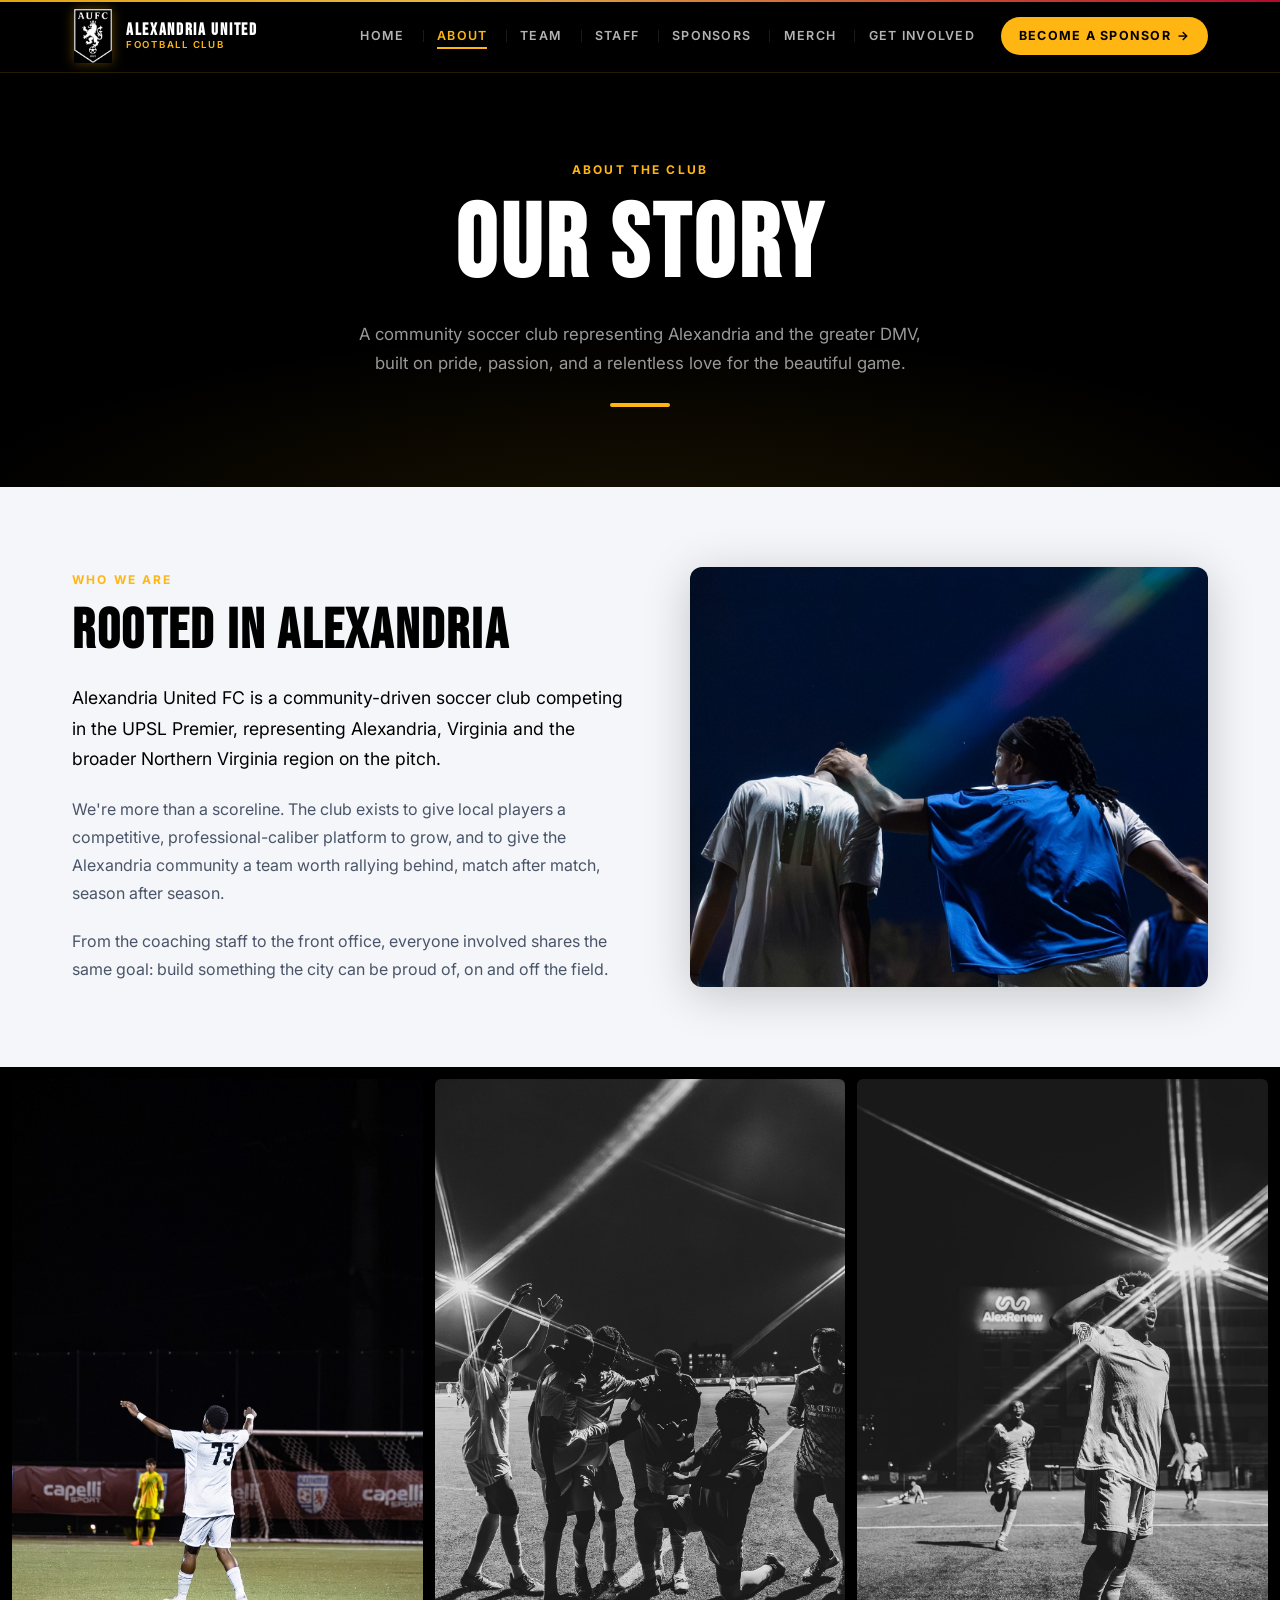
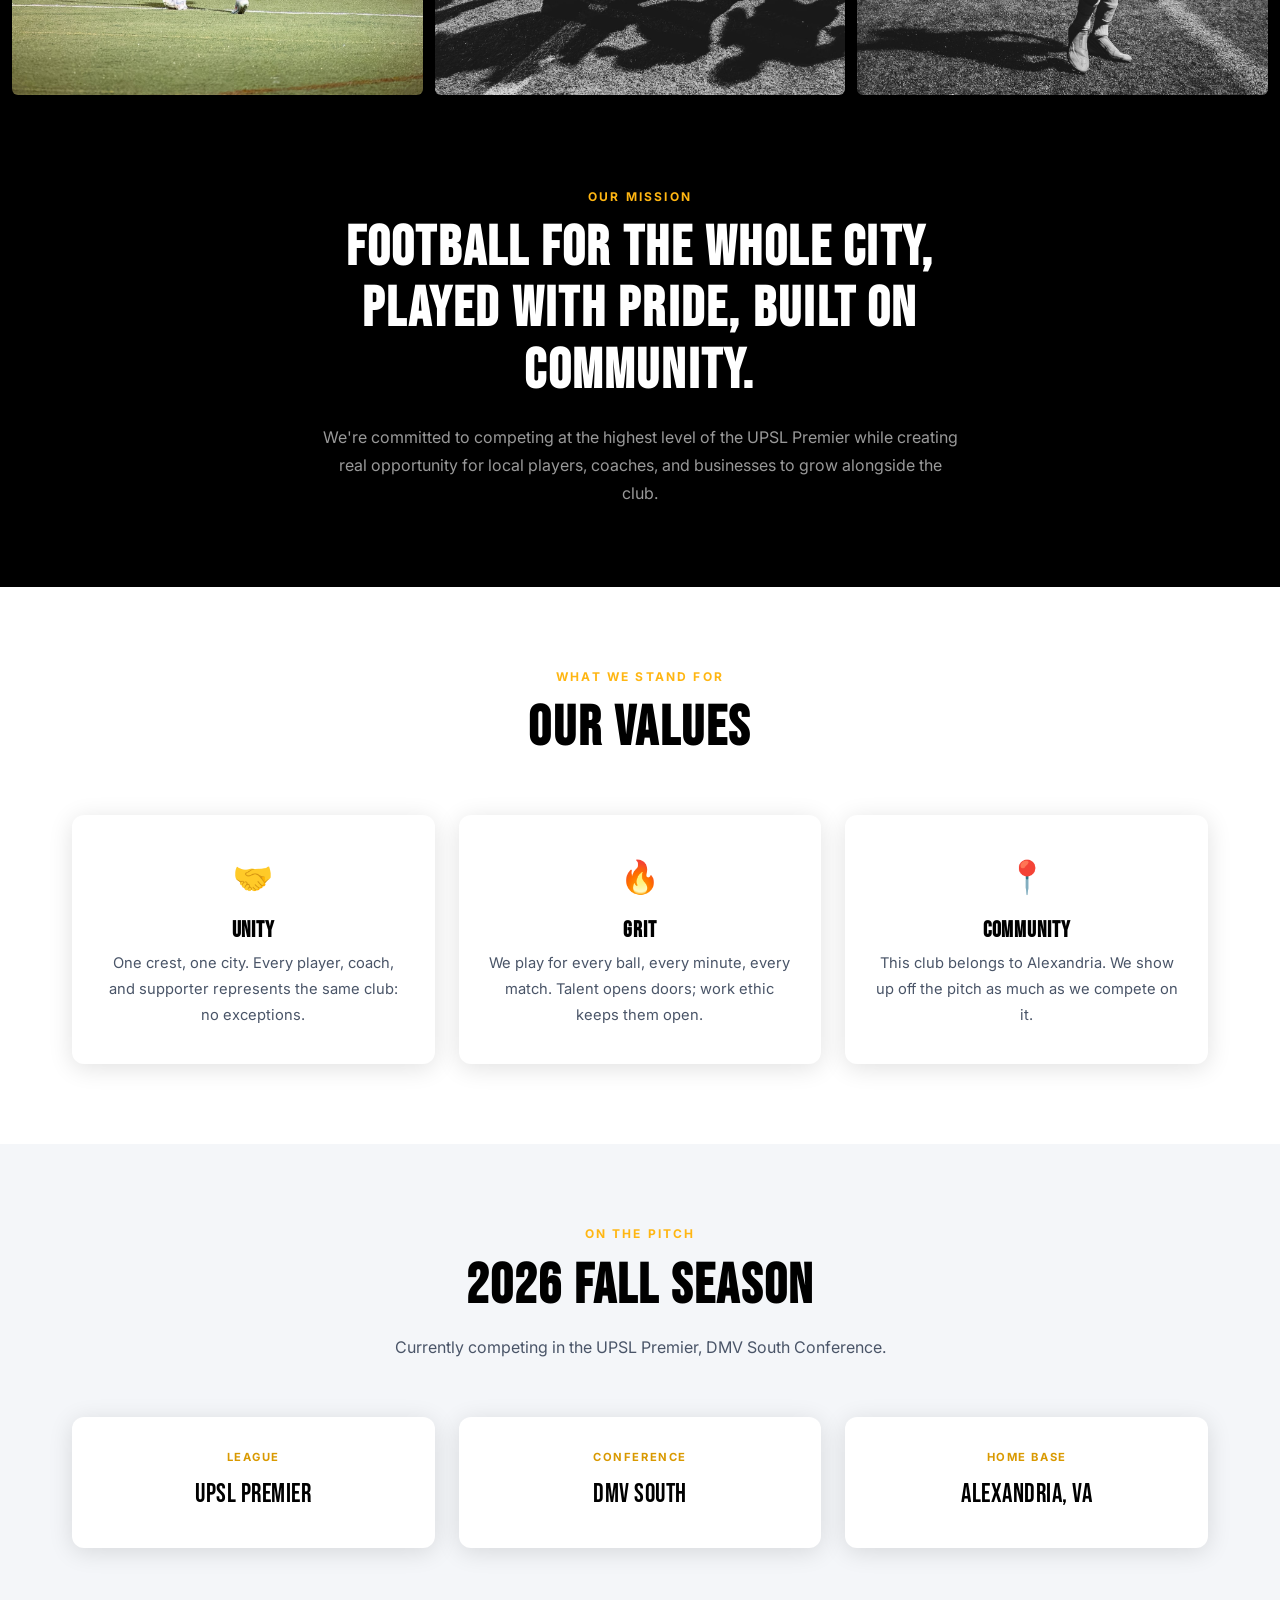
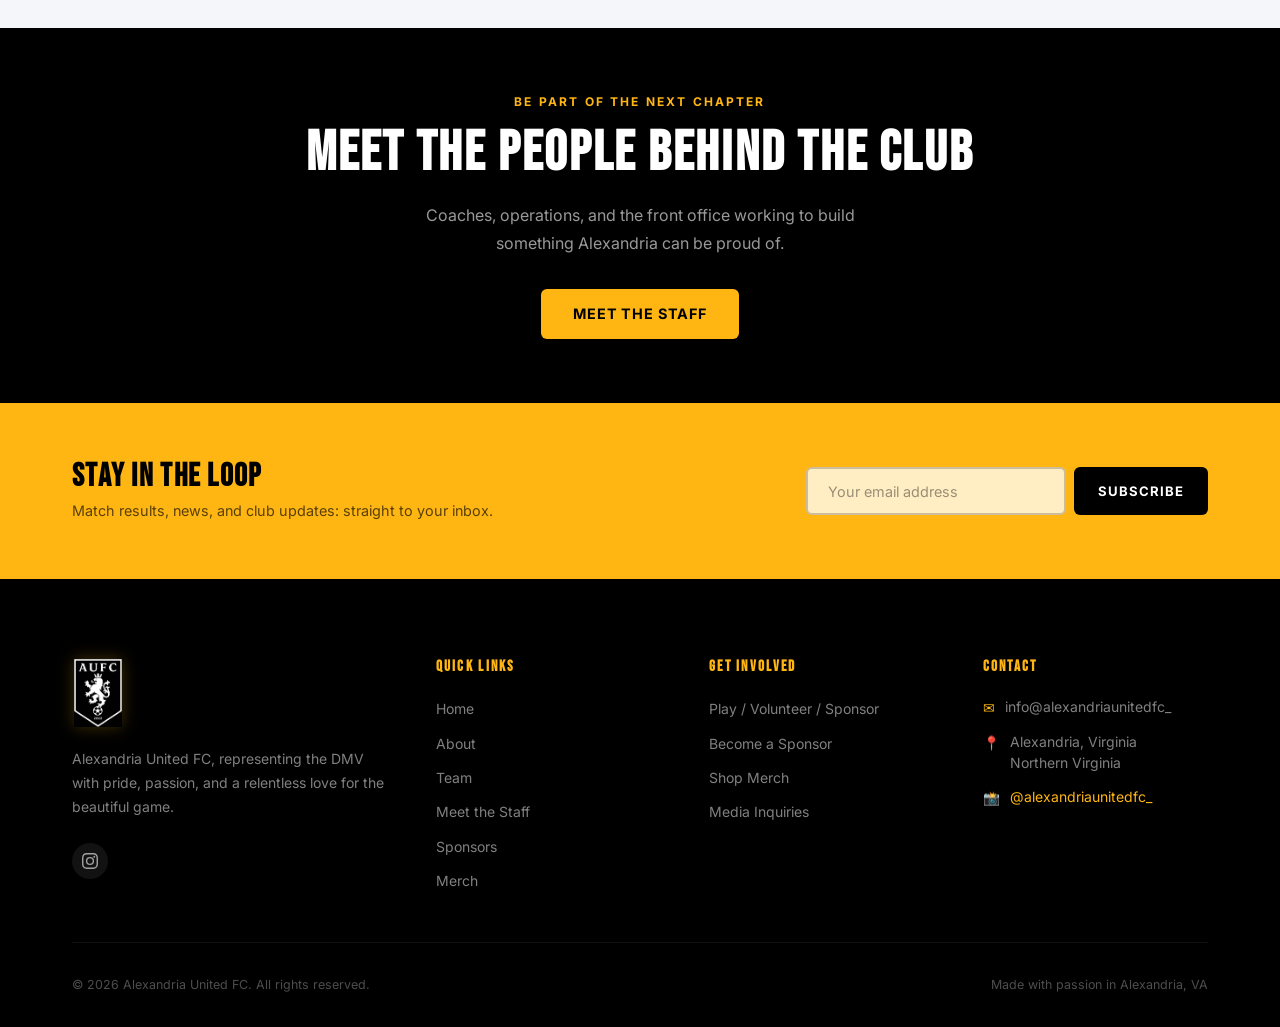
==== about.html @ 3ac9414e "Update Instagram handle, drop unused socials, add Get Involved to nav - Point Instagram links to @al" ====
<!DOCTYPE html>
<html lang="en">
<head>
  <meta charset="UTF-8">
  <meta name="viewport" content="width=device-width, initial-scale=1.0">
  <title>About | Alexandria United FC</title>
  <meta name="description" content="The mission and values behind Alexandria United FC, a community soccer club competing in the UPSL Premier, DMV South Conference.">
  <link rel="icon" type="image/png" href="assets/aufc-crest-color.png">
  <link rel="apple-touch-icon" href="assets/aufc-crest-color.png">
  <link rel="stylesheet" href="styles.css">
  <style>
    /* ── About page sections ── */
    .about-hero-block { background: var(--off-white); padding: 5rem 0; }
    .about-hero-grid { display: grid; grid-template-columns: 1.1fr 1fr; gap: 3rem; align-items: center; }
    .about-hero-grid img { border-radius: var(--radius-lg); box-shadow: var(--shadow-lg); width: 100%; height: 420px; object-fit: cover; object-position: center 55%; }
    .about-hero-copy p { margin-top: 1.25rem; }
    .about-hero-copy p:first-of-type { font-size: 1.1rem; color: var(--navy); }

    .mission-section { background: var(--navy); text-align: center; padding: 5rem 0; }
    .mission-section .section-label { color: var(--gold); }
    .mission-section h2 { color: #fff; max-width: 720px; margin: 0 auto; }
    .mission-section p { color: rgba(255,255,255,0.6); max-width: 640px; margin: 1.25rem auto 0; }

    .values-grid { display: grid; grid-template-columns: repeat(3, 1fr); gap: 1.5rem; }
    .value-card { background: var(--white); border-radius: var(--radius-lg); box-shadow: var(--shadow); padding: 2.25rem 1.75rem; text-align: center; transition: all var(--transition); }
    .value-card:hover { transform: translateY(-5px); box-shadow: var(--shadow-lg); }
    .value-icon { font-size: 2rem; margin-bottom: 1rem; }
    .value-card h3 { color: var(--navy); font-size: 1.4rem; margin-bottom: 0.5rem; }
    .value-card p { font-size: 0.92rem; }

    .comp-section { background: var(--off-white); padding: 5rem 0; }
    .comp-inner { display: grid; grid-template-columns: repeat(3, 1fr); gap: 1.5rem; text-align: center; }
    .comp-card { background: var(--white); border-radius: var(--radius-lg); box-shadow: var(--shadow); padding: 2rem 1.5rem; }
    .comp-card .comp-label { font-size: 0.7rem; font-weight: 700; letter-spacing: 0.14em; text-transform: uppercase; color: var(--gold-dark); margin-bottom: 0.5rem; }
    .comp-card .comp-value { font-family: 'Bebas Neue', sans-serif; font-size: 1.6rem; color: var(--navy); letter-spacing: 0.02em; }

    .photo-strip { display: grid; grid-template-columns: repeat(3, 1fr); gap: 0.75rem; padding: 0.75rem; background: var(--navy); }
    .photo-strip img { width: 100%; aspect-ratio: 2/3; object-fit: cover; border-radius: var(--radius); }

    @media (max-width: 900px) {
      .photo-strip { grid-template-columns: 1fr 1fr; }
      .photo-strip img:last-child { display: none; }
      .about-hero-grid { grid-template-columns: 1fr; }
      .about-hero-grid img { height: 320px; }
      .values-grid, .comp-inner { grid-template-columns: 1fr; }
    }
  </style>
</head>
<body>

<!-- ══ NAV ══════════════════════════════════════════════ -->
<nav>
  <div class="nav-progress"><span class="nav-progress-bar"></span></div>
  <div class="nav-inner">
    <a href="index.html" class="nav-logo">
      <div class="logo-mark"><img src="assets/aufc-crest.png" alt="Alexandria United FC crest"></div>
      <div class="logo-text">
        <strong>Alexandria United</strong>
        <small>Football Club</small>
      </div>
    </a>
    <div class="nav-links">
      <a href="index.html">Home</a>
      <a href="about.html" class="active">About</a>
      <a href="team.html">Team</a>
      <a href="staff.html">Staff</a>
      <a href="sponsors.html">Sponsors</a>
      <a href="merch.html">Merch</a>
      <a href="get-involved.html">Get Involved</a>
      <a href="sponsors.html" class="nav-cta">Become a Sponsor</a>
    </div>
    <button class="nav-hamburger" onclick="this.classList.toggle('open');document.querySelector('.mobile-menu').classList.toggle('open')" aria-label="Menu">
      <span></span><span></span><span></span>
    </button>
  </div>
</nav>
<div class="mobile-menu">
  <a href="index.html">Home</a>
  <a href="about.html">About</a>
  <a href="team.html">Team</a>
  <a href="staff.html">Staff</a>
  <a href="sponsors.html">Sponsors</a>
  <a href="merch.html">Merch</a>
  <a href="get-involved.html">Get Involved</a>
  <a href="sponsors.html">Become a Sponsor</a>
</div>

<!-- ══ PAGE HERO ══════════════════════════════════════════ -->
<div class="page-hero">
  <div class="container">
    <span class="section-label">About the Club</span>
    <h1>Our Story</h1>
    <p>A community soccer club representing Alexandria and the greater DMV, built on pride, passion, and a relentless love for the beautiful game.</p>
    <div class="gold-line"></div>
  </div>
</div>

<!-- ══ ABOUT HERO ═════════════════════════════════════════ -->
<section class="about-hero-block">
  <div class="container">
    <div class="about-hero-grid">
      <div class="about-hero-copy">
        <span class="section-label">Who We Are</span>
        <h2 style="color:var(--navy); margin-bottom:0.5rem;">Rooted in Alexandria</h2>
        <p>Alexandria United FC is a community-driven soccer club competing in the UPSL Premier, representing Alexandria, Virginia and the broader Northern Virginia region on the pitch.</p>
        <p>We're more than a scoreline. The club exists to give local players a competitive, professional-caliber platform to grow, and to give the Alexandria community a team worth rallying behind, match after match, season after season.</p>
        <p>From the coaching staff to the front office, everyone involved shares the same goal: build something the city can be proud of, on and off the field.</p>
      </div>
      <img src="images/teammates-night.jpg" alt="An Alexandria United FC player congratulating the number 11 after a goal">
    </div>
  </div>
</section>

<!-- ══ PHOTO STRIP ══════════════════════════════════════ -->
<div class="photo-strip">
  <img src="images/player-celebration.jpg" alt="Number 73 celebrating with arms raised in front of the goal" loading="lazy">
  <img src="images/team-celebrate.jpg" alt="The squad celebrating together on the touchline" loading="lazy">
  <img src="images/goal-celebration.jpg" alt="A player celebrating a goal under the floodlights" loading="lazy">
</div>

<!-- ══ MISSION ════════════════════════════════════════════ -->
<section class="mission-section">
  <div class="container">
    <span class="section-label">Our Mission</span>
    <h2>Football for the whole city, played with pride, built on community.</h2>
    <p>We're committed to competing at the highest level of the UPSL Premier while creating real opportunity for local players, coaches, and businesses to grow alongside the club.</p>
  </div>
</section>

<!-- ══ VALUES ═════════════════════════════════════════════ -->
<section class="section" style="background:var(--white);">
  <div class="container">
    <div class="section-header">
      <span class="section-label">What We Stand For</span>
      <h2>Our Values</h2>
    </div>
    <div class="values-grid">
      <div class="value-card">
        <div class="value-icon">🤝</div>
        <h3>Unity</h3>
        <p>One crest, one city. Every player, coach, and supporter represents the same club: no exceptions.</p>
      </div>
      <div class="value-card">
        <div class="value-icon">🔥</div>
        <h3>Grit</h3>
        <p>We play for every ball, every minute, every match. Talent opens doors; work ethic keeps them open.</p>
      </div>
      <div class="value-card">
        <div class="value-icon">📍</div>
        <h3>Community</h3>
        <p>This club belongs to Alexandria. We show up off the pitch as much as we compete on it.</p>
      </div>
    </div>
  </div>
</section>

<!-- ══ COMPETITION ════════════════════════════════════════ -->
<section class="comp-section">
  <div class="container">
    <div class="section-header">
      <span class="section-label">On the Pitch</span>
      <h2>2026 Fall Season</h2>
      <p>Currently competing in the UPSL Premier, DMV South Conference.</p>
    </div>
    <div class="comp-inner">
      <div class="comp-card">
        <div class="comp-label">League</div>
        <div class="comp-value">UPSL Premier</div>
      </div>
      <div class="comp-card">
        <div class="comp-label">Conference</div>
        <div class="comp-value">DMV South</div>
      </div>
      <div class="comp-card">
        <div class="comp-label">Home Base</div>
        <div class="comp-value">Alexandria, VA</div>
      </div>
    </div>
  </div>
</section>

<!-- ══ CTA ════════════════════════════════════════════════ -->
<section class="section-dark" style="background:var(--navy); padding:4rem 0; text-align:center;">
  <div class="container">
    <span class="section-label">Be Part of the Next Chapter</span>
    <h2 style="color:#fff; margin-bottom:1rem;">Meet the People Behind the Club</h2>
    <p style="color:rgba(255,255,255,0.6); max-width:480px; margin:0 auto 2rem;">Coaches, operations, and the front office working to build something Alexandria can be proud of.</p>
    <a href="staff.html" class="btn btn-primary">Meet the Staff</a>
  </div>
</section>

<!-- ══ NEWSLETTER ═════════════════════════════════════════ -->
<div class="newsletter-strip">
  <div class="container">
    <div class="newsletter-inner">
      <div>
        <h3>Stay in the Loop</h3>
        <p>Match results, news, and club updates: straight to your inbox.</p>
      </div>
      <form class="newsletter-form" onsubmit="return false;">
        <input type="email" placeholder="Your email address">
        <button type="submit">Subscribe</button>
      </form>
    </div>
  </div>
</div>

<!-- ══ FOOTER ═════════════════════════════════════════════ -->
<footer>
  <div class="container">
    <div class="footer-top">
      <div class="footer-brand">
        <div class="logo-mark"><img src="assets/aufc-crest.png" alt="Alexandria United FC crest"></div>
        <p>Alexandria United FC, representing the DMV with pride, passion, and a relentless love for the beautiful game.</p>
        <div class="footer-socials">
          <a href="https://www.instagram.com/alexandriaunitedfc_/" target="_blank" title="Instagram" rel="noopener" aria-label="Alexandria United FC on Instagram">
            <svg width="16" height="16" fill="currentColor" viewBox="0 0 24 24"><path d="M12 2.163c3.204 0 3.584.012 4.85.07 3.252.148 4.771 1.691 4.919 4.919.058 1.265.069 1.645.069 4.849 0 3.205-.012 3.584-.069 4.849-.149 3.225-1.664 4.771-4.919 4.919-1.266.058-1.644.07-4.85.07-3.204 0-3.584-.012-4.849-.07-3.26-.149-4.771-1.699-4.919-4.92-.058-1.265-.07-1.644-.07-4.849 0-3.204.013-3.583.07-4.849.149-3.227 1.664-4.771 4.919-4.919 1.266-.057 1.645-.069 4.849-.069zM12 0C8.741 0 8.333.014 7.053.072 2.695.272.273 2.69.073 7.052.014 8.333 0 8.741 0 12c0 3.259.014 3.668.072 4.948.2 4.358 2.618 6.78 6.98 6.98C8.333 23.986 8.741 24 12 24c3.259 0 3.668-.014 4.948-.072 4.354-.2 6.782-2.618 6.979-6.98.059-1.28.073-1.689.073-4.948 0-3.259-.014-3.667-.072-4.947-.196-4.354-2.617-6.78-6.979-6.98C15.668.014 15.259 0 12 0zm0 5.838a6.162 6.162 0 100 12.324 6.162 6.162 0 000-12.324zM12 16a4 4 0 110-8 4 4 0 010 8zm6.406-11.845a1.44 1.44 0 100 2.881 1.44 1.44 0 000-2.881z"/></svg>
          </a>
        </div>
      </div>
      <div class="footer-col">
        <h5>Quick Links</h5>
        <ul>
          <li><a href="index.html">Home</a></li>
          <li><a href="about.html">About</a></li>
          <li><a href="team.html">Team</a></li>
          <li><a href="staff.html">Meet the Staff</a></li>
          <li><a href="sponsors.html">Sponsors</a></li>
          <li><a href="merch.html">Merch</a></li>
        </ul>
      </div>
      <div class="footer-col">
        <h5>Get Involved</h5>
        <ul>
          <li><a href="get-involved.html">Play / Volunteer / Sponsor</a></li>
          <li><a href="sponsors.html">Become a Sponsor</a></li>
          <li><a href="merch.html">Shop Merch</a></li>
          <li><a href="mailto:taylor.memon@gmail.com">Media Inquiries</a></li>
        </ul>
      </div>
      <div class="footer-col">
        <h5>Contact</h5>
        <div class="contact-item">
          <span class="ci-icon">✉</span>
          <span>info@alexandriaunitedfc_</span>
        </div>
        <div class="contact-item">
          <span class="ci-icon">📍</span>
          <span>Alexandria, Virginia<br>Northern Virginia</span>
        </div>
        <div class="contact-item">
          <span class="ci-icon">📸</span>
          <span><a href="https://www.instagram.com/alexandriaunitedfc_/" target="_blank" style="color:var(--gold)">@alexandriaunitedfc_</a></span>
        </div>
      </div>
    </div>
    <div class="footer-bottom">
      <span>&copy; 2026 Alexandria United FC. All rights reserved.</span>
      <span>Made with passion in Alexandria, VA</span>
    </div>
  </div>
</footer>

<script src="js/nav-scroll.js"></script>
</body>
</html>
---- styles.css ----
/* ============================================================
   ALEXANDRIA UNITED FC - Global Styles
   ============================================================ */

@import url('https://fonts.googleapis.com/css2?family=Bebas+Neue&family=Inter:ital,wght@0,300;0,400;0,500;0,600;0,700;0,800;1,400&display=swap');

/* ── Variables ──────────────────────────────────────────── */
:root {
  --navy:       #000000;
  --navy-mid:   #1A1A1A;
  --navy-light: #262626;
  --gold:       #FFB612;
  --gold-light: #FFC94D;
  --gold-dark:  #D99900;
  --red:        #C60C30;
  --red-light:  #E01438;
  --red-dark:   #9E0926;
  --white:      #FFFFFF;
  --off-white:  #F4F6F9;
  --gray-light: #E8EBF0;
  --gray-mid:   #8A97A8;
  --gray-dark:  #4A5568;
  --text:       #000000;
  --radius:     6px;
  --radius-lg:  12px;
  --shadow:     0 4px 24px rgba(0,0,0,0.12);
  --shadow-lg:  0 8px 48px rgba(0,0,0,0.20);
  --transition: 0.25s ease;
  --max-width:  1200px;
}

/* ── Reset ──────────────────────────────────────────────── */
*, *::before, *::after { box-sizing: border-box; margin: 0; padding: 0; }
html { scroll-behavior: smooth; }
body {
  font-family: 'Inter', sans-serif;
  color: var(--text);
  background: var(--white);
  line-height: 1.6;
  font-size: 16px;
}
img { display: block; max-width: 100%; }
a { color: inherit; text-decoration: none; }
ul { list-style: none; }
button { cursor: pointer; border: none; background: none; font-family: inherit; }

/* ── Typography ─────────────────────────────────────────── */
h1, h2, h3, h4, h5 {
  font-family: 'Bebas Neue', sans-serif;
  letter-spacing: 0.04em;
  line-height: 1.1;
}
h1 { font-size: clamp(3rem, 8vw, 7rem); }
h2 { font-size: clamp(2rem, 5vw, 3.5rem); }
h3 { font-size: clamp(1.5rem, 3vw, 2rem); }
h4 { font-size: 1.25rem; letter-spacing: 0.08em; }
p  { font-size: 1rem; color: var(--gray-dark); line-height: 1.75; }

.section-label {
  font-size: 0.75rem;
  font-weight: 700;
  letter-spacing: 0.18em;
  text-transform: uppercase;
  color: var(--gold);
  margin-bottom: 0.75rem;
  display: block;
}

/* ── Layout helpers ─────────────────────────────────────── */
.container {
  max-width: var(--max-width);
  margin: 0 auto;
  padding: 0 2rem;
}
section { padding: 5rem 0; }
.section-dark { background: var(--navy); }
.section-dark h2, .section-dark h3 { color: var(--white); }
.section-header {
  text-align: center;
  margin-bottom: 3.5rem;
}
.section-header h2 { color: var(--navy); }
.section-header p  { max-width: 600px; margin: 1rem auto 0; }

/* ── Buttons ────────────────────────────────────────────── */
.btn {
  display: inline-flex;
  align-items: center;
  gap: 0.5rem;
  padding: 0.85rem 2rem;
  border-radius: var(--radius);
  font-weight: 700;
  font-size: 0.9rem;
  letter-spacing: 0.06em;
  text-transform: uppercase;
  transition: all var(--transition);
}
.btn-primary {
  background: var(--gold);
  color: var(--navy);
}
.btn-primary:hover { background: var(--gold-light); transform: translateY(-2px); box-shadow: 0 6px 20px rgba(255,182,18,0.4); }
.btn-outline {
  border: 2px solid var(--white);
  color: var(--white);
}
.btn-outline:hover { background: var(--white); color: var(--navy); transform: translateY(-2px); }
.btn-navy {
  background: var(--navy);
  color: var(--white);
}
.btn-navy:hover { background: var(--navy-mid); transform: translateY(-2px); box-shadow: var(--shadow); }
.btn-gold-outline {
  border: 2px solid var(--gold);
  color: var(--gold);
}
.btn-gold-outline:hover { background: var(--gold); color: var(--navy); transform: translateY(-2px); }
.btn-red {
  background: var(--red);
  color: var(--white);
}
.btn-red:hover { background: var(--red-light); transform: translateY(-2px); box-shadow: 0 6px 20px rgba(198,12,48,0.35); }

/* ── NAV ────────────────────────────────────────────────── */
nav {
  position: fixed;
  top: 0; left: 0; right: 0;
  z-index: 1000;
  background: rgba(0,0,0,0.97);
  backdrop-filter: blur(12px);
  -webkit-backdrop-filter: blur(12px);
  border-bottom: 1px solid rgba(255,182,18,0.15);
  transition: all var(--transition);
}
nav::before {
  content: '';
  position: absolute;
  top: 0; left: 0; right: 0;
  height: 2px;
  background: linear-gradient(90deg, var(--gold) 0%, var(--gold-light) 35%, var(--red) 100%);
  opacity: 0.9;
}
nav.is-scrolled {
  background: rgba(0,0,0,0.99);
  box-shadow: 0 12px 32px rgba(0,0,0,0.45);
}
.nav-progress {
  position: absolute;
  top: 2px; left: 0; right: 0;
  height: 2px;
  overflow: hidden;
  z-index: 1001;
}
.nav-progress-bar {
  display: block;
  height: 100%;
  width: 0%;
  background: linear-gradient(90deg, var(--red) 0%, var(--gold) 55%, var(--gold-light) 100%);
  box-shadow: 0 0 10px rgba(255,182,18,0.7);
  transition: width 0.1s linear;
}
.nav-inner {
  max-width: var(--max-width);
  margin: 0 auto;
  padding: 0 2rem;
  height: 72px;
  display: flex;
  align-items: center;
  justify-content: space-between;
  transition: height var(--transition);
}
nav.is-scrolled .nav-inner { height: 60px; }
.nav-logo {
  display: flex;
  align-items: center;
  gap: 0.75rem;
}
.nav-logo .logo-mark {
  width: 42px; height: 54px;
  display: flex;
  align-items: center;
  justify-content: center;
  flex-shrink: 0;
  filter: drop-shadow(0 0 6px rgba(255,182,18,0.35));
  transition: all var(--transition);
}
nav.is-scrolled .nav-logo .logo-mark { width: 36px; height: 46px; }
.nav-logo .logo-mark img {
  width: 100%; height: 100%;
  object-fit: contain;
  font-size: 0; color: transparent; /* hide alt text if the crest file is missing */
  transition: transform var(--transition), filter var(--transition);
}
.nav-logo:hover .logo-mark img {
  transform: scale(1.08);
  filter: drop-shadow(0 0 10px rgba(255,182,18,0.65));
}
.nav-logo .logo-text { display: flex; flex-direction: column; line-height: 1.1; }
.nav-logo .logo-text strong {
  font-family: 'Bebas Neue', sans-serif;
  font-size: 1.05rem;
  letter-spacing: 0.1em;
  color: var(--white);
}
.nav-logo .logo-text small {
  font-size: 0.6rem;
  letter-spacing: 0.18em;
  text-transform: uppercase;
  color: var(--gold);
  font-weight: 600;
}
.nav-links {
  display: flex;
  align-items: center;
  gap: 0.25rem;
}
.nav-links a:not(.nav-cta) {
  position: relative;
  white-space: nowrap;
  padding: 0.5rem 0.9rem;
  font-size: 0.78rem;
  font-weight: 600;
  letter-spacing: 0.1em;
  text-transform: uppercase;
  color: rgba(255,255,255,0.7);
  transition: color var(--transition);
}
.nav-links a:not(.nav-cta):not(:first-child)::before {
  content: '';
  position: absolute;
  left: 0; top: 50%;
  transform: translateY(-50%);
  width: 1px; height: 12px;
  background: rgba(255,255,255,0.1);
}
.nav-links a:not(.nav-cta)::after {
  content: '';
  position: absolute;
  left: 0.9rem; right: 0.9rem;
  bottom: 0.3rem;
  height: 2px;
  background: var(--gold);
  transform: scaleX(0);
  transform-origin: center;
  transition: transform var(--transition);
}
.nav-links a:not(.nav-cta):hover { color: var(--white); }
.nav-links a:not(.nav-cta):hover::after,
.nav-links a:not(.nav-cta).active::after { transform: scaleX(1); }
.nav-links a.active { color: var(--gold); }
.nav-cta {
  display: inline-flex;
  align-items: center;
  gap: 0.4rem;
  padding: 0.55rem 1.1rem;
  border-radius: 999px;
  font-size: 0.78rem;
  font-weight: 700;
  letter-spacing: 0.1em;
  text-transform: uppercase;
  white-space: nowrap;
  background: var(--gold) !important;
  color: var(--navy) !important;
  margin-left: 0.5rem;
  transition: all var(--transition);
}
.nav-cta:hover { background: var(--gold-light) !important; transform: translateY(-1px); box-shadow: 0 6px 18px rgba(255,182,18,0.3); animation: none; }
.nav-cta::after { content: '\2192'; transition: transform var(--transition); }
.nav-cta:hover::after { transform: translateX(3px); }
.nav-cta { animation: navCtaPulse 2.6s ease-in-out infinite; }
@keyframes navCtaPulse {
  0%, 100% { box-shadow: 0 0 0 0 rgba(255,182,18,0.45); }
  50% { box-shadow: 0 0 0 7px rgba(255,182,18,0); }
}

.nav-hamburger {
  display: none;
  flex-direction: column;
  gap: 5px;
  padding: 8px;
}
.nav-hamburger span {
  display: block;
  width: 24px; height: 2px;
  background: var(--white);
  border-radius: 2px;
  transition: all var(--transition);
}
.nav-hamburger.open span:nth-child(1) { transform: translateY(7px) rotate(45deg); }
.nav-hamburger.open span:nth-child(2) { opacity: 0; }
.nav-hamburger.open span:nth-child(3) { transform: translateY(-7px) rotate(-45deg); }

/* Mobile nav */
.mobile-menu {
  display: none;
  position: fixed;
  top: 72px; left: 0; right: 0;
  background: var(--navy);
  border-top: 1px solid rgba(255,182,18,0.15);
  padding: 1.5rem;
  flex-direction: column;
  gap: 0.5rem;
  z-index: 999;
}
.mobile-menu.open { display: flex; }
.mobile-menu a {
  padding: 0.75rem 1rem;
  font-size: 0.9rem;
  font-weight: 600;
  letter-spacing: 0.1em;
  text-transform: uppercase;
  color: rgba(255,255,255,0.75);
  border-radius: var(--radius);
  transition: all var(--transition);
}
.mobile-menu a:hover { color: var(--gold); background: rgba(255,182,18,0.08); }

/* ── PAGE HERO (inner pages) ────────────────────────────── */
.page-hero {
  padding: 10rem 0 5rem;
  background: var(--navy);
  position: relative;
  overflow: hidden;
}
.page-hero::before {
  content: '';
  position: absolute;
  inset: 0;
  background: radial-gradient(ellipse 80% 60% at 50% 110%, rgba(255,182,18,0.10) 0%, transparent 70%);
}
.page-hero .container { position: relative; z-index: 1; text-align: center; }
.page-hero h1 { color: var(--white); }
.page-hero p {
  color: rgba(255,255,255,0.6);
  max-width: 580px;
  margin: 1rem auto 0;
  font-size: 1.05rem;
}
.gold-line {
  width: 60px; height: 4px;
  background: var(--gold);
  margin: 1.5rem auto 0;
  border-radius: 2px;
}

/* ── FOOTER ─────────────────────────────────────────────── */
footer {
  background: var(--navy);
  color: var(--white);
  padding: 5rem 0 2rem;
}
.footer-top {
  display: grid;
  grid-template-columns: 1.4fr 1fr 1fr 1fr;
  gap: 3rem;
  padding-bottom: 3rem;
  border-bottom: 1px solid rgba(255,255,255,0.07);
}
.footer-brand .logo-mark {
  width: 52px; height: 68px;
  display: flex;
  align-items: center;
  justify-content: center;
  margin-bottom: 1.25rem;
}
.footer-brand .logo-mark img {
  width: 100%; height: 100%;
  object-fit: contain;
  font-size: 0; color: transparent;
  filter: drop-shadow(0 0 8px rgba(255,182,18,0.25));
}
.footer-brand p { color: rgba(255,255,255,0.5); font-size: 0.875rem; line-height: 1.7; margin-bottom: 1.5rem; }
.footer-socials { display: flex; gap: 0.6rem; }
.footer-socials a {
  width: 36px; height: 36px;
  background: rgba(255,255,255,0.07);
  border-radius: 50%;
  display: flex; align-items: center; justify-content: center;
  font-size: 0.8rem;
  color: rgba(255,255,255,0.6);
  transition: all var(--transition);
}
.footer-socials a:hover { background: var(--gold); color: var(--navy); }
.footer-col h5 {
  font-family: 'Bebas Neue', sans-serif;
  font-size: 0.95rem;
  letter-spacing: 0.15em;
  color: var(--gold);
  margin-bottom: 1.25rem;
}
.footer-col ul { display: flex; flex-direction: column; gap: 0.55rem; }
.footer-col ul li a {
  font-size: 0.875rem;
  color: rgba(255,255,255,0.5);
  transition: color var(--transition);
}
.footer-col ul li a:hover { color: var(--gold); }
.contact-item {
  display: flex; gap: 0.65rem; align-items: flex-start;
  margin-bottom: 0.8rem;
}
.contact-item .ci-icon { color: var(--gold); font-size: 0.85rem; margin-top: 2px; flex-shrink: 0; }
.contact-item span { font-size: 0.875rem; color: rgba(255,255,255,0.5); line-height: 1.5; }
.footer-bottom {
  display: flex; align-items: center; justify-content: space-between;
  padding-top: 2rem;
  font-size: 0.78rem;
  color: rgba(255,255,255,0.3);
  flex-wrap: wrap;
  gap: 0.75rem;
}
.footer-bottom a { color: var(--gold); }

/* ── NEWSLETTER STRIP ───────────────────────────────────── */
.newsletter-strip {
  background: var(--gold);
  padding: 3.5rem 0;
}
.newsletter-inner {
  display: flex;
  align-items: center;
  justify-content: space-between;
  gap: 2rem;
  flex-wrap: wrap;
}
.newsletter-strip h3 { color: var(--navy); font-size: 2rem; }
.newsletter-strip p { color: rgba(0,0,0,0.65); font-size: 0.9rem; margin-top: 0.25rem; }
.newsletter-form { display: flex; gap: 0.5rem; }
.newsletter-form input {
  padding: 0.85rem 1.25rem;
  border: 2px solid rgba(0,0,0,0.2);
  border-radius: var(--radius);
  font-size: 0.9rem;
  font-family: inherit;
  background: rgba(255,255,255,0.75);
  color: var(--navy);
  width: 260px;
  outline: none;
  transition: all var(--transition);
}
.newsletter-form input::placeholder { color: rgba(0,0,0,0.4); }
.newsletter-form input:focus { background: white; border-color: var(--navy); }
.newsletter-form button {
  padding: 0.85rem 1.5rem;
  background: var(--navy);
  color: white;
  border-radius: var(--radius);
  font-weight: 700;
  font-size: 0.82rem;
  letter-spacing: 0.08em;
  text-transform: uppercase;
  transition: all var(--transition);
}
.newsletter-form button:hover { background: var(--navy-mid); transform: translateY(-2px); }

/* ── CARDS ──────────────────────────────────────────────── */
.card {
  background: var(--white);
  border-radius: var(--radius-lg);
  box-shadow: var(--shadow);
  overflow: hidden;
  transition: transform var(--transition), box-shadow var(--transition);
}
.card:hover { transform: translateY(-6px); box-shadow: var(--shadow-lg); }

/* ── PHOTO PLACEHOLDER ──────────────────────────────────── */
.photo-placeholder {
  width: 100%;
  height: 100%;
  background: linear-gradient(135deg, var(--navy-light) 0%, var(--navy-mid) 100%);
  display: flex;
  align-items: center;
  justify-content: center;
  flex-direction: column;
  gap: 0.5rem;
  color: rgba(255,255,255,0.15);
  font-size: 0.7rem;
  letter-spacing: 0.12em;
  text-transform: uppercase;
  font-weight: 600;
}

/* ── PHOTO BANNER ───────────────────────────────────────── */
.photo-banner {
  position: relative;
  min-height: 460px;
  display: flex;
  align-items: flex-end;
  background: var(--navy);
  overflow: hidden;
}
.photo-banner img {
  position: absolute; inset: 0;
  width: 100%; height: 100%;
  object-fit: cover;
}
.photo-banner::after {
  content: '';
  position: absolute; inset: 0;
  background: linear-gradient(180deg, rgba(0,0,0,0) 35%, rgba(0,0,0,0.85) 100%);
}
.photo-banner .container { position: relative; z-index: 1; width: 100%; padding-bottom: 3rem; }
.photo-banner h2 { color: var(--white); max-width: 560px; }
.photo-banner p { color: rgba(255,255,255,0.7); max-width: 480px; margin-top: 0.5rem; }

/* ── RESPONSIVE ─────────────────────────────────────────── */
@media (max-width: 1180px) {
  .nav-links { display: none; }
  .nav-hamburger { display: flex; }
}
@media (max-width: 960px) {
  .footer-top { grid-template-columns: 1fr 1fr; }
}
@media (max-width: 768px) {
  section { padding: 3.5rem 0; }
  .photo-banner { min-height: 380px; }
  .nav-links { display: none; }
  .nav-hamburger { display: flex; }
  .footer-top { grid-template-columns: 1fr; gap: 2rem; }
  .newsletter-inner { flex-direction: column; text-align: center; }
  .newsletter-form { flex-direction: column; width: 100%; }
  .newsletter-form input { width: 100%; }
  .footer-bottom { flex-direction: column; text-align: center; }
}
@media (max-width: 480px) {
  .container { padding: 0 1.25rem; }
}

@media (prefers-reduced-motion: reduce) {
  html { scroll-behavior: auto; }
  .nav-cta { animation: none; }
}
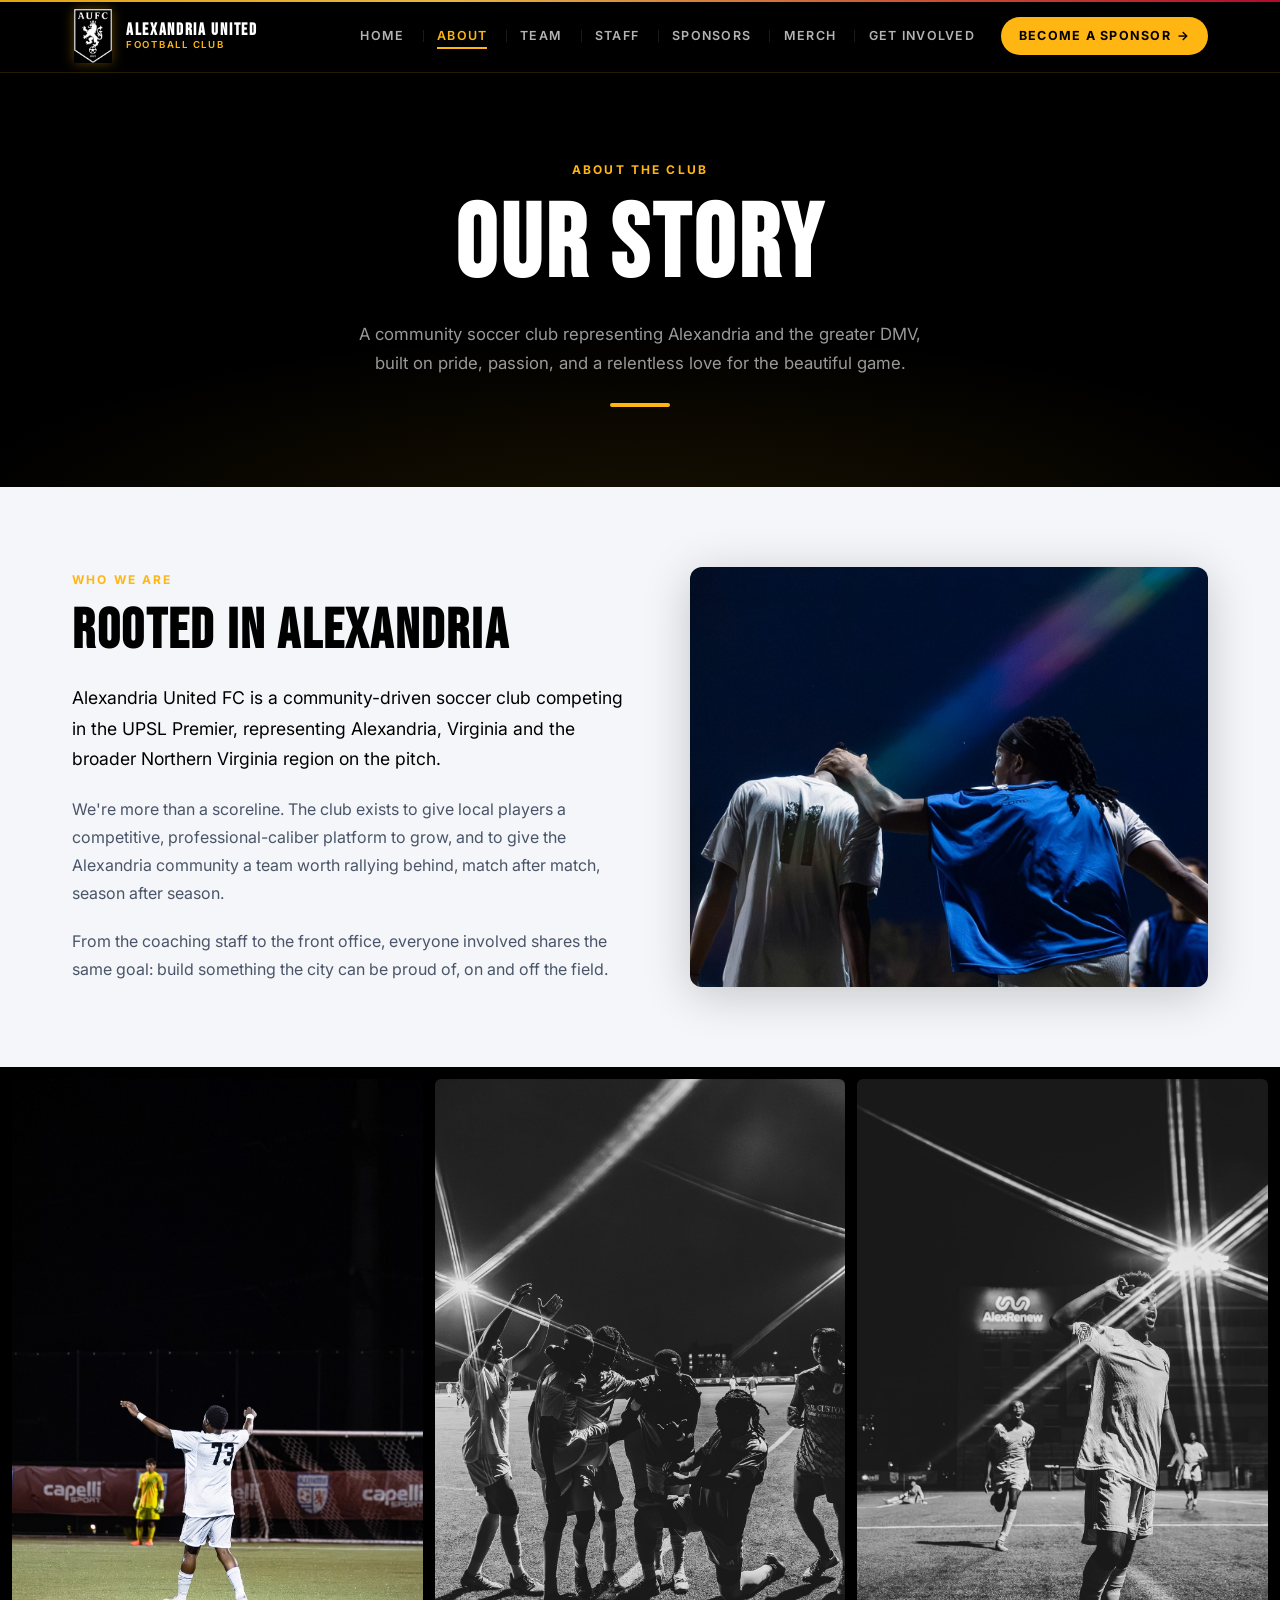
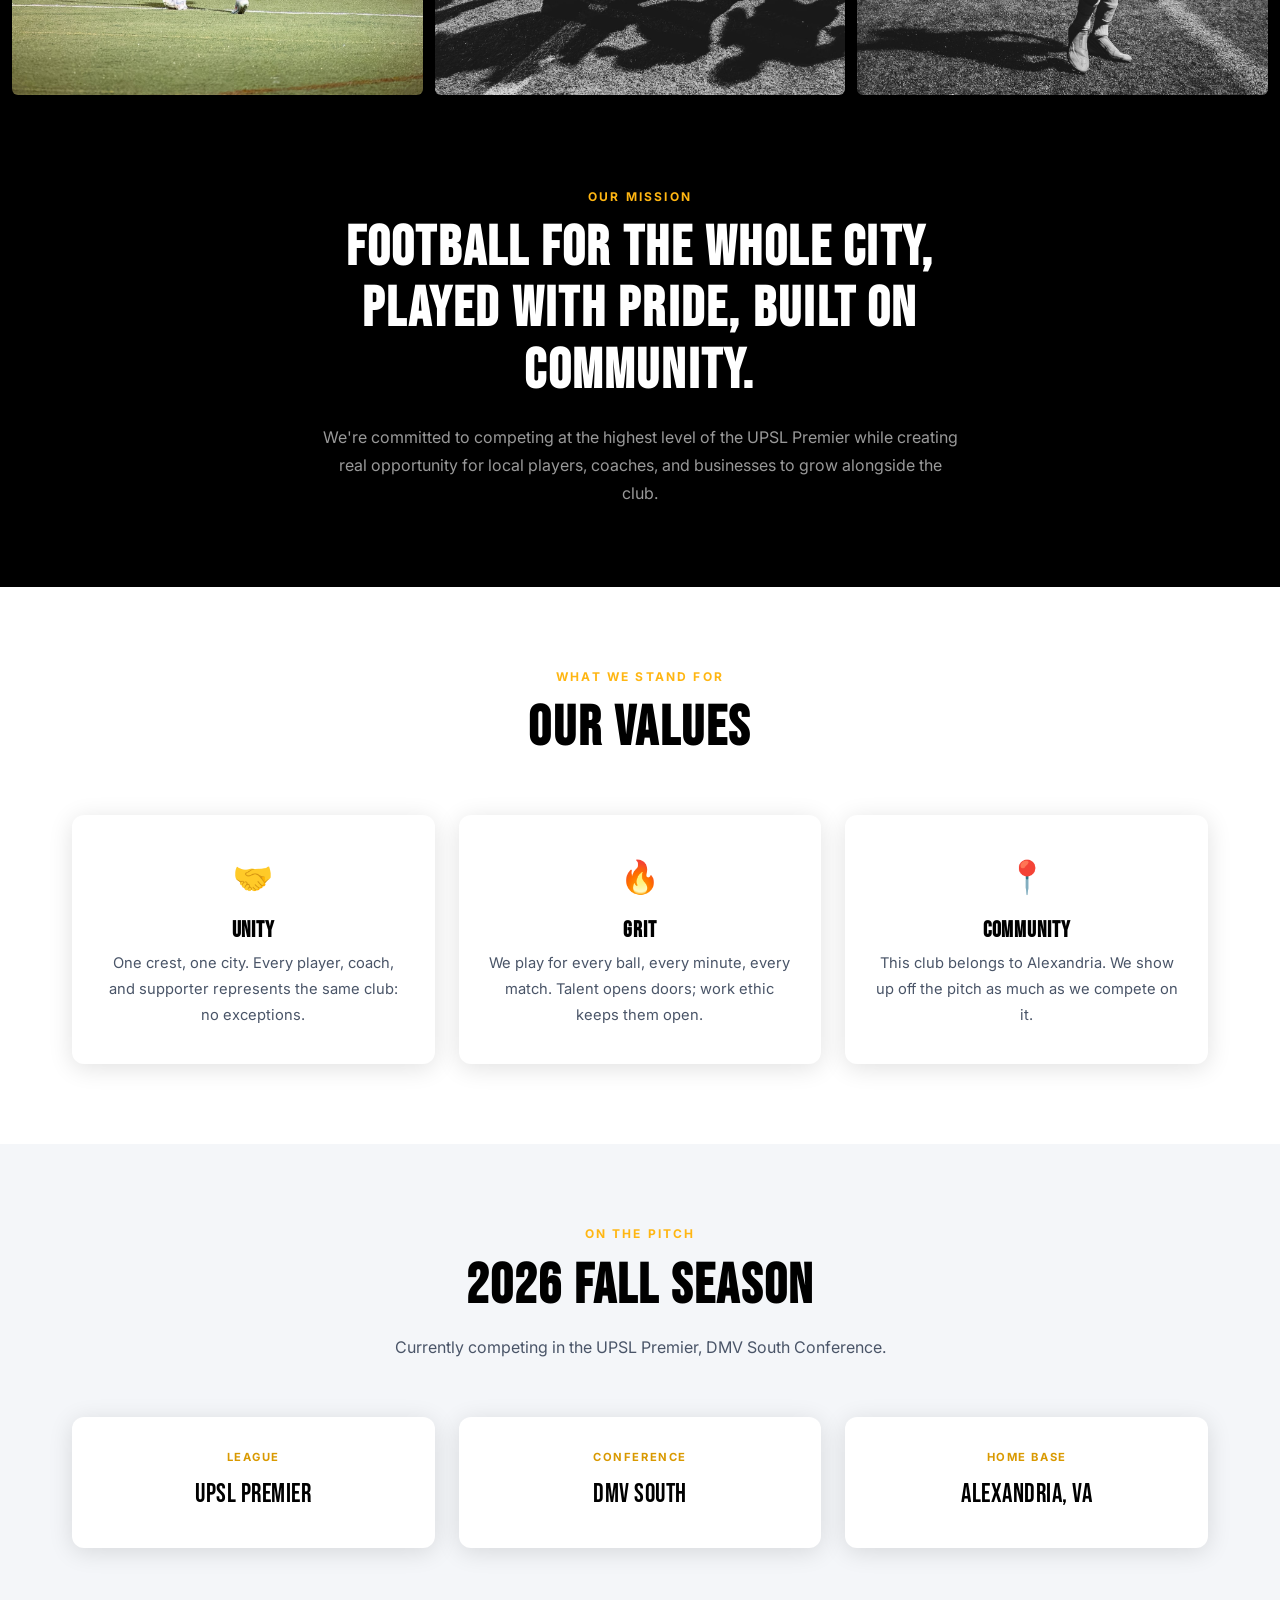
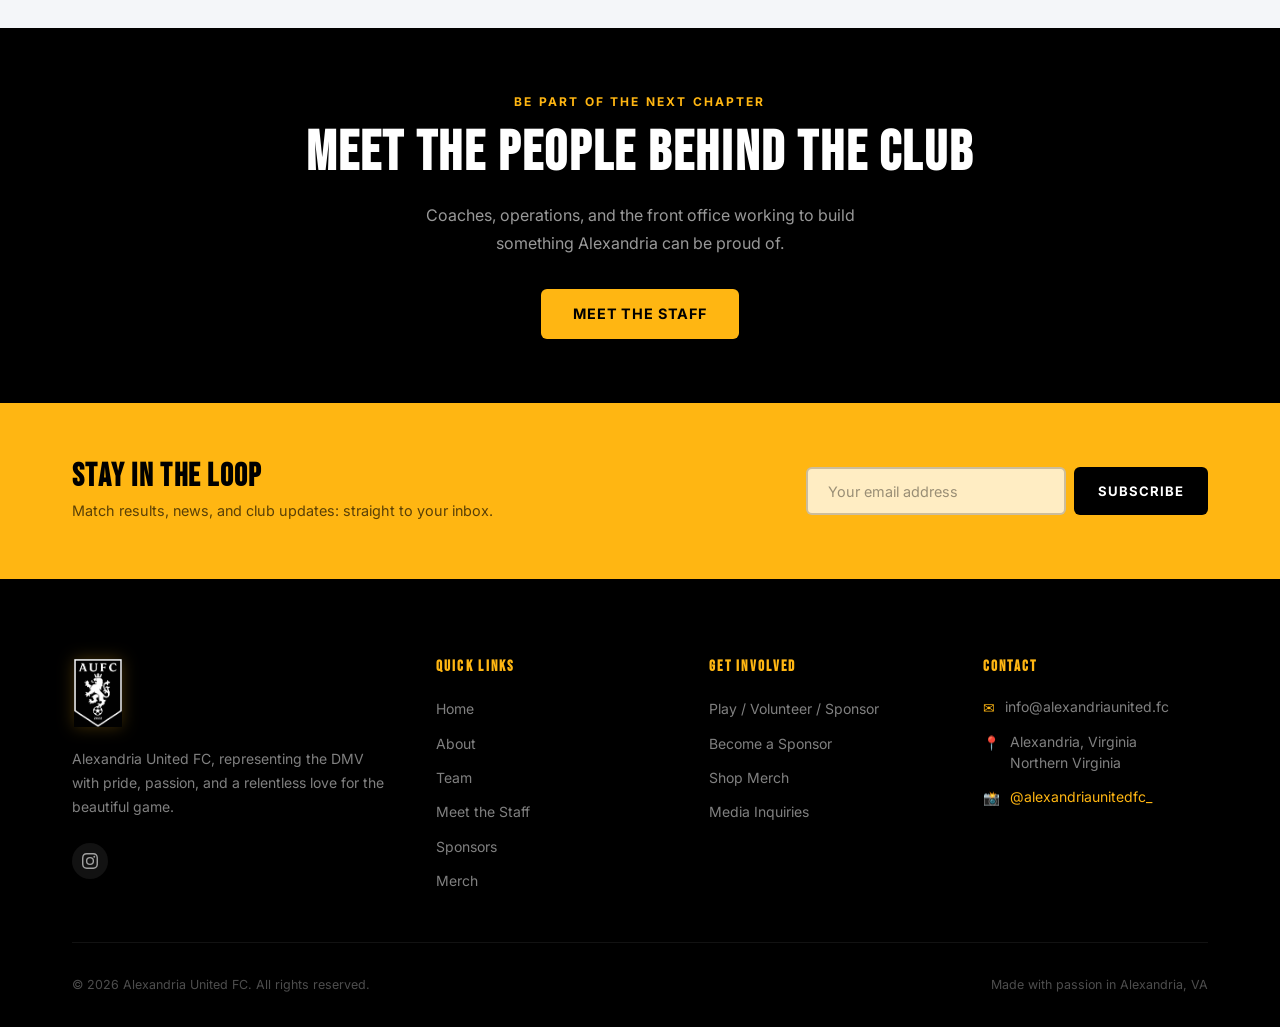
==== commit 584efe18: "Modernize mobile layout and restore club email - Add mobile.css (phones only): left-aligned page tit" ====
--- a/about.html
+++ b/about.html
@@ -45,6 +45,7 @@
       .values-grid, .comp-inner { grid-template-columns: 1fr; }
     }
   </style>
+  <link rel="stylesheet" href="mobile.css">
 </head>
 <body>
 
@@ -242,7 +243,7 @@
         <h5>Contact</h5>
         <div class="contact-item">
           <span class="ci-icon">✉</span>
-          <span>info@alexandriaunitedfc_</span>
+          <span>info@alexandriaunited.fc</span>
         </div>
         <div class="contact-item">
           <span class="ci-icon">📍</span>
--- a/styles.css
+++ b/styles.css
@@ -480,6 +480,10 @@
   font-weight: 600;
 }
 
+/* Separate back-to-back gold sections */
+.sponsor-cta + .newsletter-strip,
+.custom-section + .newsletter-strip { border-top: 1px solid rgba(0,0,0,0.14); }
+
 /* ── PHOTO BANNER ───────────────────────────────────────── */
 .photo-banner {
   position: relative;
--- a/mobile.css
+++ b/mobile.css
@@ -0,0 +1,257 @@
+/* ============================================================
+   ALEXANDRIA UNITED FC - Mobile polish (phones only)
+   Loaded after each page's own styles so these win on small screens.
+   ============================================================ */
+
+@media (max-width: 640px) {
+
+  /* ── Shared rhythm ─────────────────────────────────────── */
+  section { padding: 3rem 0; }
+  .container { padding: 0 1.25rem; }
+  h2 { font-size: 2.1rem; }
+
+  .section-header { text-align: left; margin-bottom: 1.75rem; }
+  .section-header p { margin: 0.6rem 0 0; font-size: 0.95rem; }
+
+  .section-label {
+    display: inline-flex;
+    align-items: center;
+    gap: 0.5rem;
+    font-size: 0.68rem;
+    margin-bottom: 0.6rem;
+  }
+  .section-label::before {
+    content: '';
+    width: 18px; height: 2px;
+    background: currentColor;
+    border-radius: 2px;
+  }
+
+  /* ── Page titles ───────────────────────────────────────── */
+  .page-hero { padding: 6.75rem 0 2.5rem; border-bottom: 1px solid rgba(255,182,18,0.18); }
+  .page-hero::before {
+    background: radial-gradient(ellipse 90% 70% at 0% 100%, rgba(255,182,18,0.14) 0%, transparent 70%);
+  }
+  .page-hero .container { text-align: left; }
+  .page-hero h1 { font-size: 3rem; line-height: 1; }
+  .page-hero p { margin: 0.85rem 0 0; font-size: 0.95rem; line-height: 1.65; }
+  .page-hero .gold-line { margin: 1.25rem 0 0; width: 44px; height: 3px; }
+  .page-hero .btn { margin-top: 1.25rem !important; }
+
+  /* Home hero */
+  .home-hero { min-height: 88vh; align-items: flex-end; padding-bottom: 3rem; }
+  .home-hero .container { text-align: left; }
+  .home-hero h1 { font-size: 3.4rem; line-height: 0.95; margin-bottom: 1rem; }
+  .home-hero p { margin: 0 0 1.75rem; font-size: 0.98rem; }
+  .hero-actions { flex-direction: column; align-items: stretch; gap: 0.65rem; }
+  .hero-actions .btn { justify-content: center; }
+
+  /* ── Buttons ───────────────────────────────────────────── */
+  .btn { padding: 0.8rem 1.4rem; font-size: 0.8rem; border-radius: 999px; }
+
+  /* ── Cards: shared look ────────────────────────────────── */
+  .value-card, .comp-card, .way-card, .contact-card, .product-card,
+  .player-card, .staff-card, .scorer-card {
+    border-radius: 16px;
+    box-shadow: 0 1px 2px rgba(0,0,0,0.05), 0 6px 18px rgba(0,0,0,0.06);
+    border: 1px solid rgba(0,0,0,0.05);
+  }
+  .value-card:hover, .way-card:hover, .product-card:hover, .player-card:hover { transform: none; }
+
+  /* ── Home: season strip in one row ─────────────────────── */
+  .season-strip { padding: 1.75rem 0; }
+  .season-inner { grid-template-columns: repeat(4, 1fr); gap: 0.25rem; }
+  .season-stat .stat-num { font-size: 2.1rem; }
+  .season-stat .stat-label { font-size: 0.58rem; letter-spacing: 0.1em; }
+  .season-note { margin-top: 1rem; font-size: 0.72rem; }
+
+  /* Home: about teaser */
+  .teaser-grid { gap: 1.5rem; }
+  .teaser-img { border-radius: 16px; }
+  .teaser-img img { height: 300px; }
+
+  /* Home: explore tiles as a 2x2 grid */
+  .quick-grid { grid-template-columns: 1fr 1fr; gap: 0.65rem; border-top: none; }
+  .quick-card,
+  .quick-card:first-child,
+  .quick-card:nth-child(n) {
+    border: 1px solid rgba(255,255,255,0.09) !important;
+    border-radius: 16px;
+    background: rgba(255,255,255,0.035);
+    padding: 1.1rem 1rem 1rem;
+    gap: 0.4rem;
+  }
+  .quick-num { font-size: 1.5rem; }
+  .quick-card h4 { font-size: 1.15rem; }
+  .quick-card p { font-size: 0.78rem; line-height: 1.45; }
+  .quick-arrow { font-size: 0.66rem; padding-top: 0.35rem; }
+
+  .sponsor-cta { padding: 3.5rem 0; text-align: left; }
+  .sponsor-cta p { margin: 0 0 1.5rem; font-size: 0.95rem; }
+
+  /* ── About ─────────────────────────────────────────────── */
+  .about-hero-block { padding: 3rem 0; }
+  .about-hero-grid img { height: 280px; border-radius: 16px; }
+  .photo-strip { gap: 0.5rem; padding: 0.5rem; }
+  .mission-section { text-align: left; padding: 3.5rem 0; }
+  .mission-section h2 { font-size: 2rem; }
+  .mission-section p { margin: 1rem 0 0; }
+
+  /* Values: icon left, text right */
+  .values-grid { gap: 0.75rem; }
+  .value-card {
+    display: grid;
+    grid-template-columns: 48px 1fr;
+    column-gap: 1rem;
+    align-items: start;
+    text-align: left;
+    padding: 1.15rem 1.15rem 1.2rem;
+  }
+  .value-icon {
+    grid-row: span 2;
+    width: 48px; height: 48px;
+    display: flex; align-items: center; justify-content: center;
+    font-size: 1.35rem;
+    margin: 0;
+    border-radius: 12px;
+    background: rgba(255,182,18,0.12);
+  }
+  .value-card h3 { font-size: 1.3rem; margin: 0.1rem 0 0.2rem; }
+  .value-card p { font-size: 0.86rem; line-height: 1.55; }
+
+  /* Season facts: one card, label/value rows */
+  .comp-section { padding: 3rem 0; }
+  .comp-inner {
+    gap: 0;
+    background: var(--white);
+    border-radius: 16px;
+    border: 1px solid rgba(0,0,0,0.05);
+    box-shadow: 0 1px 2px rgba(0,0,0,0.05), 0 6px 18px rgba(0,0,0,0.06);
+    overflow: hidden;
+  }
+  .comp-card {
+    display: flex;
+    align-items: center;
+    justify-content: space-between;
+    padding: 1rem 1.15rem;
+    border: none;
+    border-radius: 0;
+    box-shadow: none;
+    text-align: left;
+  }
+  .comp-card + .comp-card { border-top: 1px solid var(--gray-light); }
+  .comp-card .comp-label { margin: 0; }
+  .comp-card .comp-value { font-size: 1.3rem; }
+
+  .section-dark { text-align: left; }
+  .section-dark p { margin-left: 0 !important; }
+
+  /* ── Get Involved ──────────────────────────────────────── */
+  .ways-grid { gap: 0.75rem; }
+  .way-card {
+    display: grid;
+    grid-template-columns: 44px 1fr;
+    column-gap: 0.9rem;
+    padding: 1.15rem;
+  }
+  .way-icon {
+    width: 44px; height: 44px;
+    display: flex; align-items: center; justify-content: center;
+    font-size: 1.25rem;
+    margin: 0;
+    border-radius: 12px;
+    background: rgba(255,182,18,0.12);
+  }
+  .way-card h3 { font-size: 1.3rem; margin: 0.35rem 0 0; align-self: center; }
+  .way-card p, .way-card .btn { grid-column: 1 / -1; }
+  .way-card p { font-size: 0.88rem; margin: 0.75rem 0 1rem; }
+  .way-card .btn { justify-self: start; padding: 0.6rem 1.1rem; font-size: 0.72rem; }
+
+  .contact-section { padding: 3rem 0; }
+  .contact-grid { gap: 0.75rem; }
+  .contact-card { padding: 1.4rem; }
+  .contact-card h3 { font-size: 1.5rem; margin-bottom: 1rem; }
+  .contact-form-card { margin-top: 0.75rem; }
+
+  /* ── Merch: 2-up shop grid ─────────────────────────────── */
+  .sizing-strip { padding: 1.1rem 0; }
+  .sizing-inner { flex-direction: column; align-items: flex-start; gap: 0.6rem; text-align: left; }
+  .sizing-item span { font-size: 0.8rem; }
+  .products-section { padding: 1.5rem 0 3rem; }
+  .products-grid { grid-template-columns: 1fr 1fr; gap: 0.75rem; }
+  .product-img { aspect-ratio: 4 / 5; }
+  .product-img .photo-placeholder span { display: none; }
+  .product-img .photo-placeholder svg { width: 32px; height: 32px; }
+  .product-badge { top: 0.6rem; left: 0.6rem; font-size: 0.56rem; padding: 0.2rem 0.55rem; }
+  .product-body { padding: 0.85rem 0.9rem 0.95rem; }
+  .product-cat { font-size: 0.58rem; margin-bottom: 0.2rem; }
+  .product-name { font-size: 1.05rem; margin-bottom: 0.6rem; }
+  .product-desc { display: none; }
+  .product-footer { flex-direction: column; align-items: stretch; gap: 0.55rem; }
+  .product-price { font-size: 1.1rem; }
+  .product-price.tbd { font-size: 0.85rem; }
+  .product-cta { text-align: center; padding: 0.55rem 0.5rem; font-size: 0.66rem; border-radius: 999px; }
+  .custom-section { padding: 3.5rem 0; text-align: left; }
+  .custom-section p { margin: 0 0 1.5rem; }
+
+  /* Filter chips scroll sideways instead of wrapping */
+  .filter-bar { padding: 0.9rem 0; }
+  .filter-inner { flex-wrap: nowrap; overflow-x: auto; scrollbar-width: none; gap: 0.5rem; }
+  .filter-inner::-webkit-scrollbar { display: none; }
+  .filter-label { display: none; }
+  .filter-btn { flex-shrink: 0; white-space: nowrap; }
+
+  /* ── Team ──────────────────────────────────────────────── */
+  .roster-section { padding: 1.5rem 0 3rem; }
+  .roster-grid { gap: 0.75rem; }
+  .player-photo { aspect-ratio: 4 / 5; }
+  .player-info { padding: 0.75rem 0.85rem 0.9rem; }
+
+  /* ── Staff ─────────────────────────────────────────────── */
+  .owner-section { padding: 3rem 0; }
+  .owner-card { border-radius: 16px; }
+  .owner-photo, .owner-photo .photo-placeholder { min-height: 220px !important; }
+  .owner-body { padding: 1.5rem; }
+  .owner-body .staff-name { font-size: 2.3rem; }
+  .dept-section, .dark-section { padding: 2.5rem 0; }
+  .dept-label { margin-bottom: 1.25rem; }
+  .dept-label .line:first-child { display: none; }
+  .staff-row { padding: 0.85rem 0.25rem; gap: 0.9rem; }
+  .staff-row-photo { width: 46px; height: 46px; }
+
+  /* ── Sponsors ──────────────────────────────────────────── */
+  .reason-row { gap: 1rem; padding: 1.35rem 0; }
+  .reason-num { width: 36px; font-size: 1.5rem; }
+  .sponsor-strip {
+    display: grid;
+    grid-template-columns: 1fr 1fr;
+    gap: 0.6rem;
+    border: none;
+    margin-top: 1.5rem;
+  }
+  .sponsor-name,
+  .sponsor-name:first-child {
+    display: flex; align-items: center; justify-content: center;
+    min-height: 72px;
+    padding: 1rem;
+    font-size: 0.72rem;
+    text-align: center;
+    border: 1px solid var(--gray-light);
+    border-radius: 14px;
+    background: var(--off-white);
+  }
+  .sponsor-name:last-child:nth-child(odd) { grid-column: 1 / -1; }
+
+  /* ── Newsletter + footer ───────────────────────────────── */
+  .newsletter-strip { padding: 2.5rem 0; }
+  .newsletter-inner { text-align: left; align-items: stretch; gap: 1.25rem; }
+  .newsletter-strip h3 { font-size: 1.8rem; }
+  .newsletter-form button { border-radius: 999px; }
+  .newsletter-form input { border-radius: 999px; }
+
+  footer { padding: 3rem 0 1.75rem; }
+  .footer-top { grid-template-columns: 1fr 1fr; gap: 2rem 1.25rem; }
+  .footer-brand, .footer-top .footer-col:last-child { grid-column: 1 / -1; }
+  .footer-brand .logo-mark { width: 44px; height: 58px; margin-bottom: 1rem; }
+  .footer-bottom { text-align: left; align-items: flex-start; gap: 0.35rem; }
+}
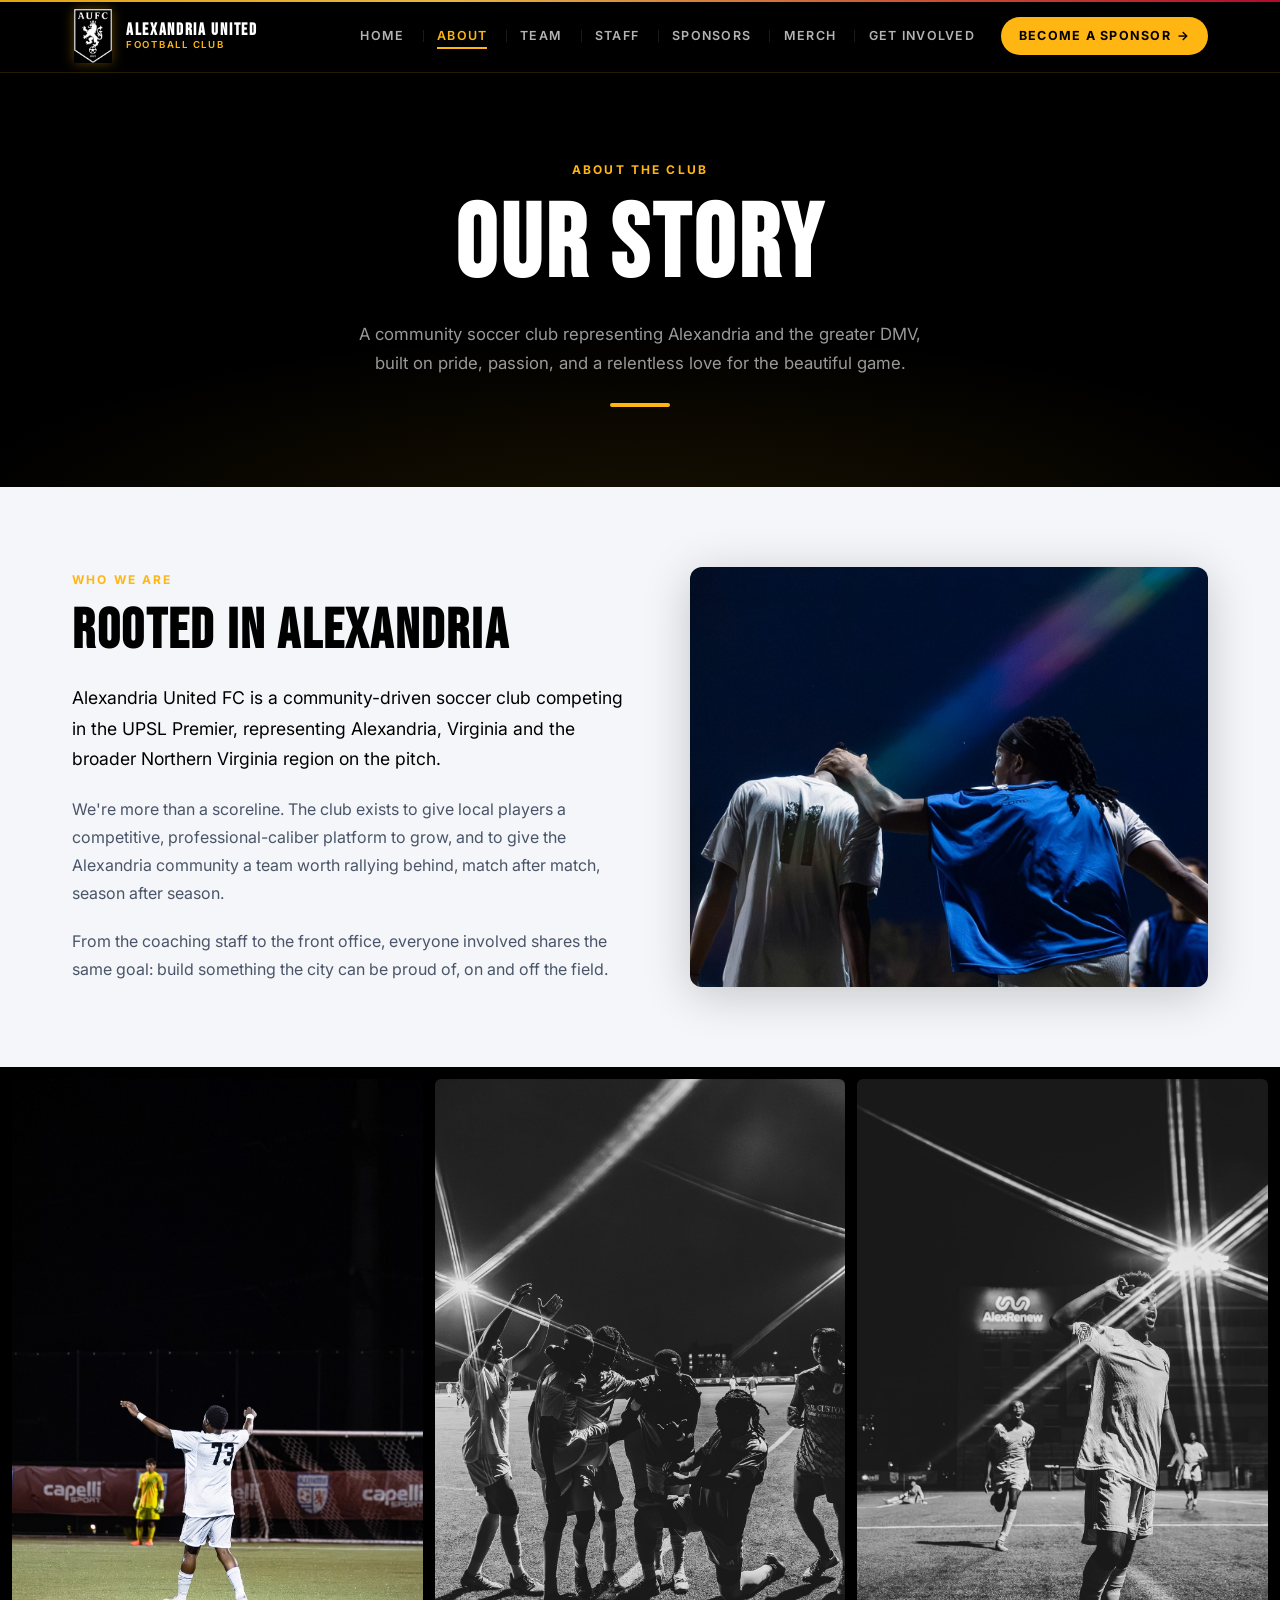
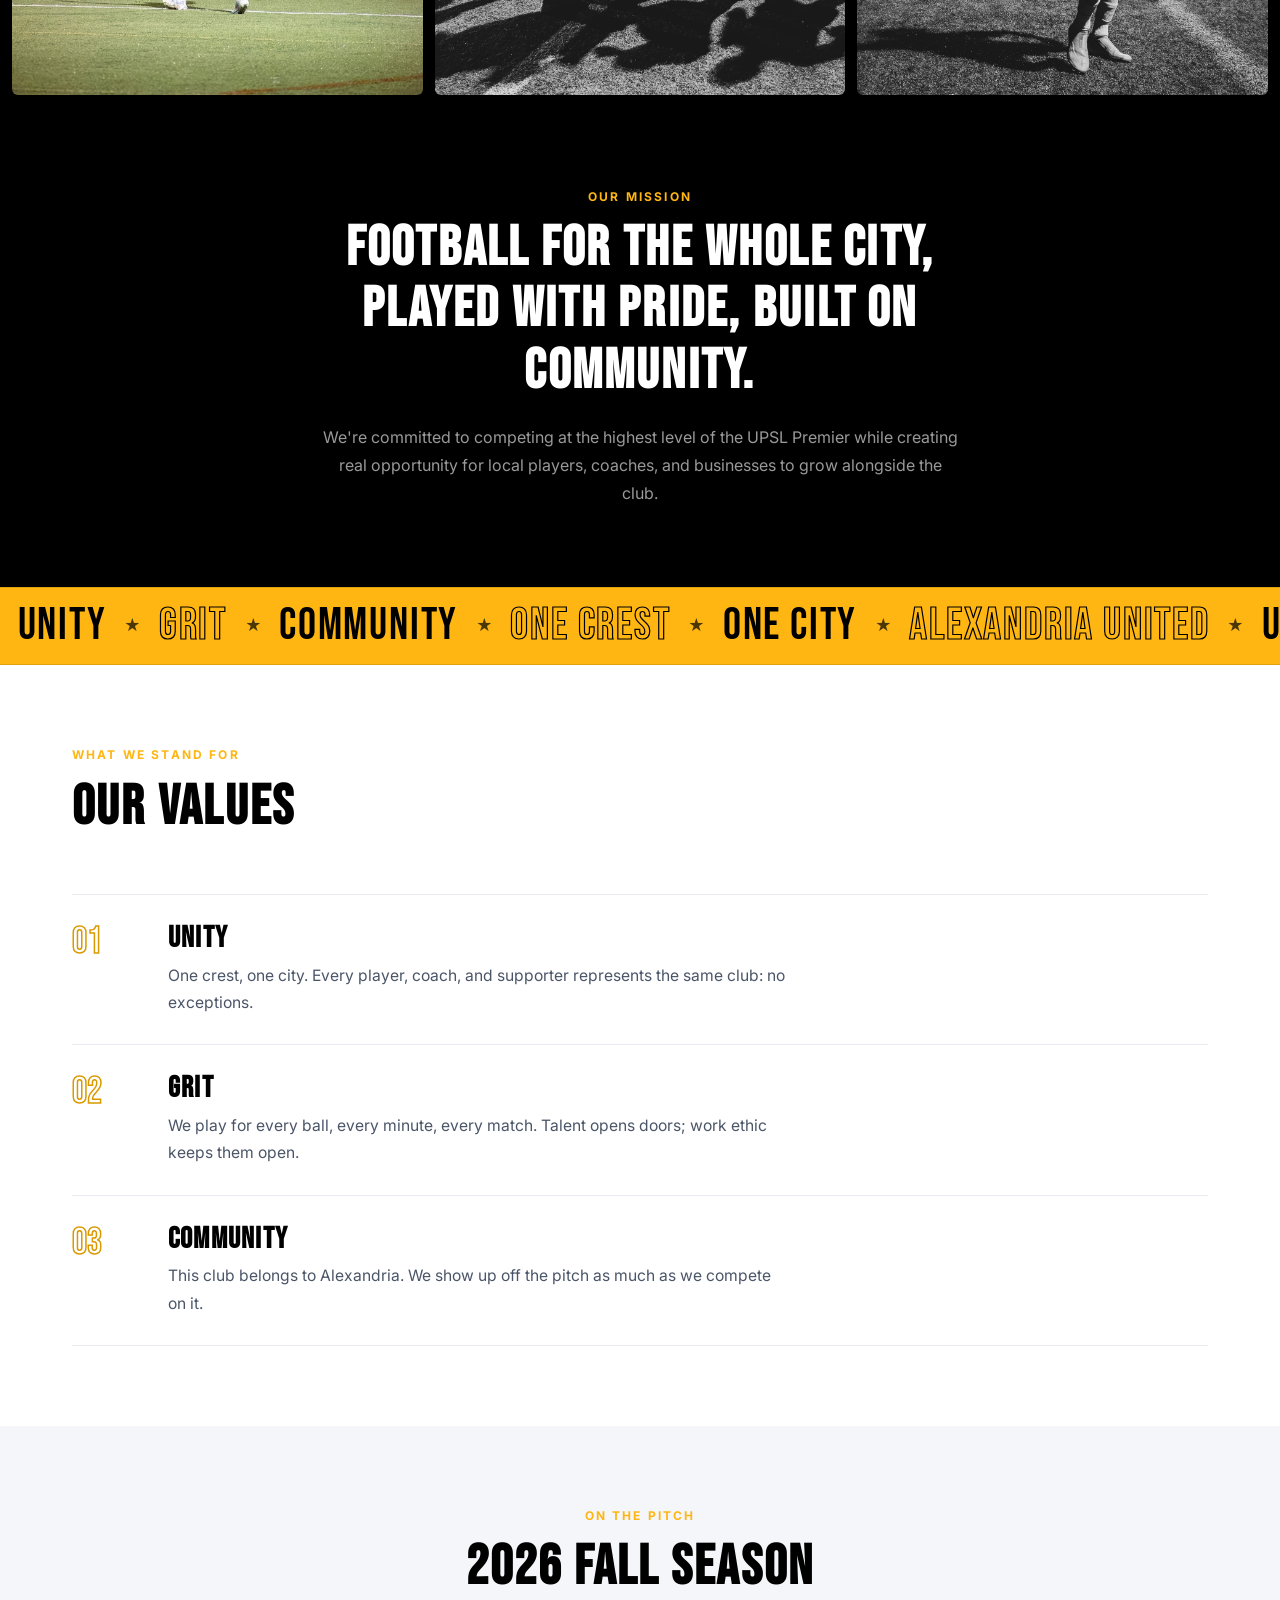
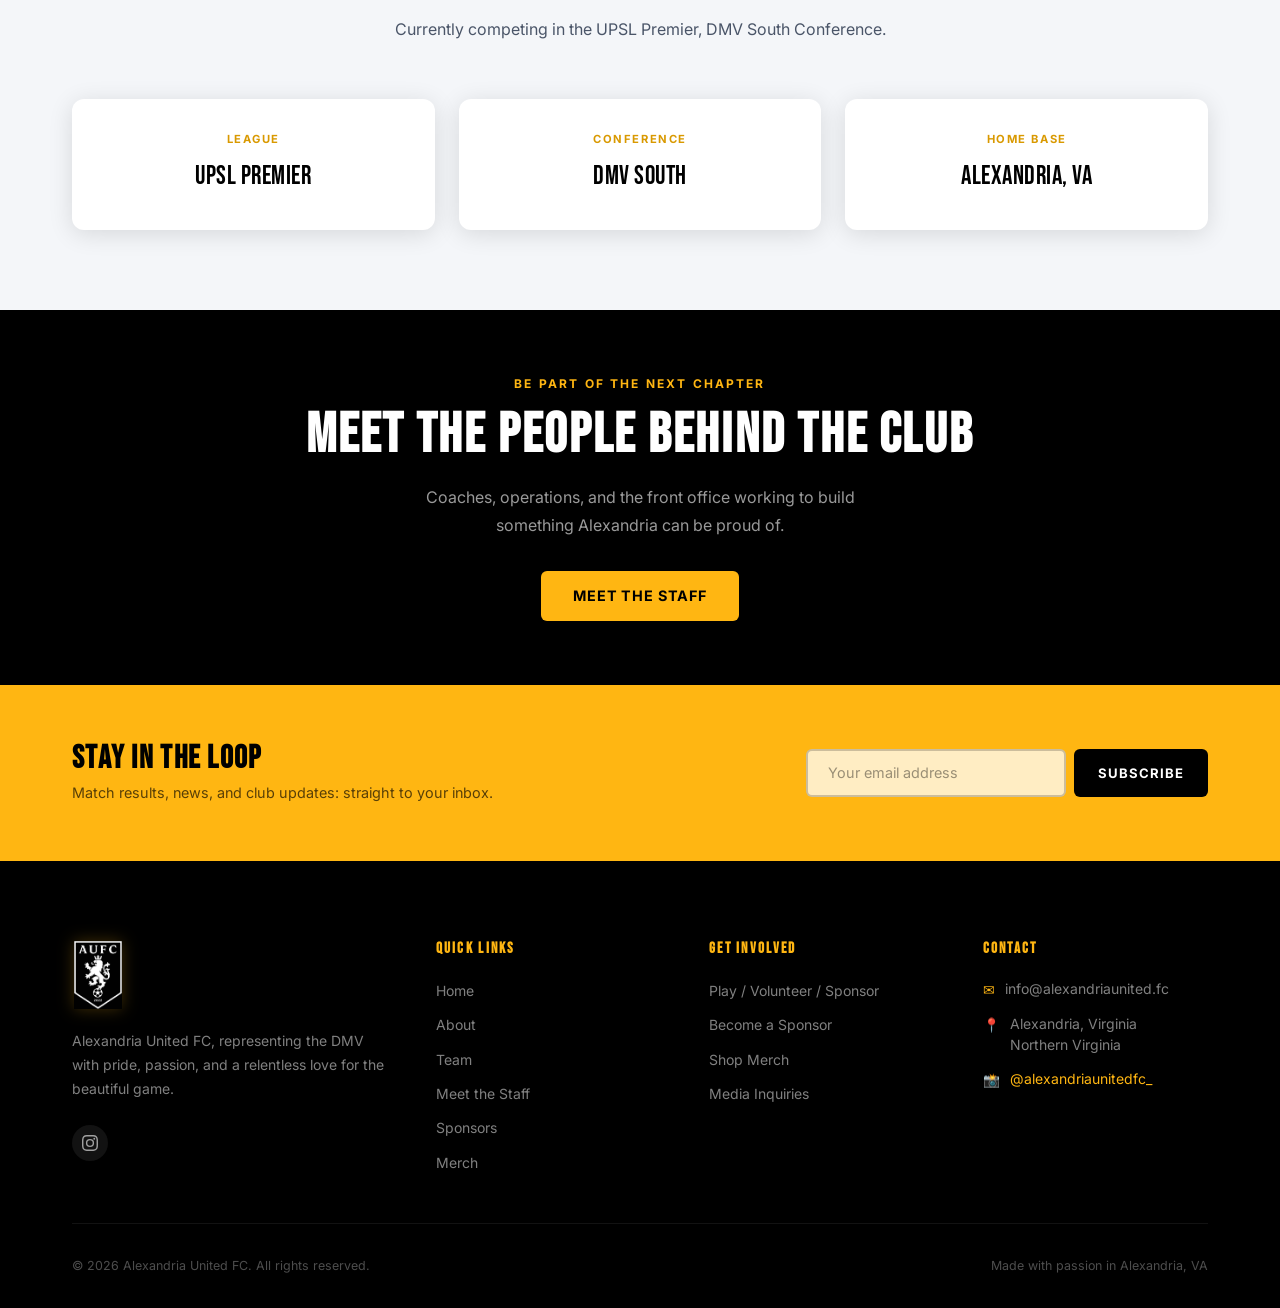
==== commit 550df1f9: "Replace value and ways cards with ticker and lists; tidy staff - Add a scrolling phrase ticker and a" ====
--- a/about.html
+++ b/about.html
@@ -21,12 +21,6 @@
     .mission-section h2 { color: #fff; max-width: 720px; margin: 0 auto; }
     .mission-section p { color: rgba(255,255,255,0.6); max-width: 640px; margin: 1.25rem auto 0; }
 
-    .values-grid { display: grid; grid-template-columns: repeat(3, 1fr); gap: 1.5rem; }
-    .value-card { background: var(--white); border-radius: var(--radius-lg); box-shadow: var(--shadow); padding: 2.25rem 1.75rem; text-align: center; transition: all var(--transition); }
-    .value-card:hover { transform: translateY(-5px); box-shadow: var(--shadow-lg); }
-    .value-icon { font-size: 2rem; margin-bottom: 1rem; }
-    .value-card h3 { color: var(--navy); font-size: 1.4rem; margin-bottom: 0.5rem; }
-    .value-card p { font-size: 0.92rem; }
 
     .comp-section { background: var(--off-white); padding: 5rem 0; }
     .comp-inner { display: grid; grid-template-columns: repeat(3, 1fr); gap: 1.5rem; text-align: center; }
@@ -42,7 +36,7 @@
       .photo-strip img:last-child { display: none; }
       .about-hero-grid { grid-template-columns: 1fr; }
       .about-hero-grid img { height: 320px; }
-      .values-grid, .comp-inner { grid-template-columns: 1fr; }
+      .comp-inner { grid-template-columns: 1fr; }
     }
   </style>
   <link rel="stylesheet" href="mobile.css">
@@ -129,27 +123,40 @@
 </section>
 
 <!-- ══ VALUES ═════════════════════════════════════════════ -->
+<div class="ticker" aria-label="Unity · Grit · Community · One Crest · One City · Alexandria United">
+  <div class="ticker-track" aria-hidden="true">
+    <div class="ticker-group"><span class="ticker-item">Unity</span><span class="ticker-star">&#9733;</span><span class="ticker-item outline">Grit</span><span class="ticker-star">&#9733;</span><span class="ticker-item">Community</span><span class="ticker-star">&#9733;</span><span class="ticker-item outline">One Crest</span><span class="ticker-star">&#9733;</span><span class="ticker-item">One City</span><span class="ticker-star">&#9733;</span><span class="ticker-item outline">Alexandria United</span><span class="ticker-star">&#9733;</span></div>
+    <div class="ticker-group"><span class="ticker-item">Unity</span><span class="ticker-star">&#9733;</span><span class="ticker-item outline">Grit</span><span class="ticker-star">&#9733;</span><span class="ticker-item">Community</span><span class="ticker-star">&#9733;</span><span class="ticker-item outline">One Crest</span><span class="ticker-star">&#9733;</span><span class="ticker-item">One City</span><span class="ticker-star">&#9733;</span><span class="ticker-item outline">Alexandria United</span><span class="ticker-star">&#9733;</span></div>
+  </div>
+</div>
+
 <section class="section" style="background:var(--white);">
   <div class="container">
-    <div class="section-header">
+    <div class="section-header" style="text-align:left;">
       <span class="section-label">What We Stand For</span>
       <h2>Our Values</h2>
     </div>
-    <div class="values-grid">
-      <div class="value-card">
-        <div class="value-icon">🤝</div>
-        <h3>Unity</h3>
-        <p>One crest, one city. Every player, coach, and supporter represents the same club: no exceptions.</p>
-      </div>
-      <div class="value-card">
-        <div class="value-icon">🔥</div>
-        <h3>Grit</h3>
-        <p>We play for every ball, every minute, every match. Talent opens doors; work ethic keeps them open.</p>
-      </div>
-      <div class="value-card">
-        <div class="value-icon">📍</div>
-        <h3>Community</h3>
-        <p>This club belongs to Alexandria. We show up off the pitch as much as we compete on it.</p>
+    <div class="line-list">
+      <div class="line-row">
+        <span class="line-num">01</span>
+        <div>
+          <h3>Unity</h3>
+          <p>One crest, one city. Every player, coach, and supporter represents the same club: no exceptions.</p>
+        </div>
+      </div>
+      <div class="line-row">
+        <span class="line-num">02</span>
+        <div>
+          <h3>Grit</h3>
+          <p>We play for every ball, every minute, every match. Talent opens doors; work ethic keeps them open.</p>
+        </div>
+      </div>
+      <div class="line-row">
+        <span class="line-num">03</span>
+        <div>
+          <h3>Community</h3>
+          <p>This club belongs to Alexandria. We show up off the pitch as much as we compete on it.</p>
+        </div>
       </div>
     </div>
   </div>
--- a/styles.css
+++ b/styles.css
@@ -480,6 +480,71 @@
   font-weight: 600;
 }
 
+/* ── TICKER (scrolling phrase strip) ─────────────────────── */
+.ticker {
+  overflow: hidden;
+  background: var(--gold);
+  color: var(--navy);
+  padding: 1rem 0;
+  border-top: 1px solid rgba(0,0,0,0.12);
+  border-bottom: 1px solid rgba(0,0,0,0.12);
+}
+.ticker.dark { background: var(--navy); color: var(--white); border-color: rgba(255,182,18,0.2); }
+.ticker-track {
+  display: flex;
+  width: max-content;
+  animation: tickerScroll 28s linear infinite;
+}
+.ticker-group { display: flex; align-items: center; flex-shrink: 0; }
+.ticker-item {
+  font-family: 'Bebas Neue', sans-serif;
+  font-size: clamp(1.8rem, 5vw, 2.8rem);
+  letter-spacing: 0.04em;
+  line-height: 1;
+  white-space: nowrap;
+  padding: 0 1.1rem;
+}
+.ticker-item.outline { color: transparent; -webkit-text-stroke: 1.2px var(--navy); }
+.ticker.dark .ticker-item.outline { -webkit-text-stroke-color: var(--gold); }
+.ticker-star { font-size: 1rem; opacity: 0.7; }
+.ticker.dark .ticker-star { color: var(--gold); opacity: 1; }
+@keyframes tickerScroll { from { transform: translateX(0); } to { transform: translateX(-50%); } }
+
+/* ── LINE LIST (numbered rows, no cards) ───────────────── */
+.line-list { border-top: 1px solid var(--gray-light); }
+.line-row {
+  display: grid;
+  grid-template-columns: 72px 1fr;
+  gap: 0 1.5rem;
+  padding: 1.75rem 0;
+  border-bottom: 1px solid var(--gray-light);
+}
+.line-num {
+  font-family: 'Bebas Neue', sans-serif;
+  font-size: 2.4rem;
+  line-height: 1;
+  color: transparent;
+  -webkit-text-stroke: 1.5px var(--gold-dark);
+}
+.line-row h3 { color: var(--navy); font-size: 1.9rem; line-height: 1; margin-bottom: 0.5rem; }
+.line-row p { max-width: 620px; font-size: 0.98rem; }
+.line-link {
+  display: inline-flex;
+  align-items: center;
+  gap: 0.4rem;
+  margin-top: 0.9rem;
+  font-size: 0.78rem;
+  font-weight: 700;
+  letter-spacing: 0.12em;
+  text-transform: uppercase;
+  color: var(--navy);
+  border-bottom: 2px solid var(--gold);
+  padding-bottom: 0.2rem;
+  transition: gap var(--transition), color var(--transition);
+}
+.line-link::after { content: '\2192'; }
+.line-link:hover { gap: 0.7rem; color: var(--gold-dark); }
+
 /* Separate back-to-back gold sections */
 .sponsor-cta + .newsletter-strip,
 .custom-section + .newsletter-strip { border-top: 1px solid rgba(0,0,0,0.14); }
@@ -532,5 +597,6 @@
 
 @media (prefers-reduced-motion: reduce) {
   html { scroll-behavior: auto; }
+  .ticker-track { animation: none; }
   .nav-cta { animation: none; }
 }
--- a/mobile.css
+++ b/mobile.css
@@ -50,13 +50,13 @@
   .btn { padding: 0.8rem 1.4rem; font-size: 0.8rem; border-radius: 999px; }
 
   /* ── Cards: shared look ────────────────────────────────── */
-  .value-card, .comp-card, .way-card, .contact-card, .product-card,
+  .comp-card, .contact-card, .product-card,
   .player-card, .staff-card, .scorer-card {
     border-radius: 16px;
     box-shadow: 0 1px 2px rgba(0,0,0,0.05), 0 6px 18px rgba(0,0,0,0.06);
     border: 1px solid rgba(0,0,0,0.05);
   }
-  .value-card:hover, .way-card:hover, .product-card:hover, .player-card:hover { transform: none; }
+  .product-card:hover, .player-card:hover { transform: none; }
 
   /* ── Home: season strip in one row ─────────────────────── */
   .season-strip { padding: 1.75rem 0; }
@@ -97,28 +97,6 @@
   .mission-section h2 { font-size: 2rem; }
   .mission-section p { margin: 1rem 0 0; }
 
-  /* Values: icon left, text right */
-  .values-grid { gap: 0.75rem; }
-  .value-card {
-    display: grid;
-    grid-template-columns: 48px 1fr;
-    column-gap: 1rem;
-    align-items: start;
-    text-align: left;
-    padding: 1.15rem 1.15rem 1.2rem;
-  }
-  .value-icon {
-    grid-row: span 2;
-    width: 48px; height: 48px;
-    display: flex; align-items: center; justify-content: center;
-    font-size: 1.35rem;
-    margin: 0;
-    border-radius: 12px;
-    background: rgba(255,182,18,0.12);
-  }
-  .value-card h3 { font-size: 1.3rem; margin: 0.1rem 0 0.2rem; }
-  .value-card p { font-size: 0.86rem; line-height: 1.55; }
-
   /* Season facts: one card, label/value rows */
   .comp-section { padding: 3rem 0; }
   .comp-inner {
@@ -147,31 +125,20 @@
   .section-dark p { margin-left: 0 !important; }
 
   /* ── Get Involved ──────────────────────────────────────── */
-  .ways-grid { gap: 0.75rem; }
-  .way-card {
-    display: grid;
-    grid-template-columns: 44px 1fr;
-    column-gap: 0.9rem;
-    padding: 1.15rem;
-  }
-  .way-icon {
-    width: 44px; height: 44px;
-    display: flex; align-items: center; justify-content: center;
-    font-size: 1.25rem;
-    margin: 0;
-    border-radius: 12px;
-    background: rgba(255,182,18,0.12);
-  }
-  .way-card h3 { font-size: 1.3rem; margin: 0.35rem 0 0; align-self: center; }
-  .way-card p, .way-card .btn { grid-column: 1 / -1; }
-  .way-card p { font-size: 0.88rem; margin: 0.75rem 0 1rem; }
-  .way-card .btn { justify-self: start; padding: 0.6rem 1.1rem; font-size: 0.72rem; }
-
   .contact-section { padding: 3rem 0; }
   .contact-grid { gap: 0.75rem; }
   .contact-card { padding: 1.4rem; }
   .contact-card h3 { font-size: 1.5rem; margin-bottom: 1rem; }
   .contact-form-card { margin-top: 0.75rem; }
+
+  /* ── Ticker + numbered lists ───────────────────────────── */
+  .ticker { padding: 0.8rem 0; }
+  .ticker-item { font-size: 1.9rem; padding: 0 0.8rem; }
+  .ticker-track { animation-duration: 22s; }
+  .line-row { grid-template-columns: 44px 1fr; gap: 0 0.9rem; padding: 1.35rem 0; }
+  .line-num { font-size: 1.8rem; }
+  .line-row h3 { font-size: 1.6rem; margin-bottom: 0.35rem; }
+  .line-row p { font-size: 0.9rem; line-height: 1.6; }
 
   /* ── Merch: 2-up shop grid ─────────────────────────────── */
   .sizing-strip { padding: 1.1rem 0; }
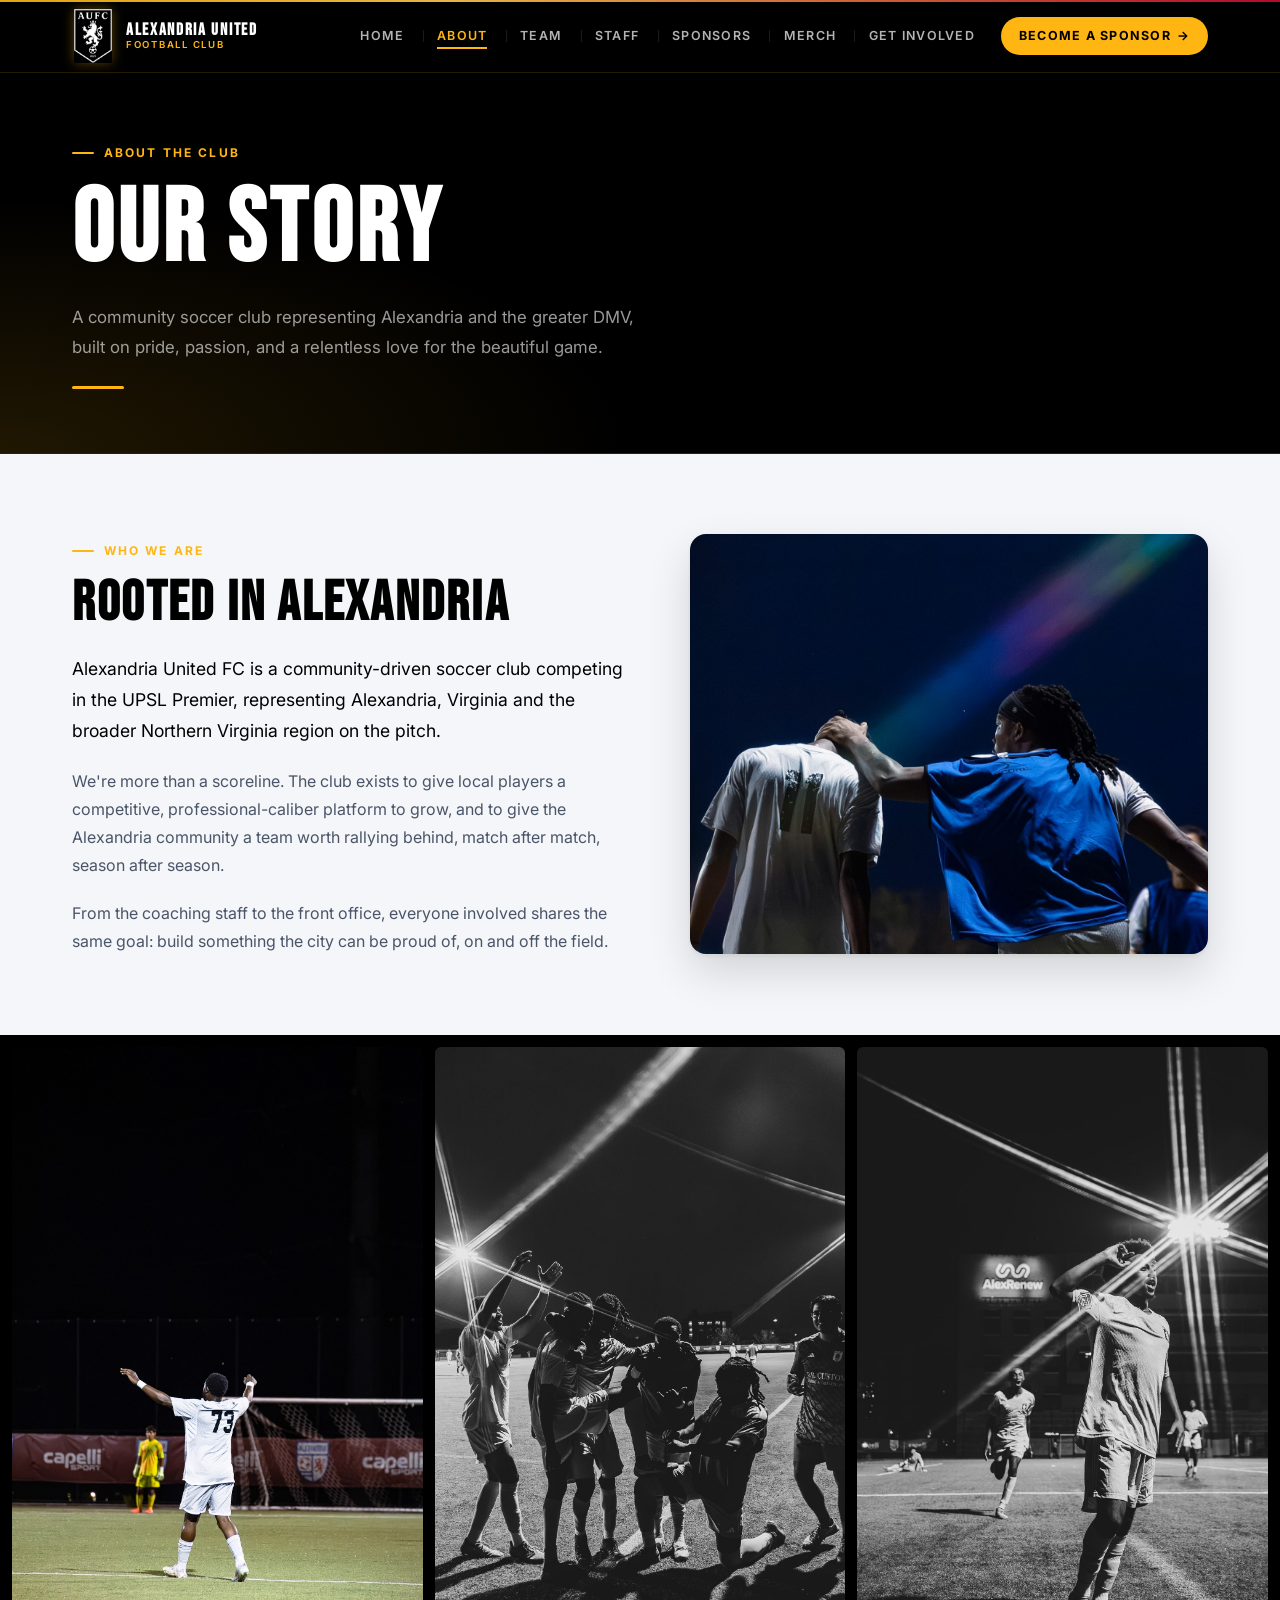
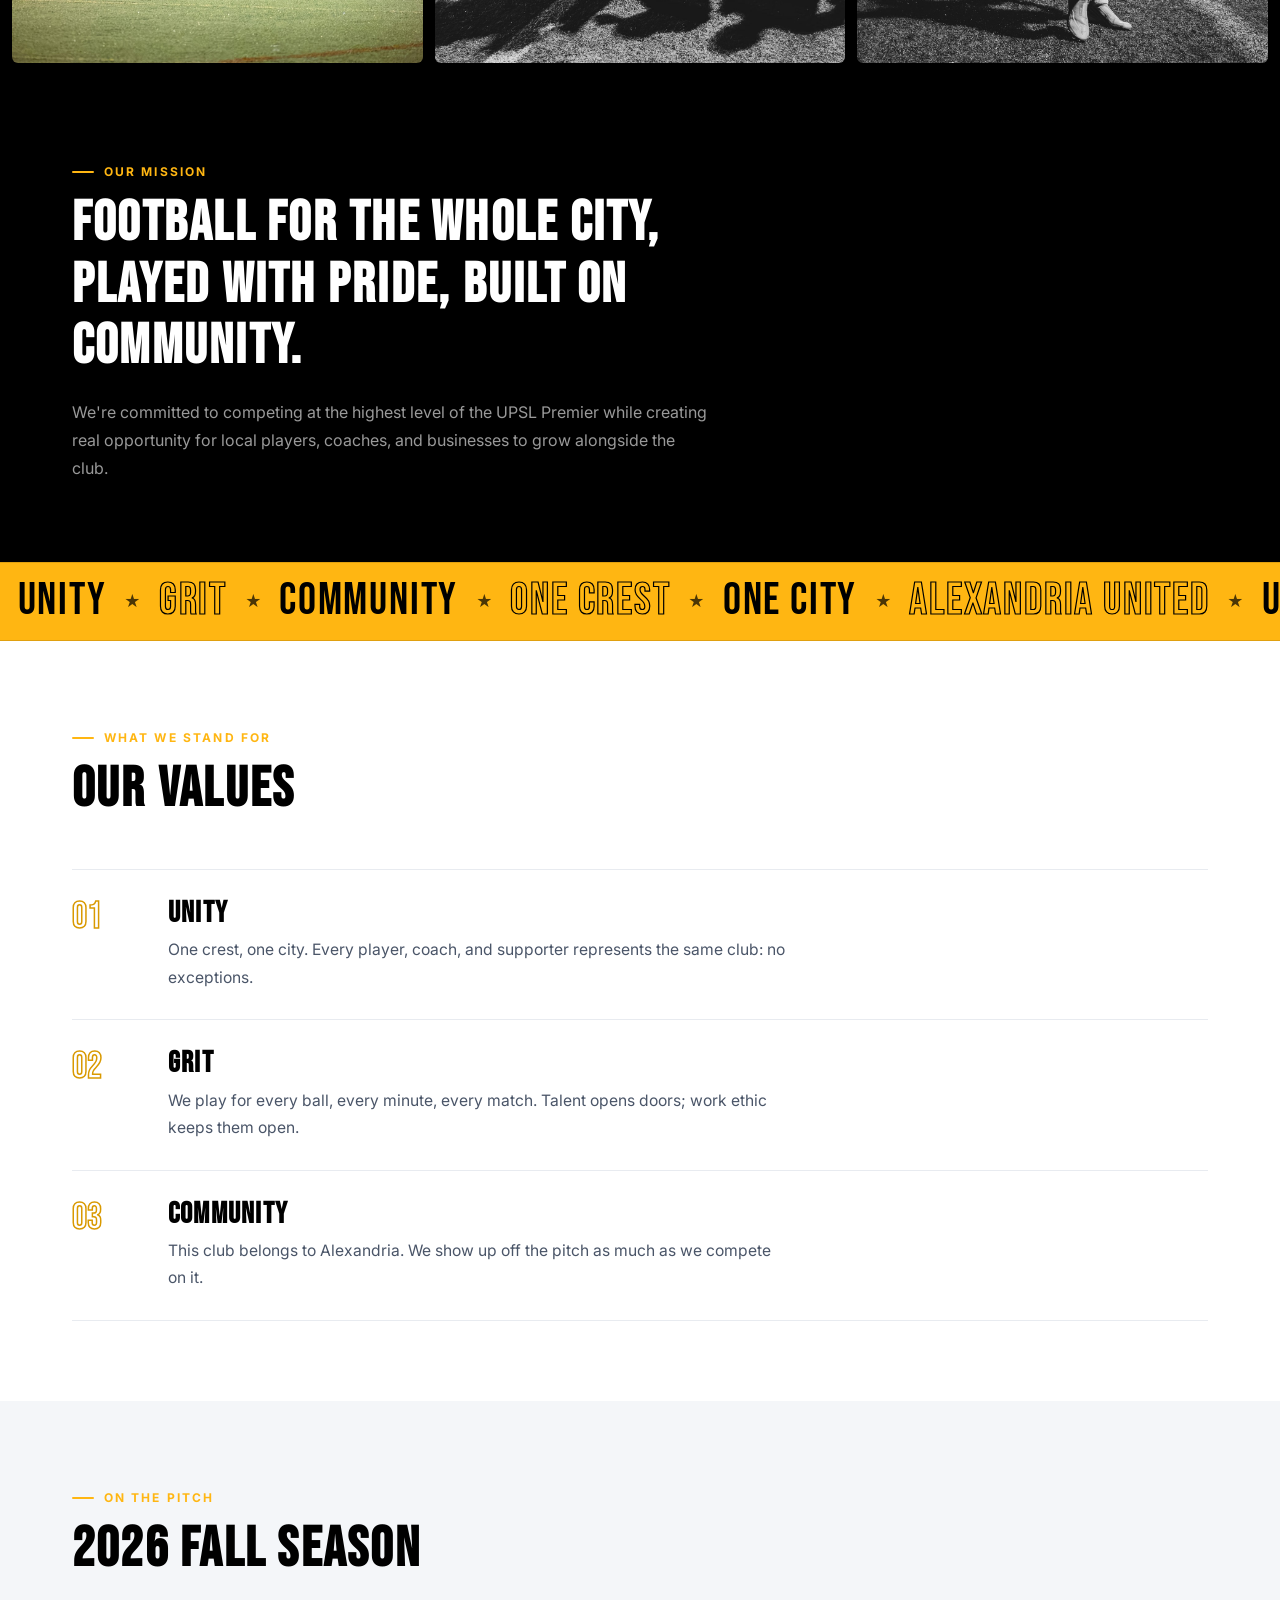
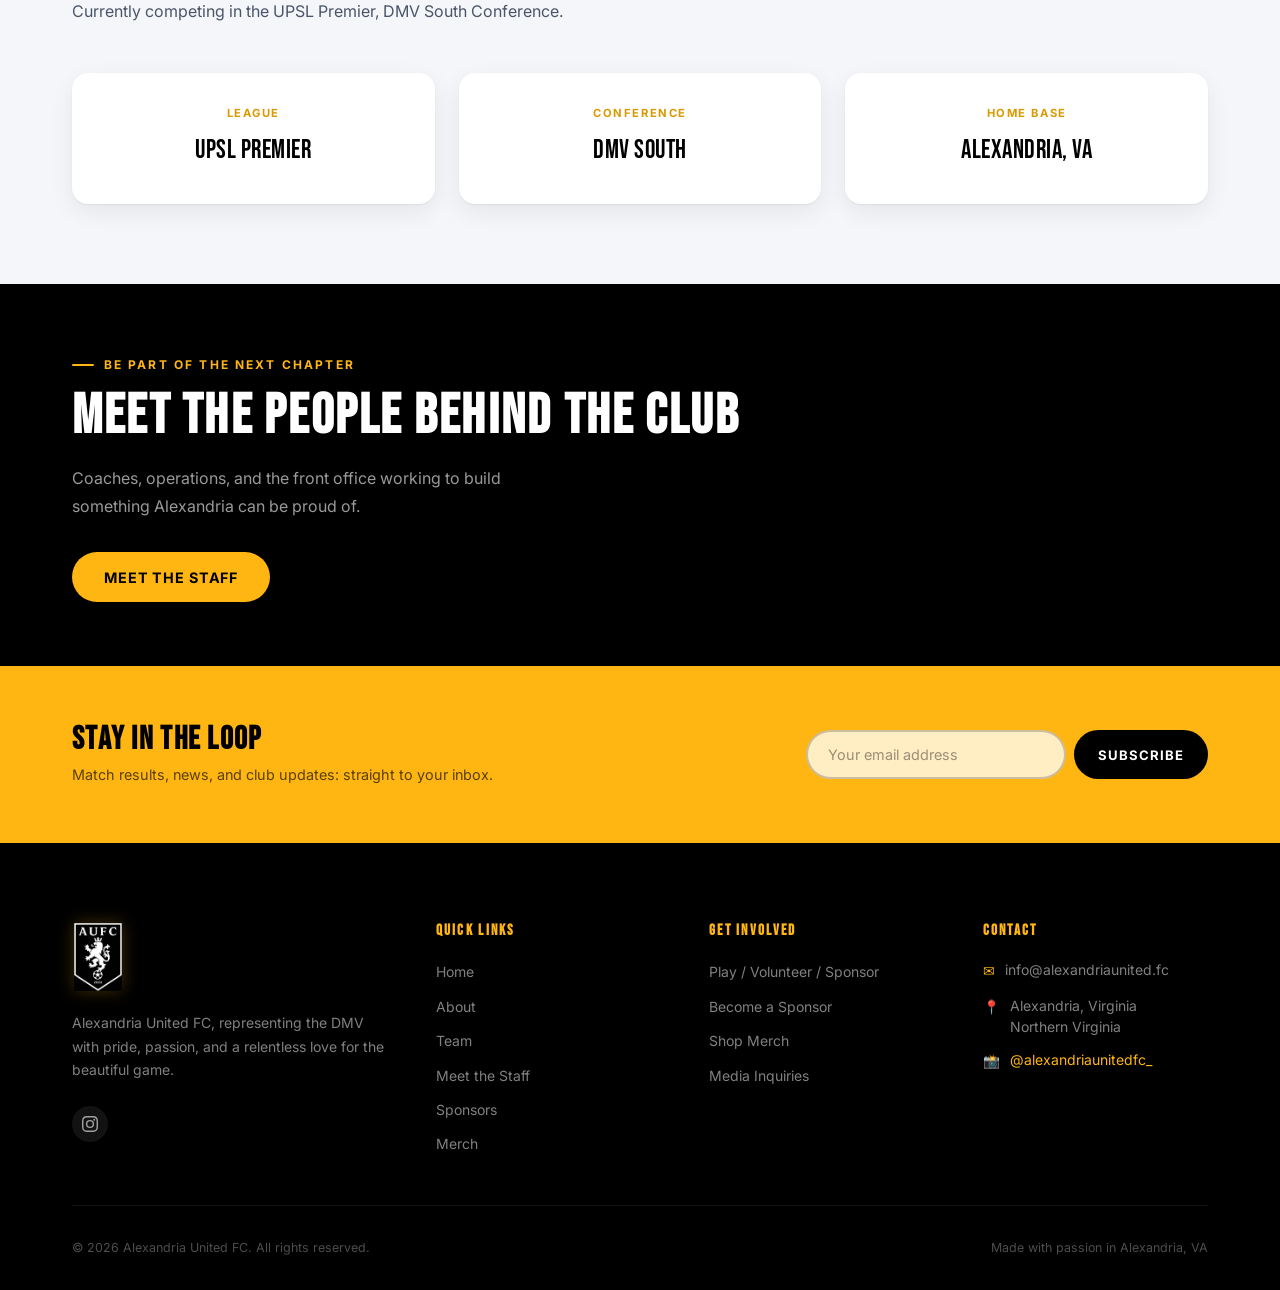
==== commit c94734ab: "Carry the modern look to desktop - Left-aligned page titles and section headers, dash before section" ====
--- a/about.html
+++ b/about.html
@@ -16,10 +16,10 @@
     .about-hero-copy p { margin-top: 1.25rem; }
     .about-hero-copy p:first-of-type { font-size: 1.1rem; color: var(--navy); }
 
-    .mission-section { background: var(--navy); text-align: center; padding: 5rem 0; }
+    .mission-section { background: var(--navy); text-align: left; padding: 5rem 0; }
     .mission-section .section-label { color: var(--gold); }
-    .mission-section h2 { color: #fff; max-width: 720px; margin: 0 auto; }
-    .mission-section p { color: rgba(255,255,255,0.6); max-width: 640px; margin: 1.25rem auto 0; }
+    .mission-section h2 { color: #fff; max-width: 720px; margin: 0; }
+    .mission-section p { color: rgba(255,255,255,0.6); max-width: 640px; margin: 1.25rem 0 0; }
 
 
     .comp-section { background: var(--off-white); padding: 5rem 0; }
@@ -188,11 +188,11 @@
 </section>
 
 <!-- ══ CTA ════════════════════════════════════════════════ -->
-<section class="section-dark" style="background:var(--navy); padding:4rem 0; text-align:center;">
+<section class="section-dark" style="background:var(--navy); padding:4rem 0; text-align:left;">
   <div class="container">
     <span class="section-label">Be Part of the Next Chapter</span>
     <h2 style="color:#fff; margin-bottom:1rem;">Meet the People Behind the Club</h2>
-    <p style="color:rgba(255,255,255,0.6); max-width:480px; margin:0 auto 2rem;">Coaches, operations, and the front office working to build something Alexandria can be proud of.</p>
+    <p style="color:rgba(255,255,255,0.6); max-width:480px; margin:0 0 2rem;">Coaches, operations, and the front office working to build something Alexandria can be proud of.</p>
     <a href="staff.html" class="btn btn-primary">Meet the Staff</a>
   </div>
 </section>
--- a/styles.css
+++ b/styles.css
@@ -22,9 +22,9 @@
   --gray-dark:  #4A5568;
   --text:       #000000;
   --radius:     6px;
-  --radius-lg:  12px;
-  --shadow:     0 4px 24px rgba(0,0,0,0.12);
-  --shadow-lg:  0 8px 48px rgba(0,0,0,0.20);
+  --radius-lg:  16px;
+  --shadow:     0 1px 2px rgba(0,0,0,0.05), 0 8px 24px rgba(0,0,0,0.07);
+  --shadow-lg:  0 2px 4px rgba(0,0,0,0.06), 0 18px 44px rgba(0,0,0,0.14);
   --transition: 0.25s ease;
   --max-width:  1200px;
 }
@@ -63,7 +63,15 @@
   text-transform: uppercase;
   color: var(--gold);
   margin-bottom: 0.75rem;
-  display: block;
+  display: inline-flex;
+  align-items: center;
+  gap: 0.6rem;
+}
+.section-label::before {
+  content: '';
+  width: 22px; height: 2px;
+  background: currentColor;
+  border-radius: 2px;
 }
 
 /* ── Layout helpers ─────────────────────────────────────── */
@@ -76,11 +84,11 @@
 .section-dark { background: var(--navy); }
 .section-dark h2, .section-dark h3 { color: var(--white); }
 .section-header {
-  text-align: center;
-  margin-bottom: 3.5rem;
+  text-align: left;
+  margin-bottom: 3rem;
 }
 .section-header h2 { color: var(--navy); }
-.section-header p  { max-width: 600px; margin: 1rem auto 0; }
+.section-header p  { max-width: 600px; margin: 1rem 0 0; }
 
 /* ── Buttons ────────────────────────────────────────────── */
 .btn {
@@ -88,7 +96,7 @@
   align-items: center;
   gap: 0.5rem;
   padding: 0.85rem 2rem;
-  border-radius: var(--radius);
+  border-radius: 999px;
   font-weight: 700;
   font-size: 0.9rem;
   letter-spacing: 0.06em;
@@ -317,8 +325,9 @@
 
 /* ── PAGE HERO (inner pages) ────────────────────────────── */
 .page-hero {
-  padding: 10rem 0 5rem;
+  padding: 8.5rem 0 4rem;
   background: var(--navy);
+  border-bottom: 1px solid rgba(255,182,18,0.18);
   position: relative;
   overflow: hidden;
 }
@@ -326,20 +335,20 @@
   content: '';
   position: absolute;
   inset: 0;
-  background: radial-gradient(ellipse 80% 60% at 50% 110%, rgba(255,182,18,0.10) 0%, transparent 70%);
-}
-.page-hero .container { position: relative; z-index: 1; text-align: center; }
+  background: radial-gradient(ellipse 70% 80% at 0% 100%, rgba(255,182,18,0.13) 0%, transparent 70%);
+}
+.page-hero .container { position: relative; z-index: 1; text-align: left; }
 .page-hero h1 { color: var(--white); }
 .page-hero p {
   color: rgba(255,255,255,0.6);
   max-width: 580px;
-  margin: 1rem auto 0;
+  margin: 1rem 0 0;
   font-size: 1.05rem;
 }
 .gold-line {
-  width: 60px; height: 4px;
+  width: 52px; height: 3px;
   background: var(--gold);
-  margin: 1.5rem auto 0;
+  margin: 1.5rem 0 0;
   border-radius: 2px;
 }
 
@@ -429,7 +438,7 @@
 .newsletter-form input {
   padding: 0.85rem 1.25rem;
   border: 2px solid rgba(0,0,0,0.2);
-  border-radius: var(--radius);
+  border-radius: 999px;
   font-size: 0.9rem;
   font-family: inherit;
   background: rgba(255,255,255,0.75);
@@ -444,7 +453,7 @@
   padding: 0.85rem 1.5rem;
   background: var(--navy);
   color: white;
-  border-radius: var(--radius);
+  border-radius: 999px;
   font-weight: 700;
   font-size: 0.82rem;
   letter-spacing: 0.08em;
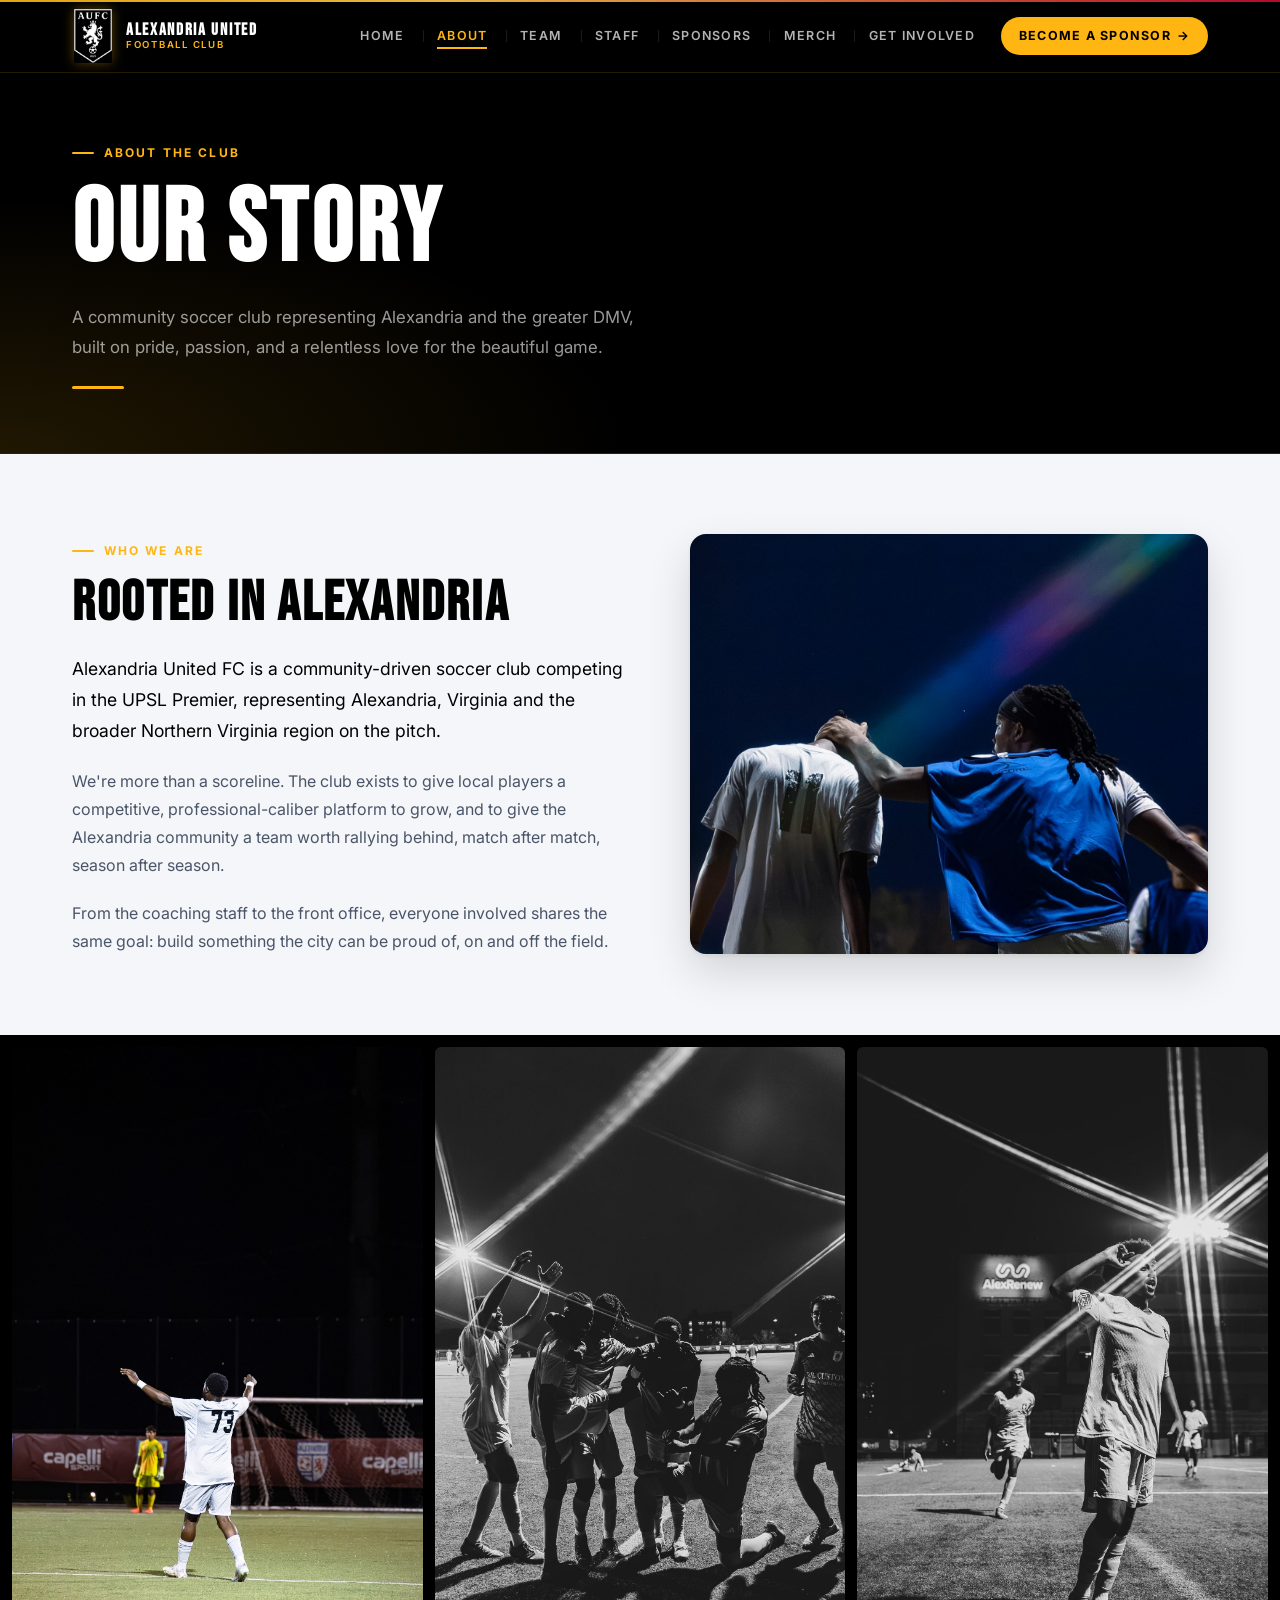
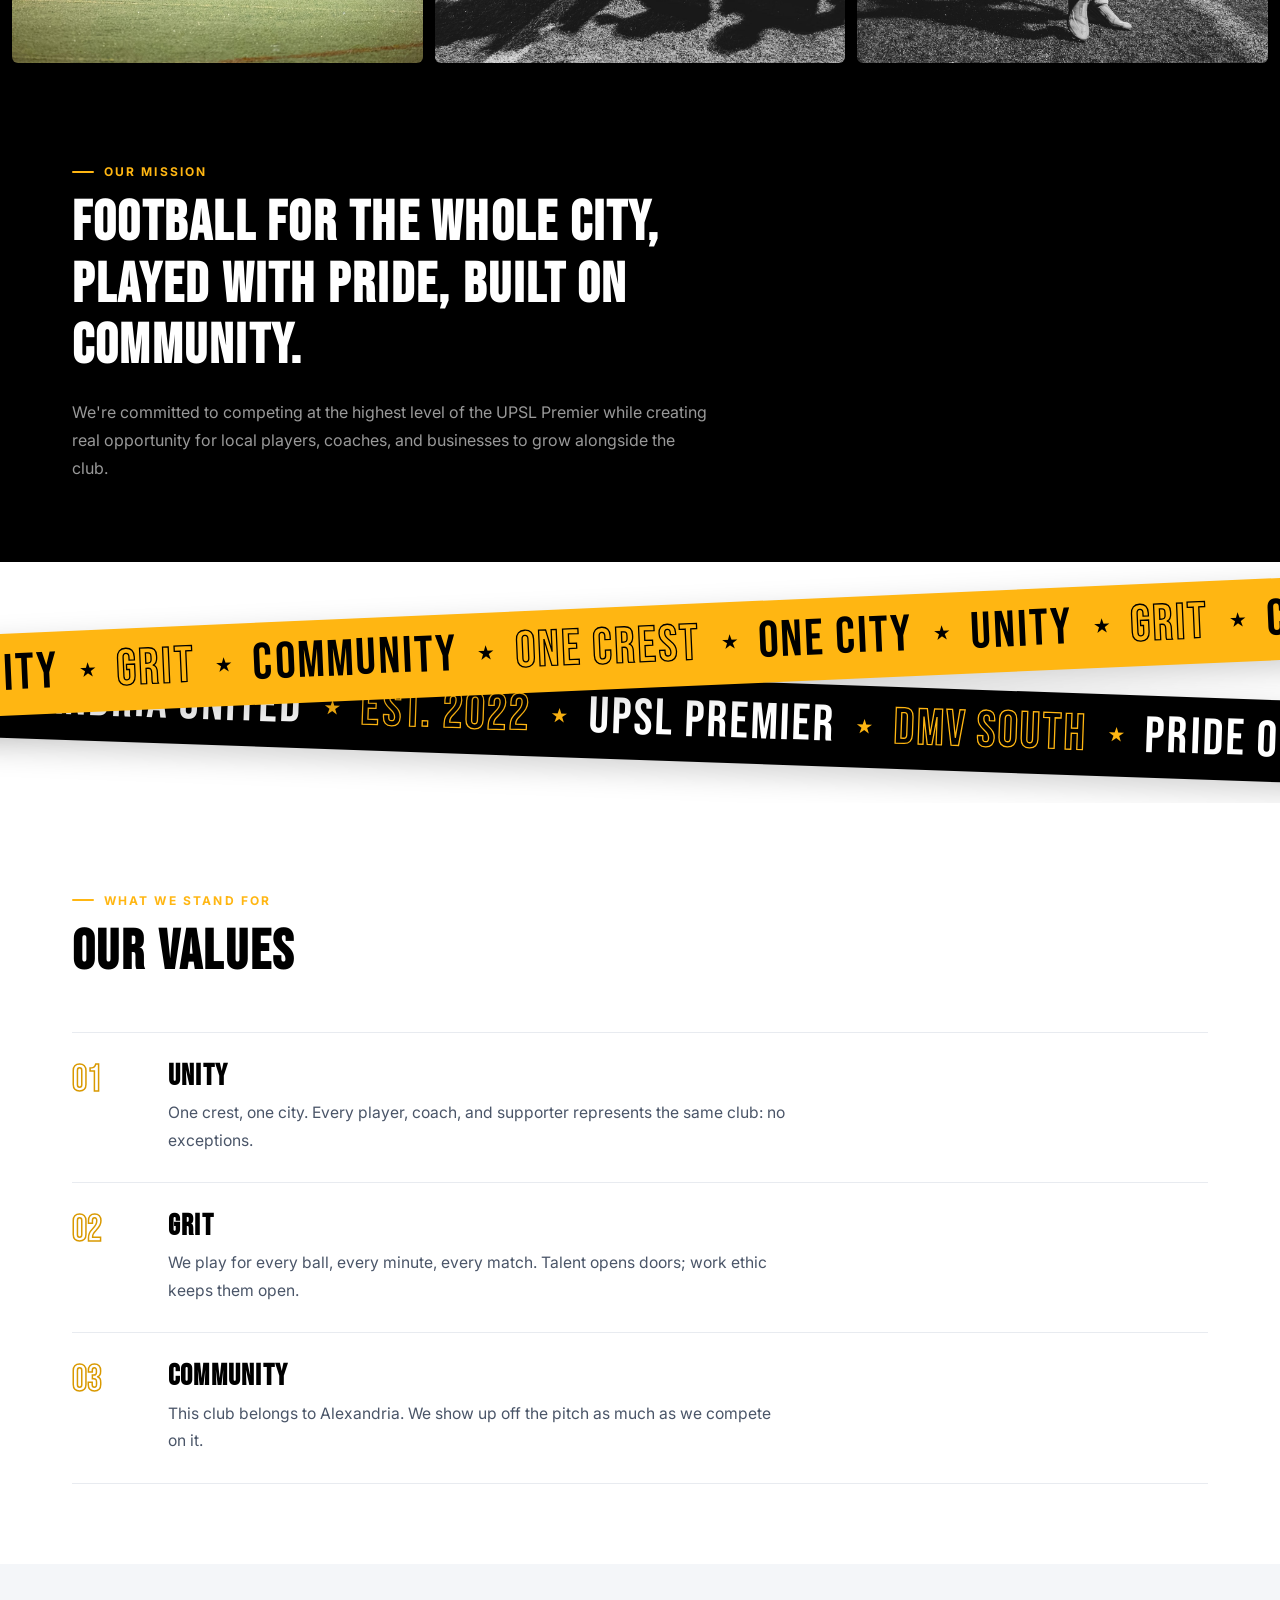
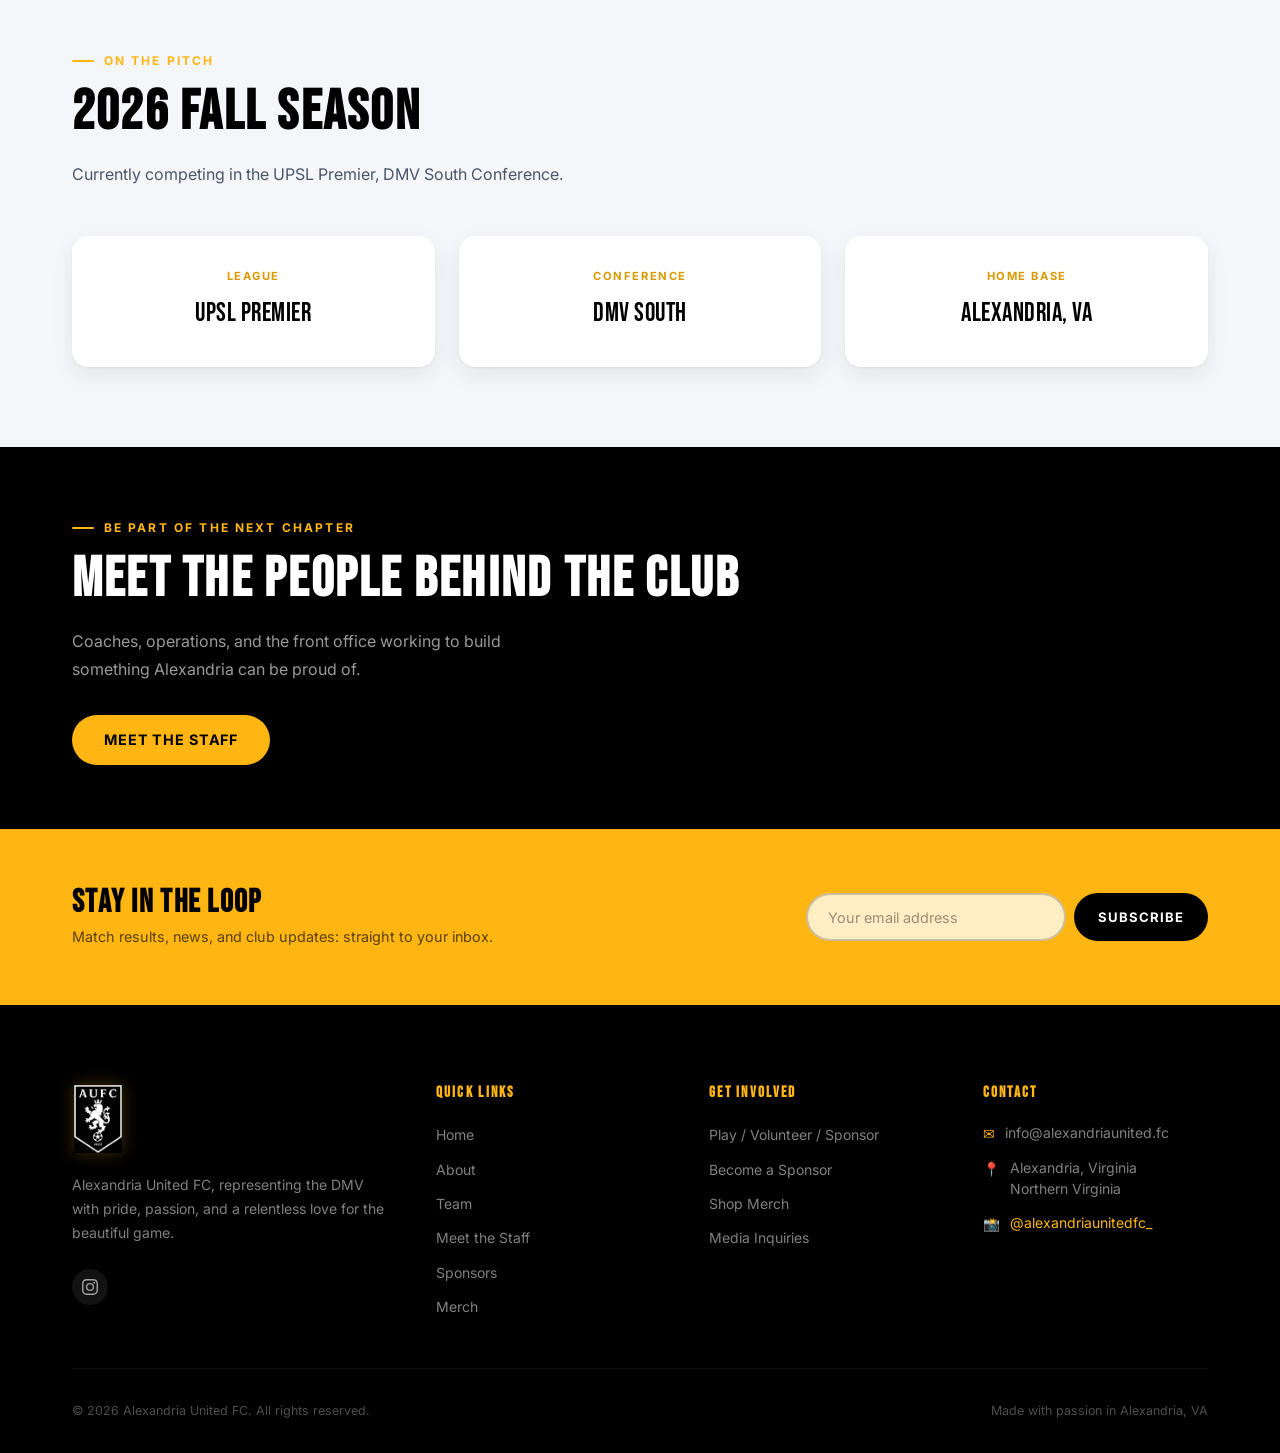
==== commit fb2ed918: "Crossing ticker bands and force fresh stylesheets - Replace the single ticker with two tilted bands " ====
--- a/about.html
+++ b/about.html
@@ -7,7 +7,7 @@
   <meta name="description" content="The mission and values behind Alexandria United FC, a community soccer club competing in the UPSL Premier, DMV South Conference.">
   <link rel="icon" type="image/png" href="assets/aufc-crest-color.png">
   <link rel="apple-touch-icon" href="assets/aufc-crest-color.png">
-  <link rel="stylesheet" href="styles.css">
+  <link rel="stylesheet" href="styles.css?v=3">
   <style>
     /* ── About page sections ── */
     .about-hero-block { background: var(--off-white); padding: 5rem 0; }
@@ -39,7 +39,7 @@
       .comp-inner { grid-template-columns: 1fr; }
     }
   </style>
-  <link rel="stylesheet" href="mobile.css">
+  <link rel="stylesheet" href="mobile.css?v=3">
 </head>
 <body>
 
@@ -123,10 +123,22 @@
 </section>
 
 <!-- ══ VALUES ═════════════════════════════════════════════ -->
-<div class="ticker" aria-label="Unity · Grit · Community · One Crest · One City · Alexandria United">
-  <div class="ticker-track" aria-hidden="true">
-    <div class="ticker-group"><span class="ticker-item">Unity</span><span class="ticker-star">&#9733;</span><span class="ticker-item outline">Grit</span><span class="ticker-star">&#9733;</span><span class="ticker-item">Community</span><span class="ticker-star">&#9733;</span><span class="ticker-item outline">One Crest</span><span class="ticker-star">&#9733;</span><span class="ticker-item">One City</span><span class="ticker-star">&#9733;</span><span class="ticker-item outline">Alexandria United</span><span class="ticker-star">&#9733;</span></div>
-    <div class="ticker-group"><span class="ticker-item">Unity</span><span class="ticker-star">&#9733;</span><span class="ticker-item outline">Grit</span><span class="ticker-star">&#9733;</span><span class="ticker-item">Community</span><span class="ticker-star">&#9733;</span><span class="ticker-item outline">One Crest</span><span class="ticker-star">&#9733;</span><span class="ticker-item">One City</span><span class="ticker-star">&#9733;</span><span class="ticker-item outline">Alexandria United</span><span class="ticker-star">&#9733;</span></div>
+<div class="ticker-stage" role="img" aria-label="Unity · Grit · Community · One Crest · One City">
+  <div class="ticker gold tilt-up">
+    <div class="ticker-track">
+      <div class="ticker-group"><span class="ticker-item">Unity</span><span class="ticker-star">&#9733;</span><span class="ticker-item outline">Grit</span><span class="ticker-star">&#9733;</span><span class="ticker-item">Community</span><span class="ticker-star">&#9733;</span><span class="ticker-item outline">One Crest</span><span class="ticker-star">&#9733;</span><span class="ticker-item">One City</span><span class="ticker-star">&#9733;</span></div>
+      <div class="ticker-group"><span class="ticker-item">Unity</span><span class="ticker-star">&#9733;</span><span class="ticker-item outline">Grit</span><span class="ticker-star">&#9733;</span><span class="ticker-item">Community</span><span class="ticker-star">&#9733;</span><span class="ticker-item outline">One Crest</span><span class="ticker-star">&#9733;</span><span class="ticker-item">One City</span><span class="ticker-star">&#9733;</span></div>
+      <div class="ticker-group"><span class="ticker-item">Unity</span><span class="ticker-star">&#9733;</span><span class="ticker-item outline">Grit</span><span class="ticker-star">&#9733;</span><span class="ticker-item">Community</span><span class="ticker-star">&#9733;</span><span class="ticker-item outline">One Crest</span><span class="ticker-star">&#9733;</span><span class="ticker-item">One City</span><span class="ticker-star">&#9733;</span></div>
+      <div class="ticker-group"><span class="ticker-item">Unity</span><span class="ticker-star">&#9733;</span><span class="ticker-item outline">Grit</span><span class="ticker-star">&#9733;</span><span class="ticker-item">Community</span><span class="ticker-star">&#9733;</span><span class="ticker-item outline">One Crest</span><span class="ticker-star">&#9733;</span><span class="ticker-item">One City</span><span class="ticker-star">&#9733;</span></div>
+    </div>
+  </div>
+  <div class="ticker dark tilt-down reverse">
+    <div class="ticker-track">
+      <div class="ticker-group"><span class="ticker-item">Alexandria United</span><span class="ticker-star">&#9733;</span><span class="ticker-item outline">Est. 2022</span><span class="ticker-star">&#9733;</span><span class="ticker-item">UPSL Premier</span><span class="ticker-star">&#9733;</span><span class="ticker-item outline">DMV South</span><span class="ticker-star">&#9733;</span><span class="ticker-item">Pride of Place</span><span class="ticker-star">&#9733;</span></div>
+      <div class="ticker-group"><span class="ticker-item">Alexandria United</span><span class="ticker-star">&#9733;</span><span class="ticker-item outline">Est. 2022</span><span class="ticker-star">&#9733;</span><span class="ticker-item">UPSL Premier</span><span class="ticker-star">&#9733;</span><span class="ticker-item outline">DMV South</span><span class="ticker-star">&#9733;</span><span class="ticker-item">Pride of Place</span><span class="ticker-star">&#9733;</span></div>
+      <div class="ticker-group"><span class="ticker-item">Alexandria United</span><span class="ticker-star">&#9733;</span><span class="ticker-item outline">Est. 2022</span><span class="ticker-star">&#9733;</span><span class="ticker-item">UPSL Premier</span><span class="ticker-star">&#9733;</span><span class="ticker-item outline">DMV South</span><span class="ticker-star">&#9733;</span><span class="ticker-item">Pride of Place</span><span class="ticker-star">&#9733;</span></div>
+      <div class="ticker-group"><span class="ticker-item">Alexandria United</span><span class="ticker-star">&#9733;</span><span class="ticker-item outline">Est. 2022</span><span class="ticker-star">&#9733;</span><span class="ticker-item">UPSL Premier</span><span class="ticker-star">&#9733;</span><span class="ticker-item outline">DMV South</span><span class="ticker-star">&#9733;</span><span class="ticker-item">Pride of Place</span><span class="ticker-star">&#9733;</span></div>
+    </div>
   </div>
 </div>
 
@@ -269,6 +281,6 @@
   </div>
 </footer>
 
-<script src="js/nav-scroll.js"></script>
+<script src="js/nav-scroll.js?v=3"></script>
 </body>
 </html>
--- a/styles.css
+++ b/styles.css
@@ -489,35 +489,46 @@
   font-weight: 600;
 }
 
-/* ── TICKER (scrolling phrase strip) ─────────────────────── */
+/* ── TICKER (crossing scrolling bands) ─────────────────── */
+.ticker-stage {
+  position: relative;
+  overflow: hidden;
+  padding: 2.75rem 0;
+  background: var(--white);
+}
 .ticker {
+  position: relative;
+  width: 110%;
+  margin-left: -5%;
   overflow: hidden;
-  background: var(--gold);
-  color: var(--navy);
-  padding: 1rem 0;
-  border-top: 1px solid rgba(0,0,0,0.12);
-  border-bottom: 1px solid rgba(0,0,0,0.12);
-}
-.ticker.dark { background: var(--navy); color: var(--white); border-color: rgba(255,182,18,0.2); }
+  padding: 0.95rem 0;
+  box-shadow: 0 10px 30px rgba(0,0,0,0.18);
+}
+.ticker.gold { background: var(--gold); color: var(--navy); z-index: 2; }
+.ticker.dark { background: var(--navy); color: var(--white); z-index: 1; }
+.ticker.tilt-up   { transform: rotate(-2.5deg); }
+.ticker.tilt-down { transform: rotate(2deg); margin-top: -0.6rem; }
 .ticker-track {
   display: flex;
   width: max-content;
-  animation: tickerScroll 28s linear infinite;
-}
+  animation: tickerScroll 34s linear infinite;
+}
+.ticker.reverse .ticker-track { animation-direction: reverse; animation-duration: 40s; }
 .ticker-group { display: flex; align-items: center; flex-shrink: 0; }
 .ticker-item {
   font-family: 'Bebas Neue', sans-serif;
-  font-size: clamp(1.8rem, 5vw, 2.8rem);
+  font-size: clamp(1.9rem, 4.5vw, 3.2rem);
   letter-spacing: 0.04em;
   line-height: 1;
   white-space: nowrap;
-  padding: 0 1.1rem;
-}
-.ticker-item.outline { color: transparent; -webkit-text-stroke: 1.2px var(--navy); }
-.ticker.dark .ticker-item.outline { -webkit-text-stroke-color: var(--gold); }
-.ticker-star { font-size: 1rem; opacity: 0.7; }
-.ticker.dark .ticker-star { color: var(--gold); opacity: 1; }
-@keyframes tickerScroll { from { transform: translateX(0); } to { transform: translateX(-50%); } }
+  padding: 0 1.25rem;
+  text-transform: uppercase;
+}
+.ticker.gold .ticker-item.outline { color: transparent; -webkit-text-stroke: 1.3px var(--navy); }
+.ticker.dark .ticker-item.outline { color: transparent; -webkit-text-stroke: 1.3px var(--gold); }
+.ticker-star { font-size: 1.1rem; }
+.ticker.dark .ticker-star { color: var(--gold); }
+@keyframes tickerScroll { from { transform: translateX(0); } to { transform: translateX(-25%); } }
 
 /* ── LINE LIST (numbered rows, no cards) ───────────────── */
 .line-list { border-top: 1px solid var(--gray-light); }
--- a/mobile.css
+++ b/mobile.css
@@ -132,9 +132,11 @@
   .contact-form-card { margin-top: 0.75rem; }
 
   /* ── Ticker + numbered lists ───────────────────────────── */
-  .ticker { padding: 0.8rem 0; }
-  .ticker-item { font-size: 1.9rem; padding: 0 0.8rem; }
-  .ticker-track { animation-duration: 22s; }
+  .ticker-stage { padding: 2rem 0; }
+  .ticker { padding: 0.75rem 0; }
+  .ticker-item { font-size: 1.85rem; padding: 0 0.85rem; }
+  .ticker-track { animation-duration: 26s; }
+  .ticker.reverse .ticker-track { animation-duration: 30s; }
   .line-row { grid-template-columns: 44px 1fr; gap: 0 0.9rem; padding: 1.35rem 0; }
   .line-num { font-size: 1.8rem; }
   .line-row h3 { font-size: 1.6rem; margin-bottom: 0.35rem; }
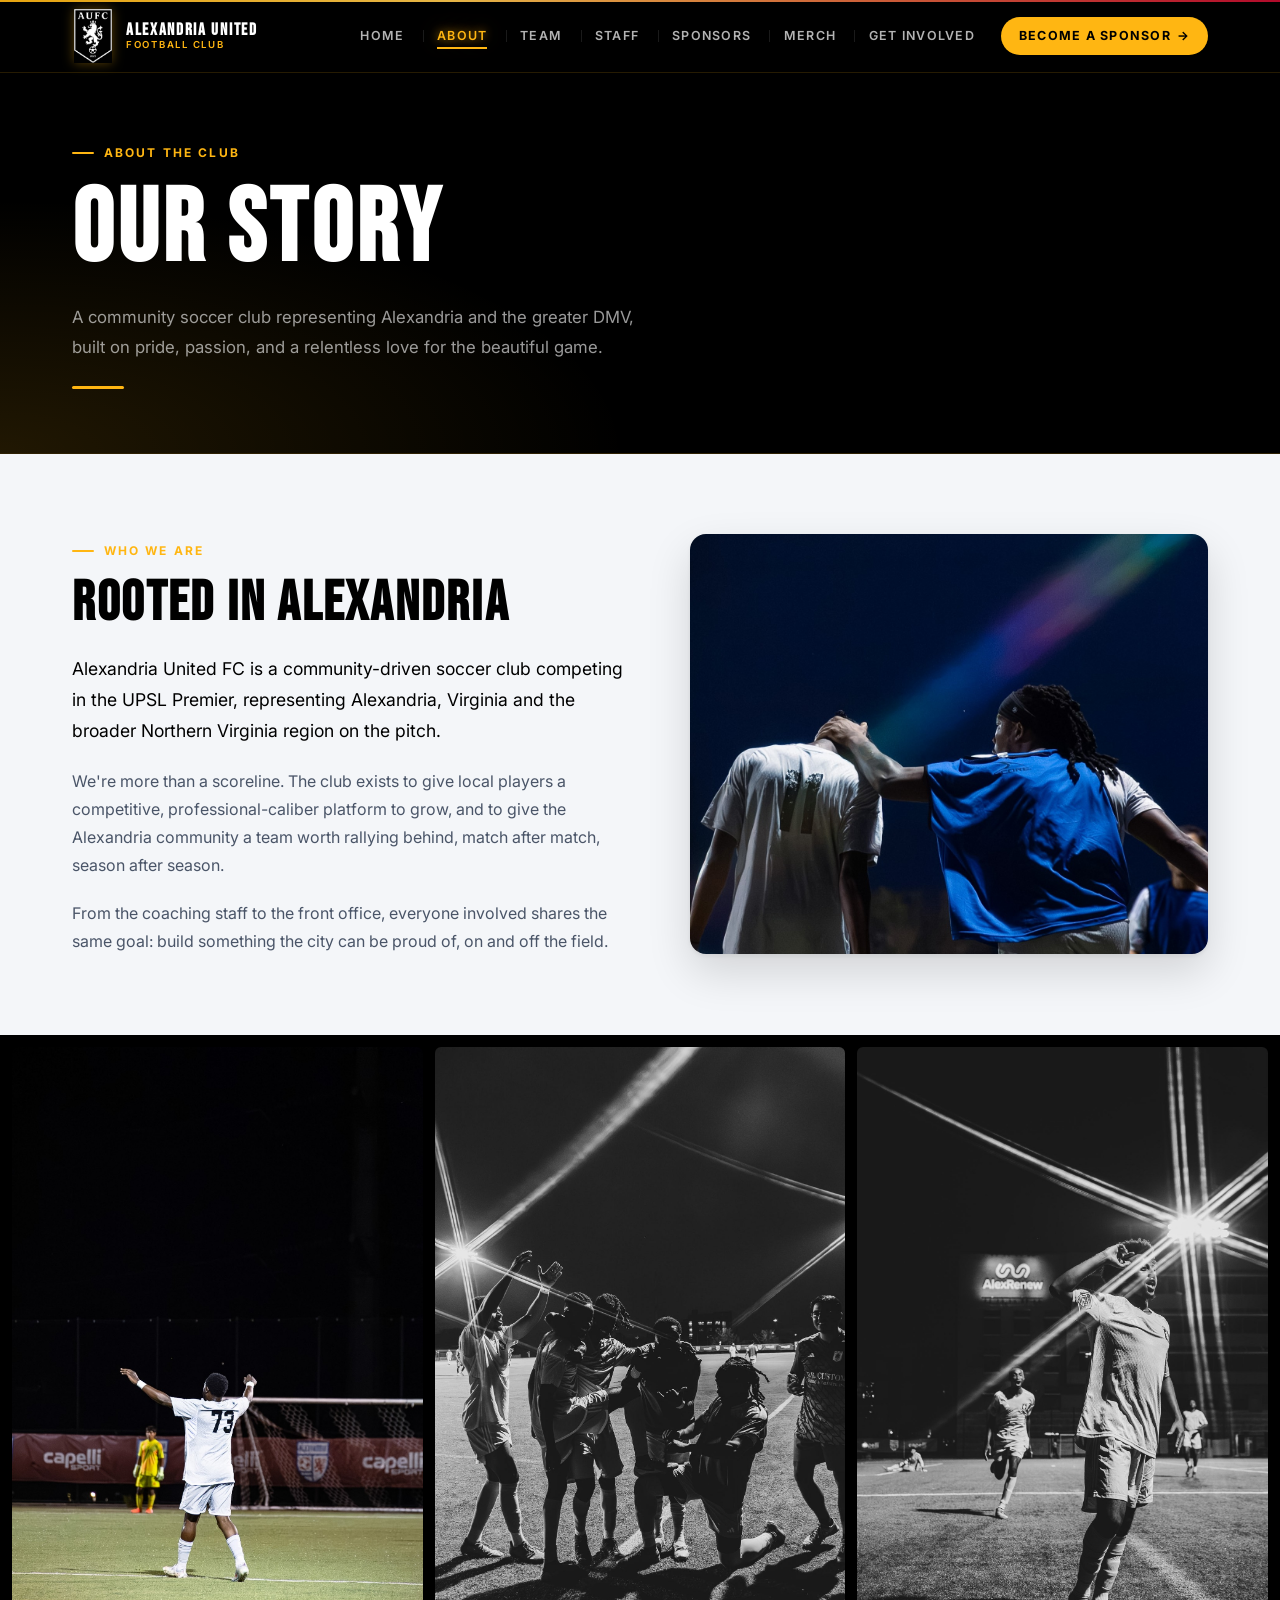
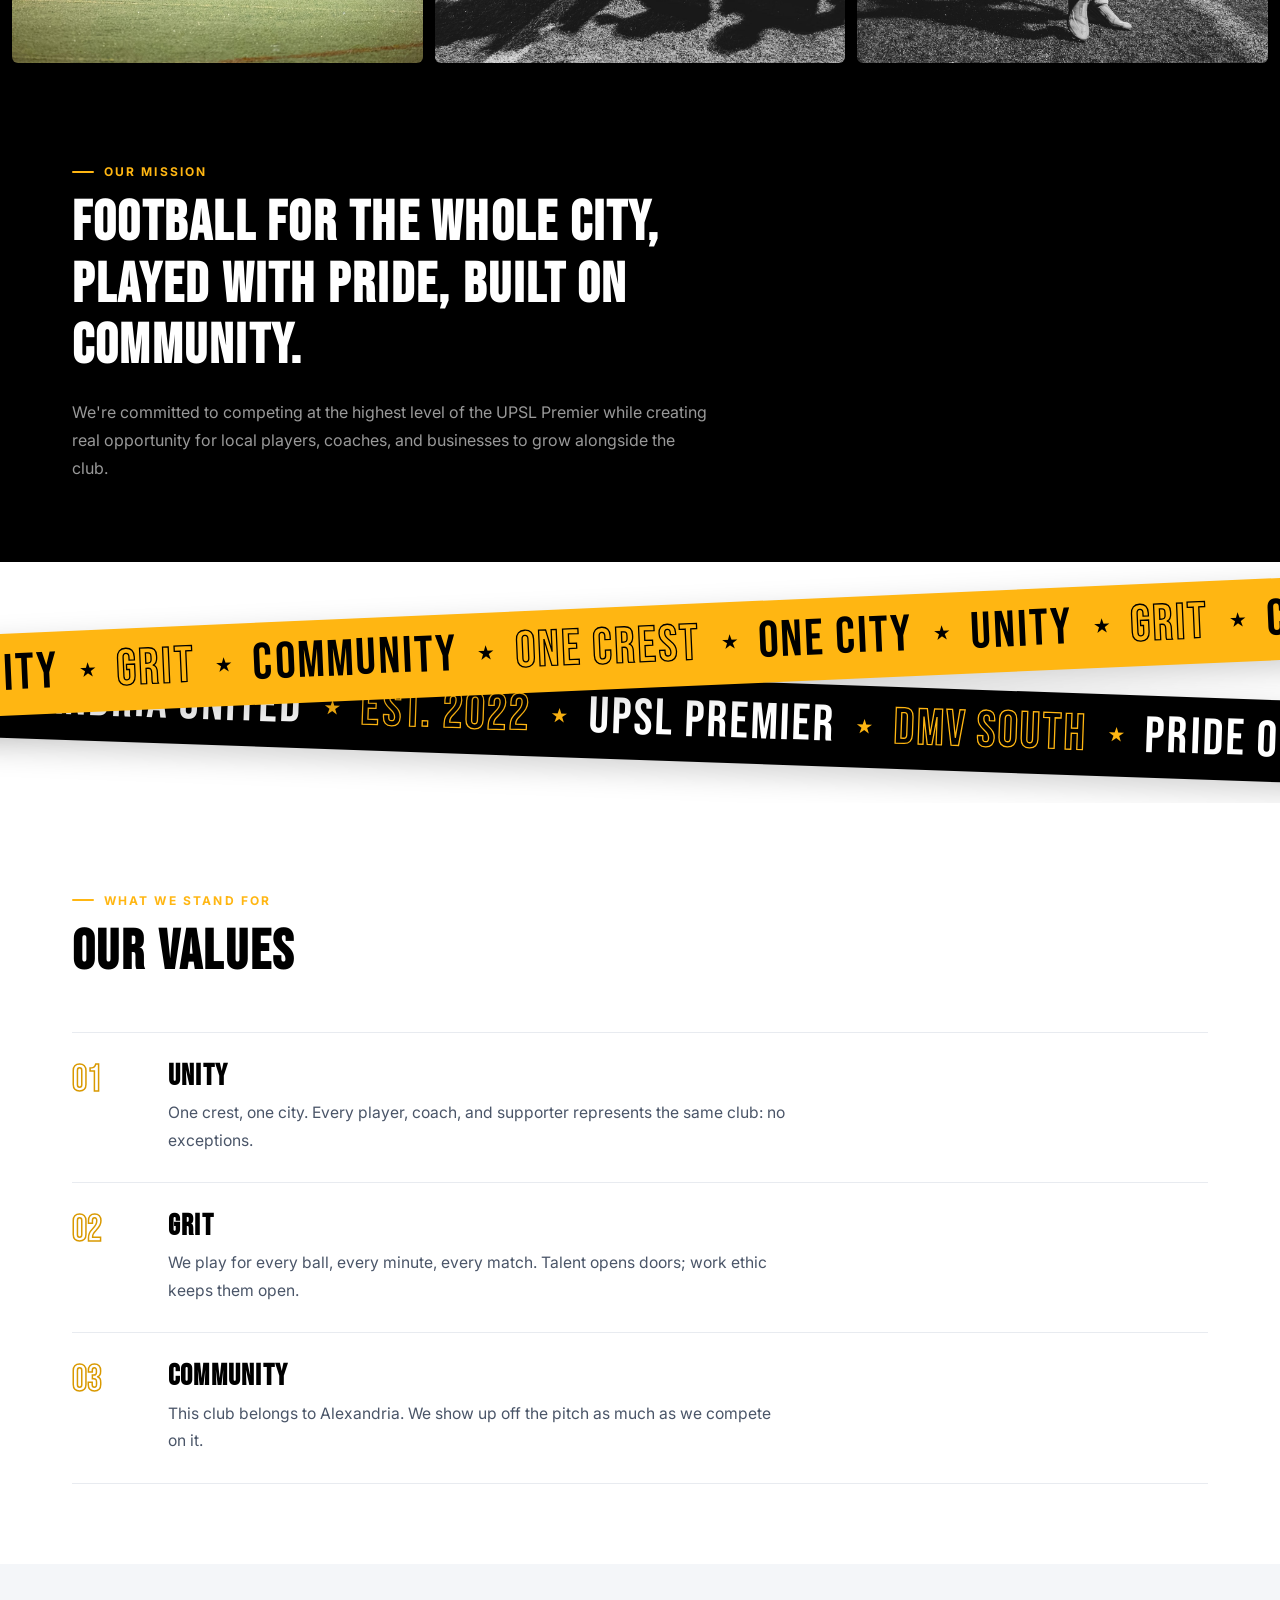
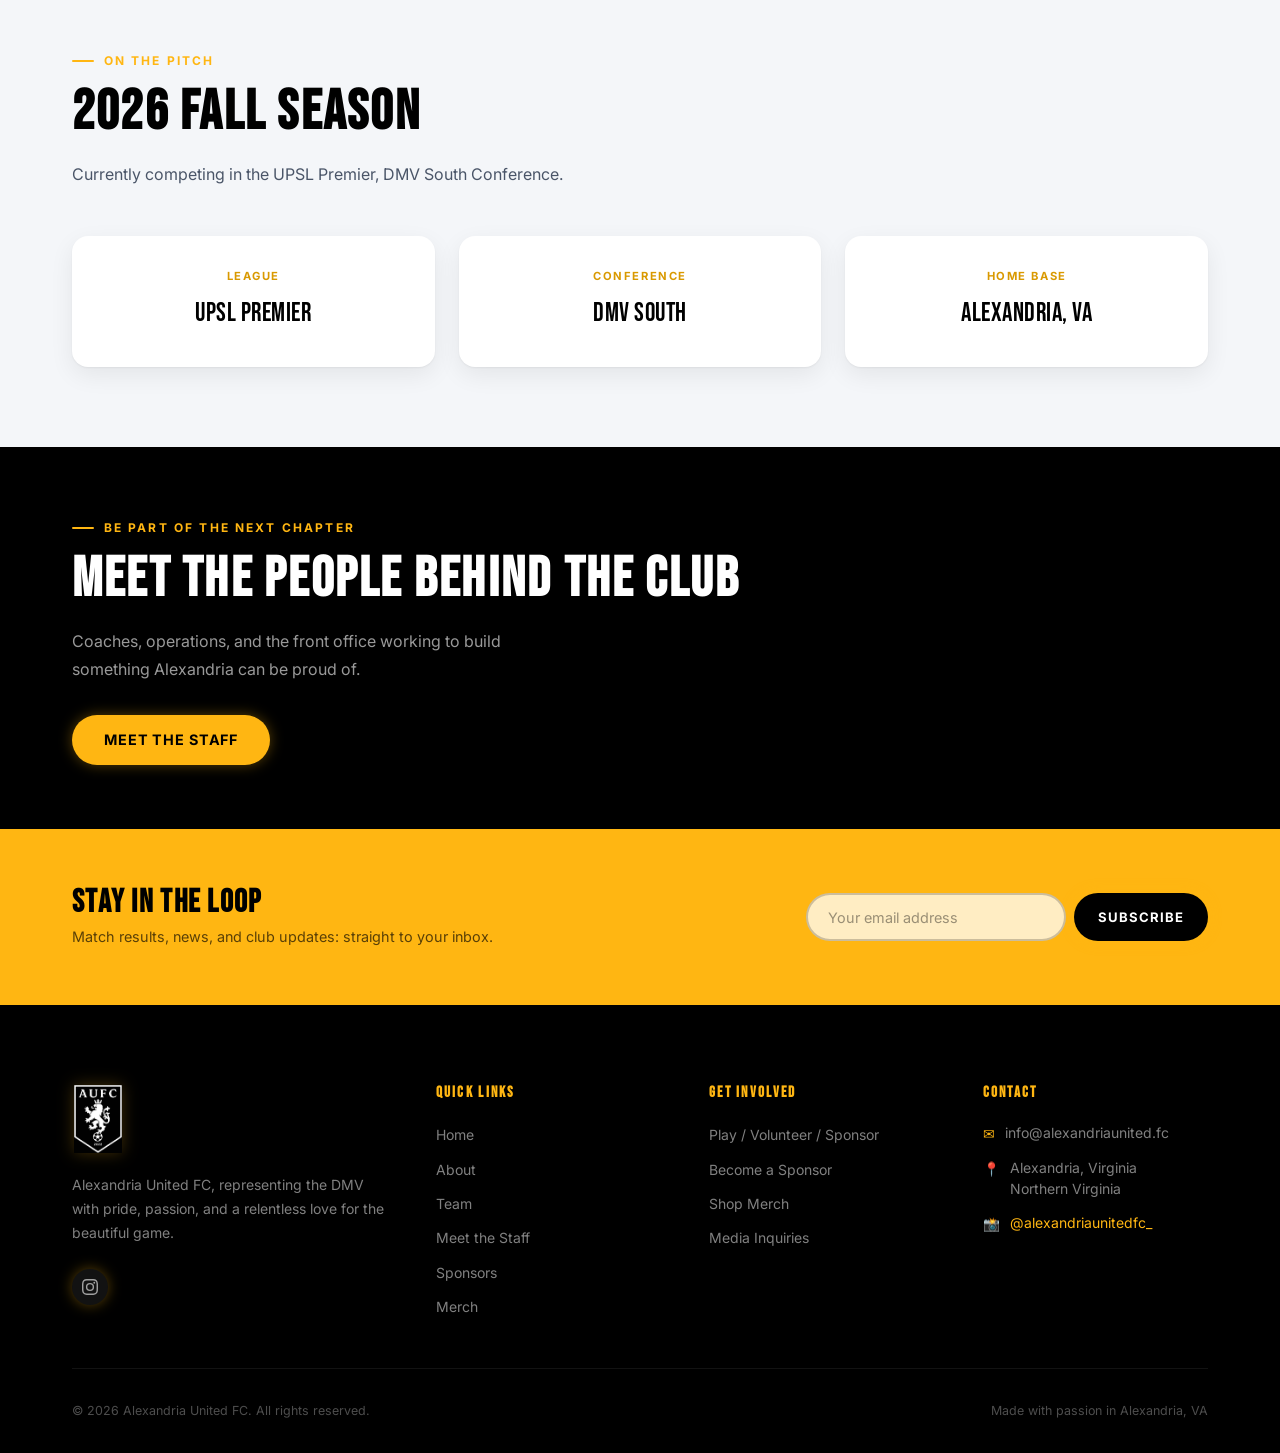
==== commit 319fa3ee: "Add gold glow to every clickable element - Soft glow at rest and a brighter glow on hover, keyboard " ====
--- a/about.html
+++ b/about.html
@@ -7,7 +7,7 @@
   <meta name="description" content="The mission and values behind Alexandria United FC, a community soccer club competing in the UPSL Premier, DMV South Conference.">
   <link rel="icon" type="image/png" href="assets/aufc-crest-color.png">
   <link rel="apple-touch-icon" href="assets/aufc-crest-color.png">
-  <link rel="stylesheet" href="styles.css?v=3">
+  <link rel="stylesheet" href="styles.css?v=4">
   <style>
     /* ── About page sections ── */
     .about-hero-block { background: var(--off-white); padding: 5rem 0; }
@@ -39,7 +39,7 @@
       .comp-inner { grid-template-columns: 1fr; }
     }
   </style>
-  <link rel="stylesheet" href="mobile.css?v=3">
+  <link rel="stylesheet" href="mobile.css?v=4">
 </head>
 <body>
 
@@ -281,6 +281,6 @@
   </div>
 </footer>
 
-<script src="js/nav-scroll.js?v=3"></script>
+<script src="js/nav-scroll.js?v=4"></script>
 </body>
 </html>
--- a/styles.css
+++ b/styles.css
@@ -592,6 +592,56 @@
 .photo-banner h2 { color: var(--white); max-width: 560px; }
 .photo-banner p { color: rgba(255,255,255,0.7); max-width: 480px; margin-top: 0.5rem; }
 
+/* ── GLOW ON EVERYTHING CLICKABLE ───────────────────────── */
+:root {
+  --glow-soft:   0 0 14px rgba(255,182,18,0.35);
+  --glow-strong: 0 0 0 1px rgba(255,182,18,0.55), 0 0 22px rgba(255,182,18,0.65), 0 0 44px rgba(255,182,18,0.3);
+  --glow-text:   0 0 10px rgba(255,182,18,0.75), 0 0 22px rgba(255,182,18,0.4);
+}
+
+/* Buttons and pills: soft glow at rest, bright glow on hover/focus/tap */
+.btn, .product-cta:not(.coming), .filter-btn, .form-submit, .newsletter-form button {
+  box-shadow: var(--glow-soft);
+  transition: all var(--transition), box-shadow 0.3s ease;
+}
+.btn:hover, .btn:focus-visible, .btn:active,
+.product-cta:not(.coming):hover, .product-cta:not(.coming):focus-visible, .product-cta:not(.coming):active,
+.filter-btn:hover, .filter-btn:focus-visible, .filter-btn:active, .filter-btn.active,
+.form-submit:hover, .form-submit:focus-visible, .form-submit:active,
+.newsletter-form button:hover, .newsletter-form button:focus-visible, .newsletter-form button:active {
+  box-shadow: var(--glow-strong);
+}
+.nav-cta:hover, .nav-cta:focus-visible, .nav-cta:active { box-shadow: var(--glow-strong); }
+
+/* Tiles and round icons */
+.quick-card { transition: background var(--transition), box-shadow 0.3s ease; }
+.quick-card:hover, .quick-card:focus-visible, .quick-card:active {
+  box-shadow: inset 0 0 0 1px rgba(255,182,18,0.45), 0 0 28px rgba(255,182,18,0.22);
+}
+.quick-card:hover .quick-num { filter: drop-shadow(0 0 8px rgba(255,182,18,0.8)); }
+.footer-socials a { box-shadow: var(--glow-soft); }
+.footer-socials a:hover, .footer-socials a:focus-visible, .footer-socials a:active { box-shadow: var(--glow-strong); }
+.nav-hamburger:hover span, .nav-hamburger:active span { box-shadow: 0 0 8px rgba(255,182,18,0.8); }
+
+/* Text links: the text itself glows */
+.nav-links a:not(.nav-cta):hover, .nav-links a:not(.nav-cta):focus-visible, .nav-links a.active,
+.mobile-menu a:hover, .mobile-menu a:active,
+.footer-col ul li a:hover, .footer-col ul li a:focus-visible, .footer-col ul li a:active,
+.line-link:hover, .line-link:focus-visible, .line-link:active,
+.tier-link:hover, .tier-link:focus-visible, .tier-link:active,
+.contact-item a:hover, .contact-item a:active,
+.quick-card:hover .quick-arrow {
+  text-shadow: var(--glow-text);
+}
+.line-link:hover, .line-link:active { box-shadow: 0 6px 14px -6px rgba(255,182,18,0.9); }
+.nav-logo:hover .logo-text strong { text-shadow: var(--glow-text); }
+
+/* Keyboard focus ring matches the glow */
+a:focus-visible, button:focus-visible, input:focus-visible, select:focus-visible, textarea:focus-visible {
+  outline: 2px solid var(--gold);
+  outline-offset: 3px;
+}
+
 /* ── RESPONSIVE ─────────────────────────────────────────── */
 @media (max-width: 1180px) {
   .nav-links { display: none; }
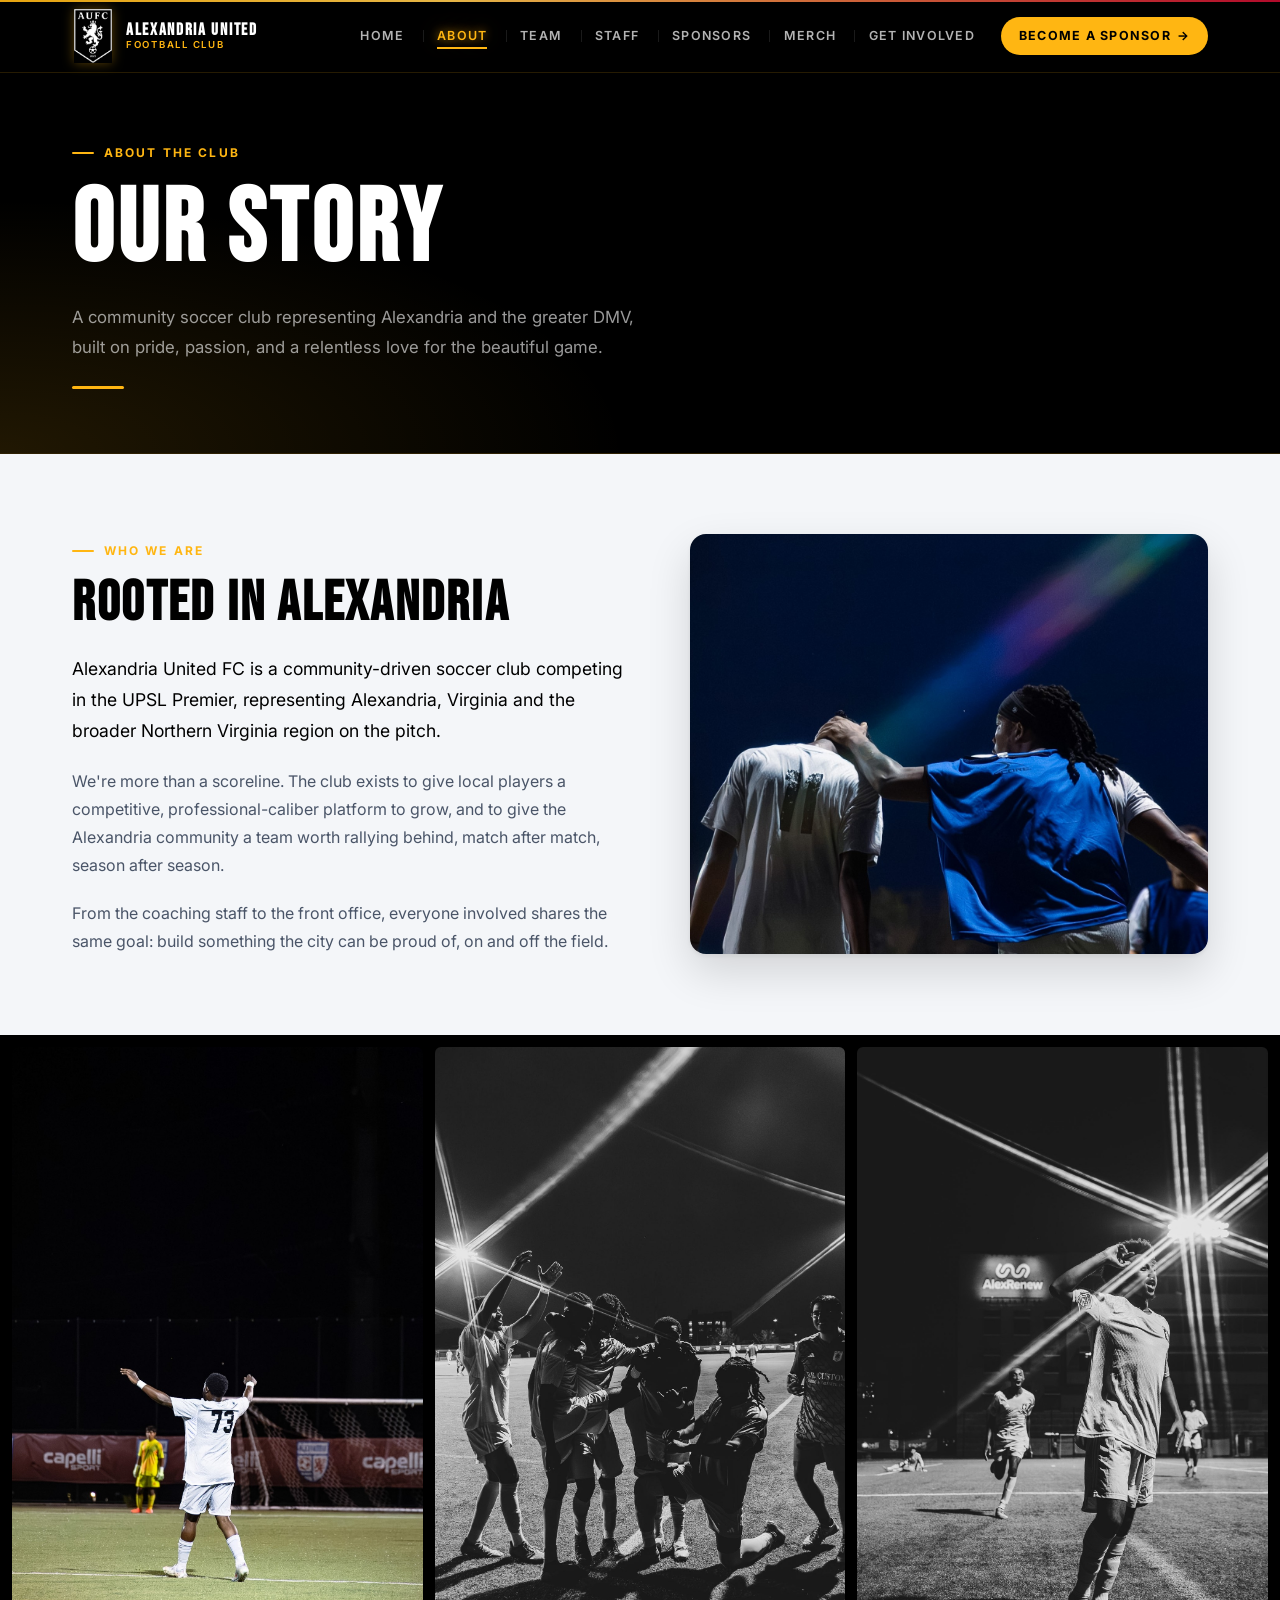
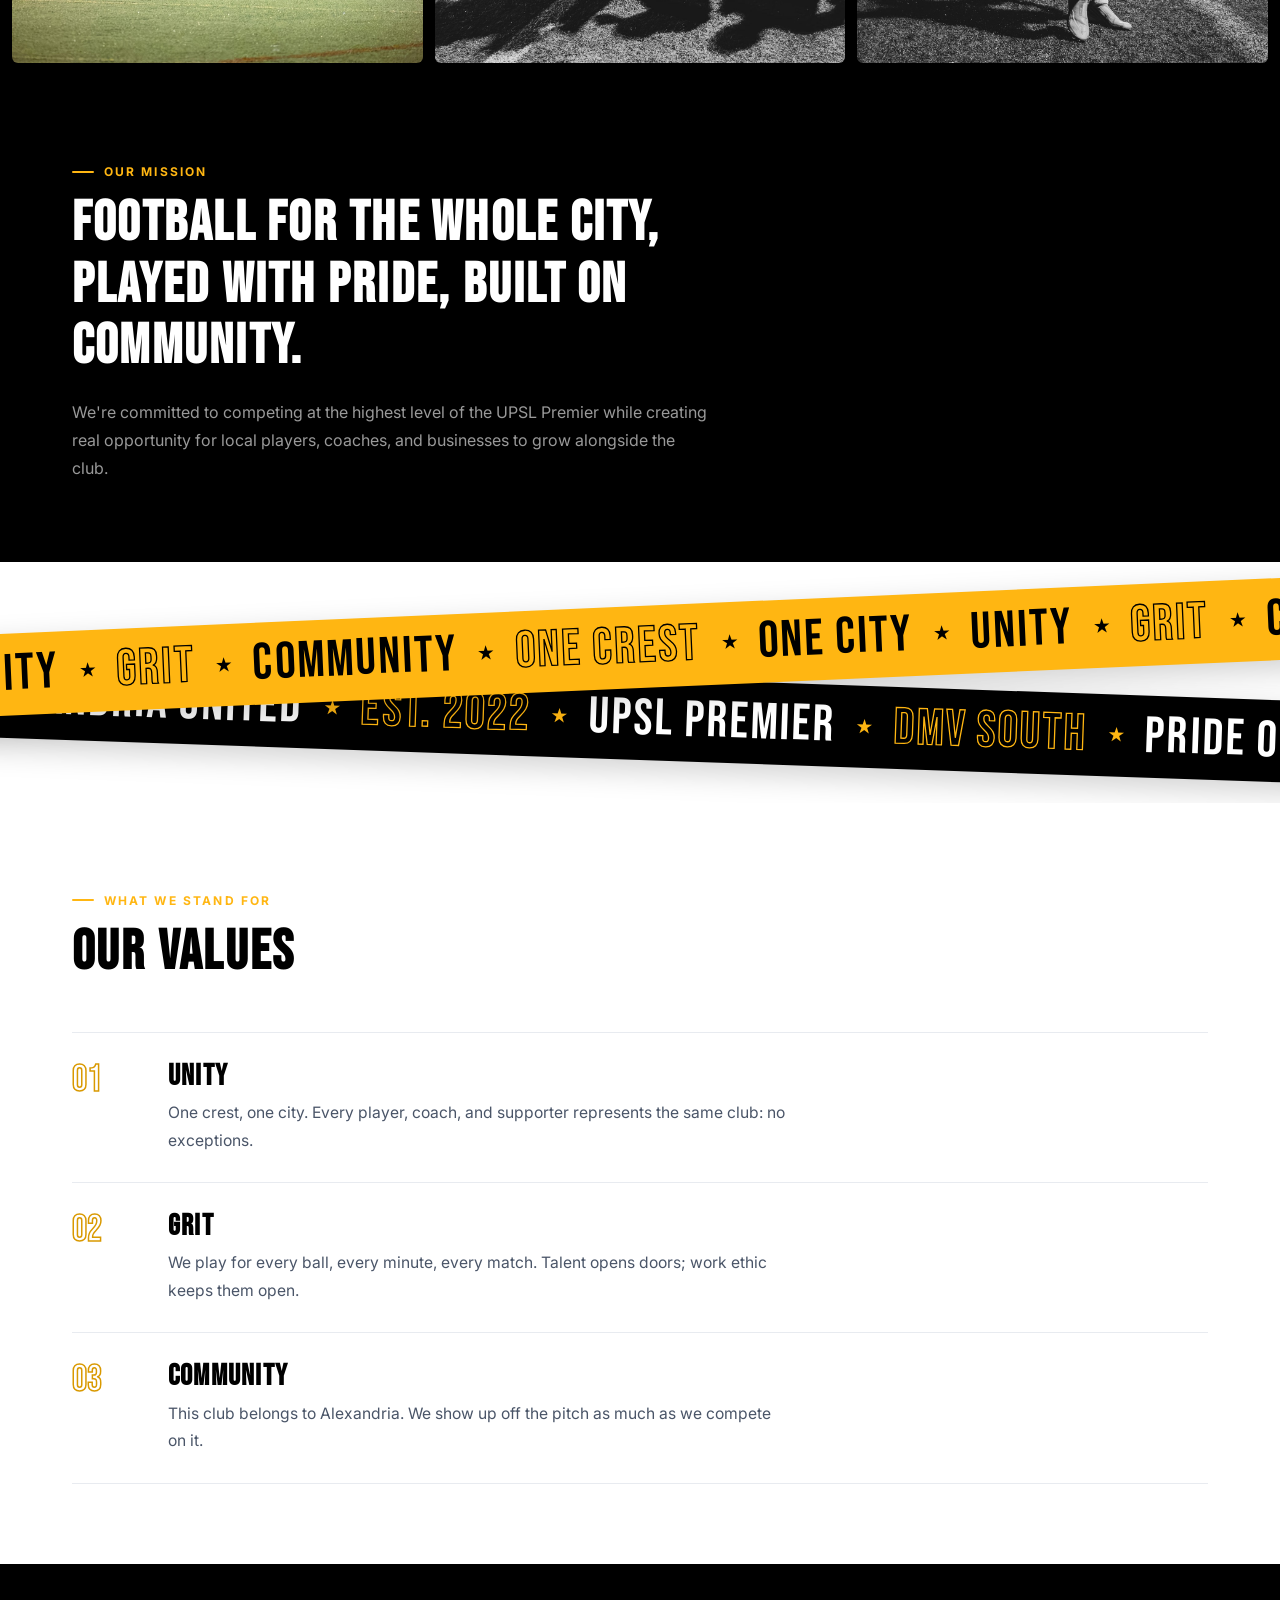
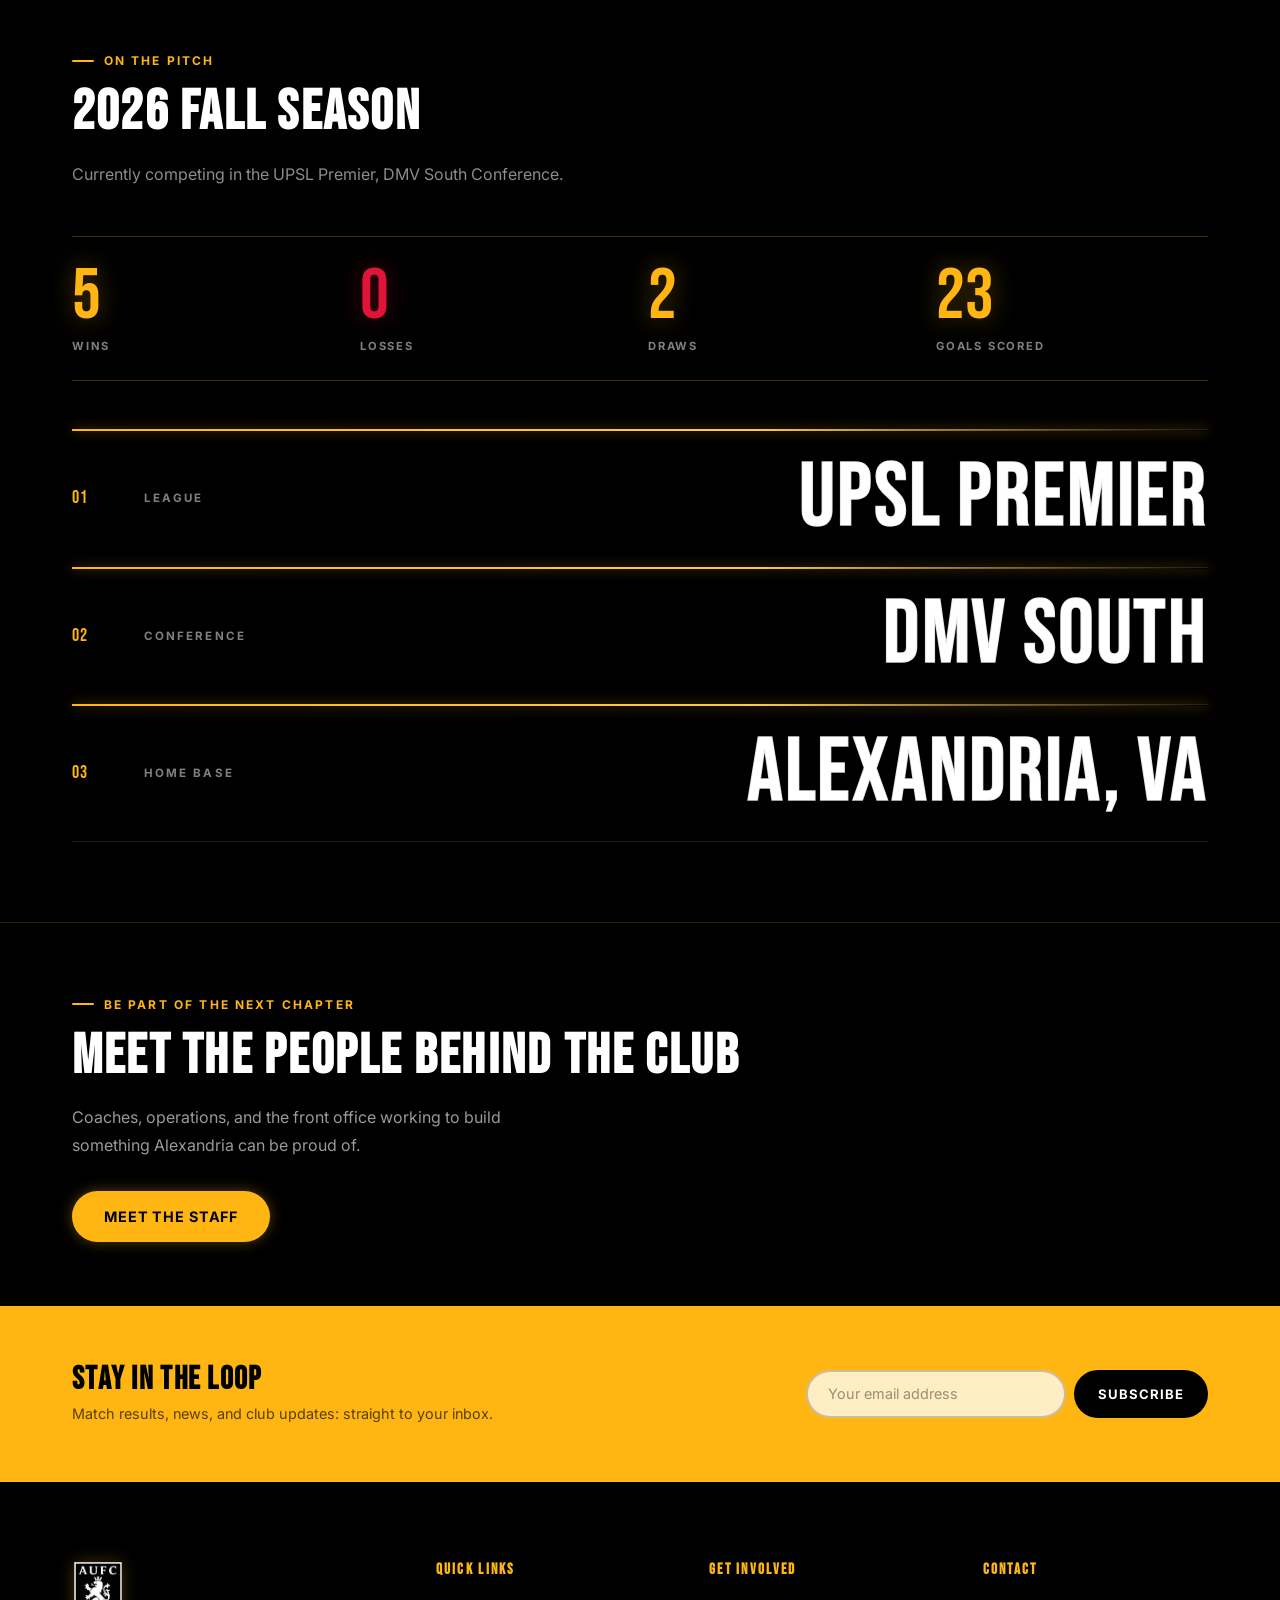
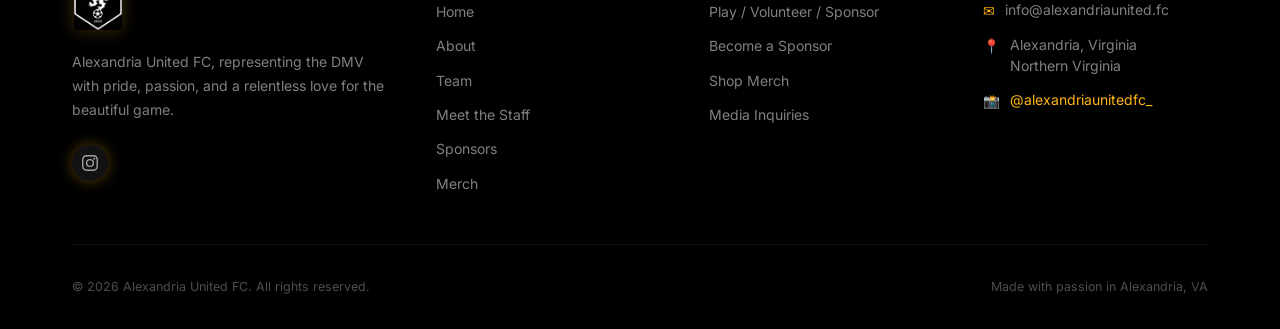
==== commit 807e442b: "Replace season cards with an animated season board - About's 2026 Fall Season section becomes a blac" ====
--- a/about.html
+++ b/about.html
@@ -7,7 +7,7 @@
   <meta name="description" content="The mission and values behind Alexandria United FC, a community soccer club competing in the UPSL Premier, DMV South Conference.">
   <link rel="icon" type="image/png" href="assets/aufc-crest-color.png">
   <link rel="apple-touch-icon" href="assets/aufc-crest-color.png">
-  <link rel="stylesheet" href="styles.css?v=4">
+  <link rel="stylesheet" href="styles.css?v=5">
   <style>
     /* ── About page sections ── */
     .about-hero-block { background: var(--off-white); padding: 5rem 0; }
@@ -22,11 +22,6 @@
     .mission-section p { color: rgba(255,255,255,0.6); max-width: 640px; margin: 1.25rem 0 0; }
 
 
-    .comp-section { background: var(--off-white); padding: 5rem 0; }
-    .comp-inner { display: grid; grid-template-columns: repeat(3, 1fr); gap: 1.5rem; text-align: center; }
-    .comp-card { background: var(--white); border-radius: var(--radius-lg); box-shadow: var(--shadow); padding: 2rem 1.5rem; }
-    .comp-card .comp-label { font-size: 0.7rem; font-weight: 700; letter-spacing: 0.14em; text-transform: uppercase; color: var(--gold-dark); margin-bottom: 0.5rem; }
-    .comp-card .comp-value { font-family: 'Bebas Neue', sans-serif; font-size: 1.6rem; color: var(--navy); letter-spacing: 0.02em; }
 
     .photo-strip { display: grid; grid-template-columns: repeat(3, 1fr); gap: 0.75rem; padding: 0.75rem; background: var(--navy); }
     .photo-strip img { width: 100%; aspect-ratio: 2/3; object-fit: cover; border-radius: var(--radius); }
@@ -36,10 +31,9 @@
       .photo-strip img:last-child { display: none; }
       .about-hero-grid { grid-template-columns: 1fr; }
       .about-hero-grid img { height: 320px; }
-      .comp-inner { grid-template-columns: 1fr; }
     }
   </style>
-  <link rel="stylesheet" href="mobile.css?v=4">
+  <link rel="stylesheet" href="mobile.css?v=5">
 </head>
 <body>
 
@@ -174,26 +168,37 @@
   </div>
 </section>
 
-<!-- ══ COMPETITION ════════════════════════════════════════ -->
-<section class="comp-section">
+<!-- ══ SEASON BOARD ═══════════════════════════════════════ -->
+<section class="season-board">
   <div class="container">
     <div class="section-header">
       <span class="section-label">On the Pitch</span>
       <h2>2026 Fall Season</h2>
       <p>Currently competing in the UPSL Premier, DMV South Conference.</p>
     </div>
-    <div class="comp-inner">
-      <div class="comp-card">
-        <div class="comp-label">League</div>
-        <div class="comp-value">UPSL Premier</div>
-      </div>
-      <div class="comp-card">
-        <div class="comp-label">Conference</div>
-        <div class="comp-value">DMV South</div>
-      </div>
-      <div class="comp-card">
-        <div class="comp-label">Home Base</div>
-        <div class="comp-value">Alexandria, VA</div>
+
+    <div class="board-record reveal">
+      <div class="record-item"><span class="record-num" data-count="5">5</span><span class="record-label">Wins</span></div>
+      <div class="record-item"><span class="record-num loss" data-count="0">0</span><span class="record-label">Losses</span></div>
+      <div class="record-item"><span class="record-num" data-count="2">2</span><span class="record-label">Draws</span></div>
+      <div class="record-item"><span class="record-num" data-count="24">24</span><span class="record-label">Goals Scored</span></div>
+    </div>
+
+    <div class="board">
+      <div class="board-row reveal">
+        <span class="board-idx">01</span>
+        <span class="board-label">League</span>
+        <span class="board-value">UPSL Premier</span>
+      </div>
+      <div class="board-row reveal">
+        <span class="board-idx">02</span>
+        <span class="board-label">Conference</span>
+        <span class="board-value">DMV South</span>
+      </div>
+      <div class="board-row reveal">
+        <span class="board-idx">03</span>
+        <span class="board-label">Home Base</span>
+        <span class="board-value">Alexandria, VA</span>
       </div>
     </div>
   </div>
@@ -281,6 +286,6 @@
   </div>
 </footer>
 
-<script src="js/nav-scroll.js?v=4"></script>
+<script src="js/nav-scroll.js?v=5"></script>
 </body>
 </html>
--- a/styles.css
+++ b/styles.css
@@ -592,6 +592,91 @@
 .photo-banner h2 { color: var(--white); max-width: 560px; }
 .photo-banner p { color: rgba(255,255,255,0.7); max-width: 480px; margin-top: 0.5rem; }
 
+/* ── SEASON BOARD (animated rows + count-up record) ─────── */
+.season-board { background: var(--navy); overflow: hidden; }
+.season-board + .section-dark { border-top: 1px solid rgba(255,182,18,0.18); }
+.season-board .section-header h2 { color: var(--white); }
+.season-board .section-header p { color: rgba(255,255,255,0.55); }
+
+.board-record {
+  display: grid;
+  grid-template-columns: repeat(4, 1fr);
+  gap: 1rem;
+  margin-bottom: 3rem;
+  padding: 1.5rem 0;
+  border-top: 1px solid rgba(255,182,18,0.25);
+  border-bottom: 1px solid rgba(255,182,18,0.25);
+}
+.record-item { display: flex; flex-direction: column; gap: 0.35rem; }
+.record-num {
+  font-family: 'Bebas Neue', sans-serif;
+  font-size: clamp(2.6rem, 6vw, 4.5rem);
+  line-height: 1;
+  color: var(--gold);
+  text-shadow: 0 0 24px rgba(255,182,18,0.35);
+  font-variant-numeric: tabular-nums;
+}
+.record-num.loss { color: var(--red-light); text-shadow: 0 0 24px rgba(224,20,56,0.35); }
+.record-label { font-size: 0.7rem; font-weight: 700; letter-spacing: 0.16em; text-transform: uppercase; color: rgba(255,255,255,0.5); }
+
+.board { border-bottom: 1px solid rgba(255,255,255,0.12); }
+.board-row {
+  position: relative;
+  display: grid;
+  grid-template-columns: 56px 180px 1fr;
+  align-items: center;
+  gap: 1rem;
+  padding: 1.6rem 0;
+  border-top: 1px solid rgba(255,255,255,0.12);
+  cursor: default;
+}
+.board-row::before {
+  content: '';
+  position: absolute;
+  top: -1px; left: 0;
+  height: 2px; width: 100%;
+  background: linear-gradient(90deg, var(--gold), var(--gold-light) 60%, transparent);
+  box-shadow: 0 0 12px rgba(255,182,18,0.6);
+  transform: scaleX(0);
+  transform-origin: left;
+  transition: transform 1.1s cubic-bezier(.2,.7,.2,1);
+}
+.board-row.in::before, .board-row:hover::before { transform: scaleX(1); }
+.board-idx { font-family: 'Bebas Neue', sans-serif; font-size: 1.1rem; color: var(--gold); letter-spacing: 0.08em; }
+.board-label { font-size: 0.72rem; font-weight: 700; letter-spacing: 0.18em; text-transform: uppercase; color: rgba(255,255,255,0.5); }
+.board-value {
+  justify-self: end;
+  font-family: 'Bebas Neue', sans-serif;
+  font-size: clamp(2.4rem, 7vw, 5.75rem);
+  line-height: 0.95;
+  letter-spacing: 0.02em;
+  text-transform: uppercase;
+  text-align: right;
+  color: transparent;
+  -webkit-text-stroke: 1.5px rgba(255,255,255,0.85);
+  transition: color 0.9s ease 0.35s, text-shadow 0.4s ease, -webkit-text-stroke-color 0.4s ease;
+}
+.board-row.in .board-value { color: var(--white); }
+.board-row:hover .board-value {
+  color: var(--gold);
+  -webkit-text-stroke-color: var(--gold);
+  text-shadow: 0 0 18px rgba(255,182,18,0.55), 0 0 40px rgba(255,182,18,0.25);
+  transition-delay: 0s;
+}
+
+/* Scroll-in reveal (only when JS is running and motion is allowed) */
+.js .reveal { opacity: 0; transform: translateX(-40px); transition: opacity 0.7s ease, transform 0.8s cubic-bezier(.2,.7,.2,1); }
+.js .reveal.in { opacity: 1; transform: none; }
+.js .board-row.reveal:nth-child(2) { transition-delay: 0.12s; }
+.js .board-row.reveal:nth-child(3) { transition-delay: 0.24s; }
+
+@media (max-width: 640px) {
+  .board-record { grid-template-columns: repeat(4, 1fr); gap: 0.25rem; margin-bottom: 2rem; padding: 1.1rem 0; }
+  .record-label { font-size: 0.56rem; letter-spacing: 0.1em; }
+  .board-row { grid-template-columns: 30px 1fr; row-gap: 0.35rem; padding: 1.25rem 0; }
+  .board-value { grid-column: 1 / -1; justify-self: start; text-align: left; font-size: 3rem; }
+}
+
 /* ── GLOW ON EVERYTHING CLICKABLE ───────────────────────── */
 :root {
   --glow-soft:   0 0 14px rgba(255,182,18,0.35);
@@ -668,5 +753,8 @@
 @media (prefers-reduced-motion: reduce) {
   html { scroll-behavior: auto; }
   .ticker-track { animation: none; }
+  .js .reveal { opacity: 1; transform: none; transition: none; }
+  .board-row::before { transform: scaleX(1); transition: none; }
+  .board-value { color: var(--white); transition: none; }
   .nav-cta { animation: none; }
 }
--- a/mobile.css
+++ b/mobile.css
@@ -50,7 +50,7 @@
   .btn { padding: 0.8rem 1.4rem; font-size: 0.8rem; border-radius: 999px; }
 
   /* ── Cards: shared look ────────────────────────────────── */
-  .comp-card, .contact-card, .product-card,
+  .contact-card, .product-card,
   .player-card, .staff-card, .scorer-card {
     border-radius: 16px;
     box-shadow: 0 1px 2px rgba(0,0,0,0.05), 0 6px 18px rgba(0,0,0,0.06);
@@ -96,30 +96,6 @@
   .mission-section { text-align: left; padding: 3.5rem 0; }
   .mission-section h2 { font-size: 2rem; }
   .mission-section p { margin: 1rem 0 0; }
-
-  /* Season facts: one card, label/value rows */
-  .comp-section { padding: 3rem 0; }
-  .comp-inner {
-    gap: 0;
-    background: var(--white);
-    border-radius: 16px;
-    border: 1px solid rgba(0,0,0,0.05);
-    box-shadow: 0 1px 2px rgba(0,0,0,0.05), 0 6px 18px rgba(0,0,0,0.06);
-    overflow: hidden;
-  }
-  .comp-card {
-    display: flex;
-    align-items: center;
-    justify-content: space-between;
-    padding: 1rem 1.15rem;
-    border: none;
-    border-radius: 0;
-    box-shadow: none;
-    text-align: left;
-  }
-  .comp-card + .comp-card { border-top: 1px solid var(--gray-light); }
-  .comp-card .comp-label { margin: 0; }
-  .comp-card .comp-value { font-size: 1.3rem; }
 
   .section-dark { text-align: left; }
   .section-dark p { margin-left: 0 !important; }
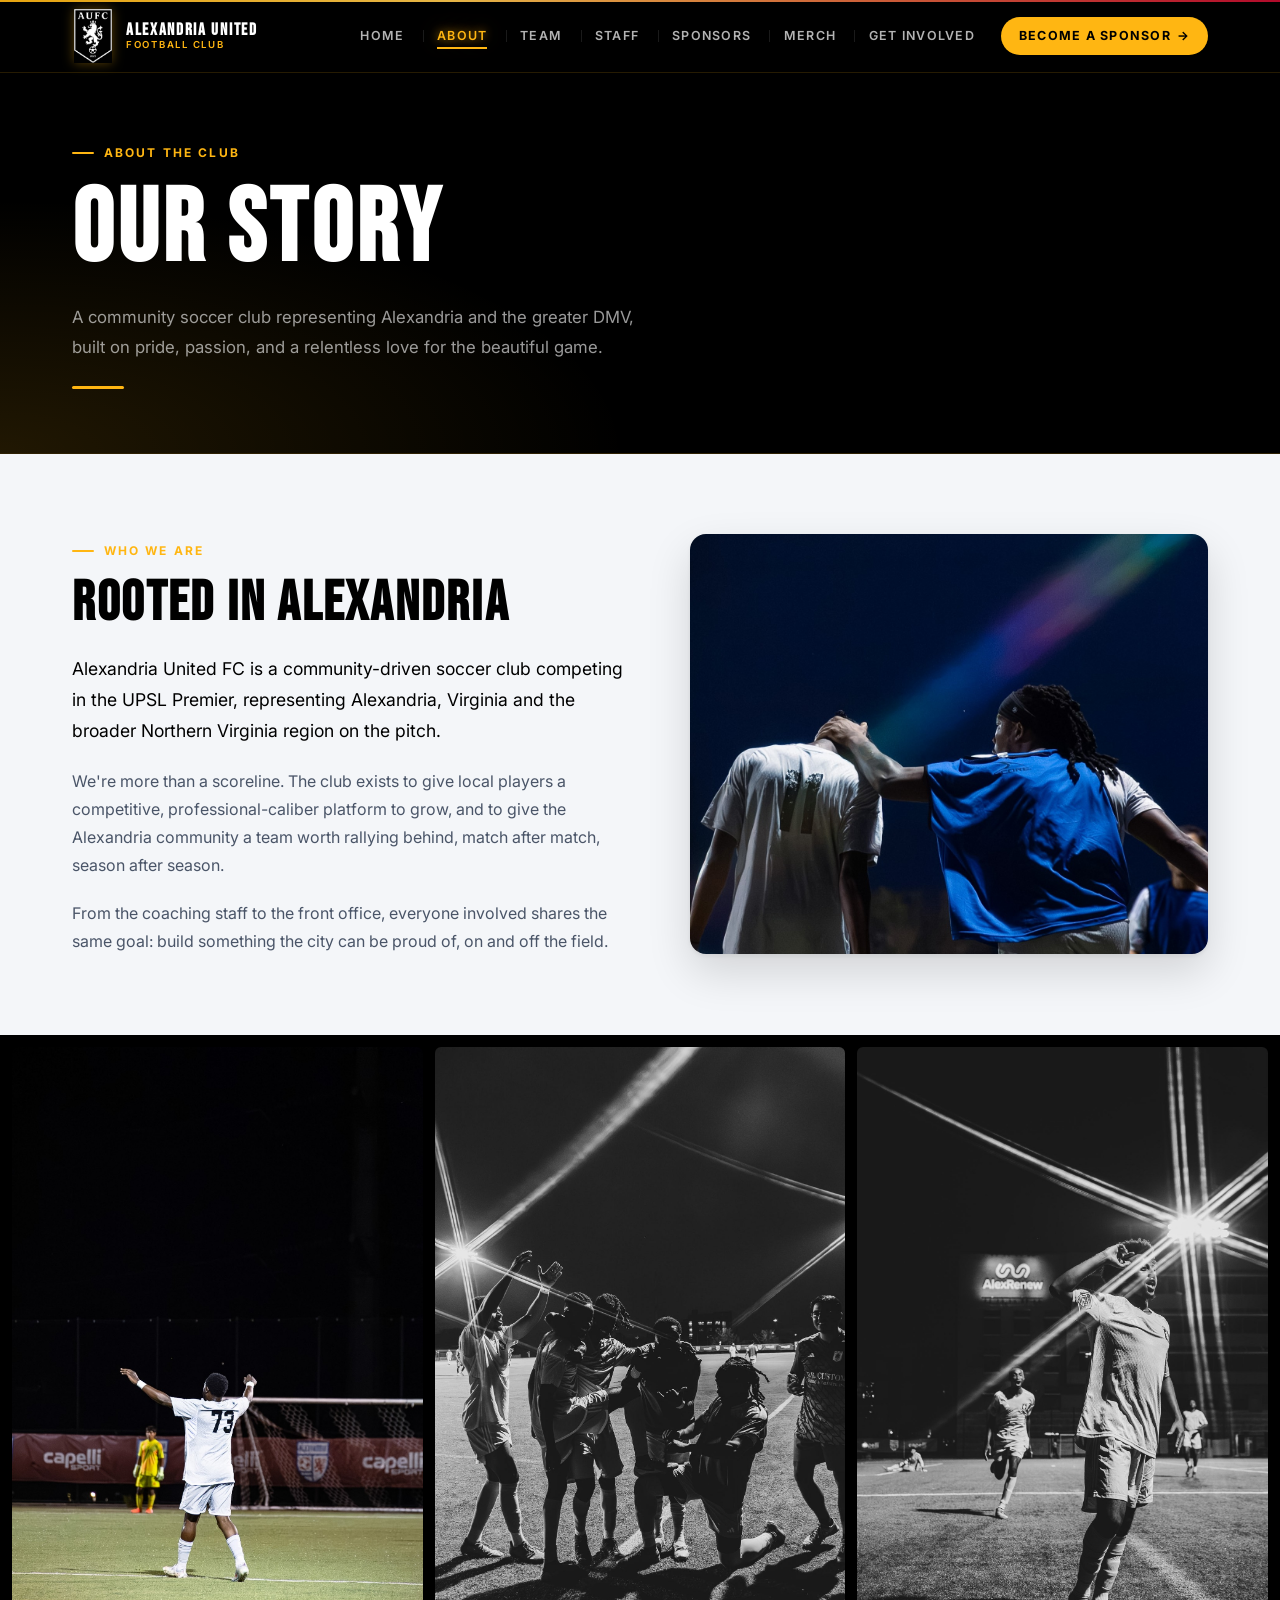
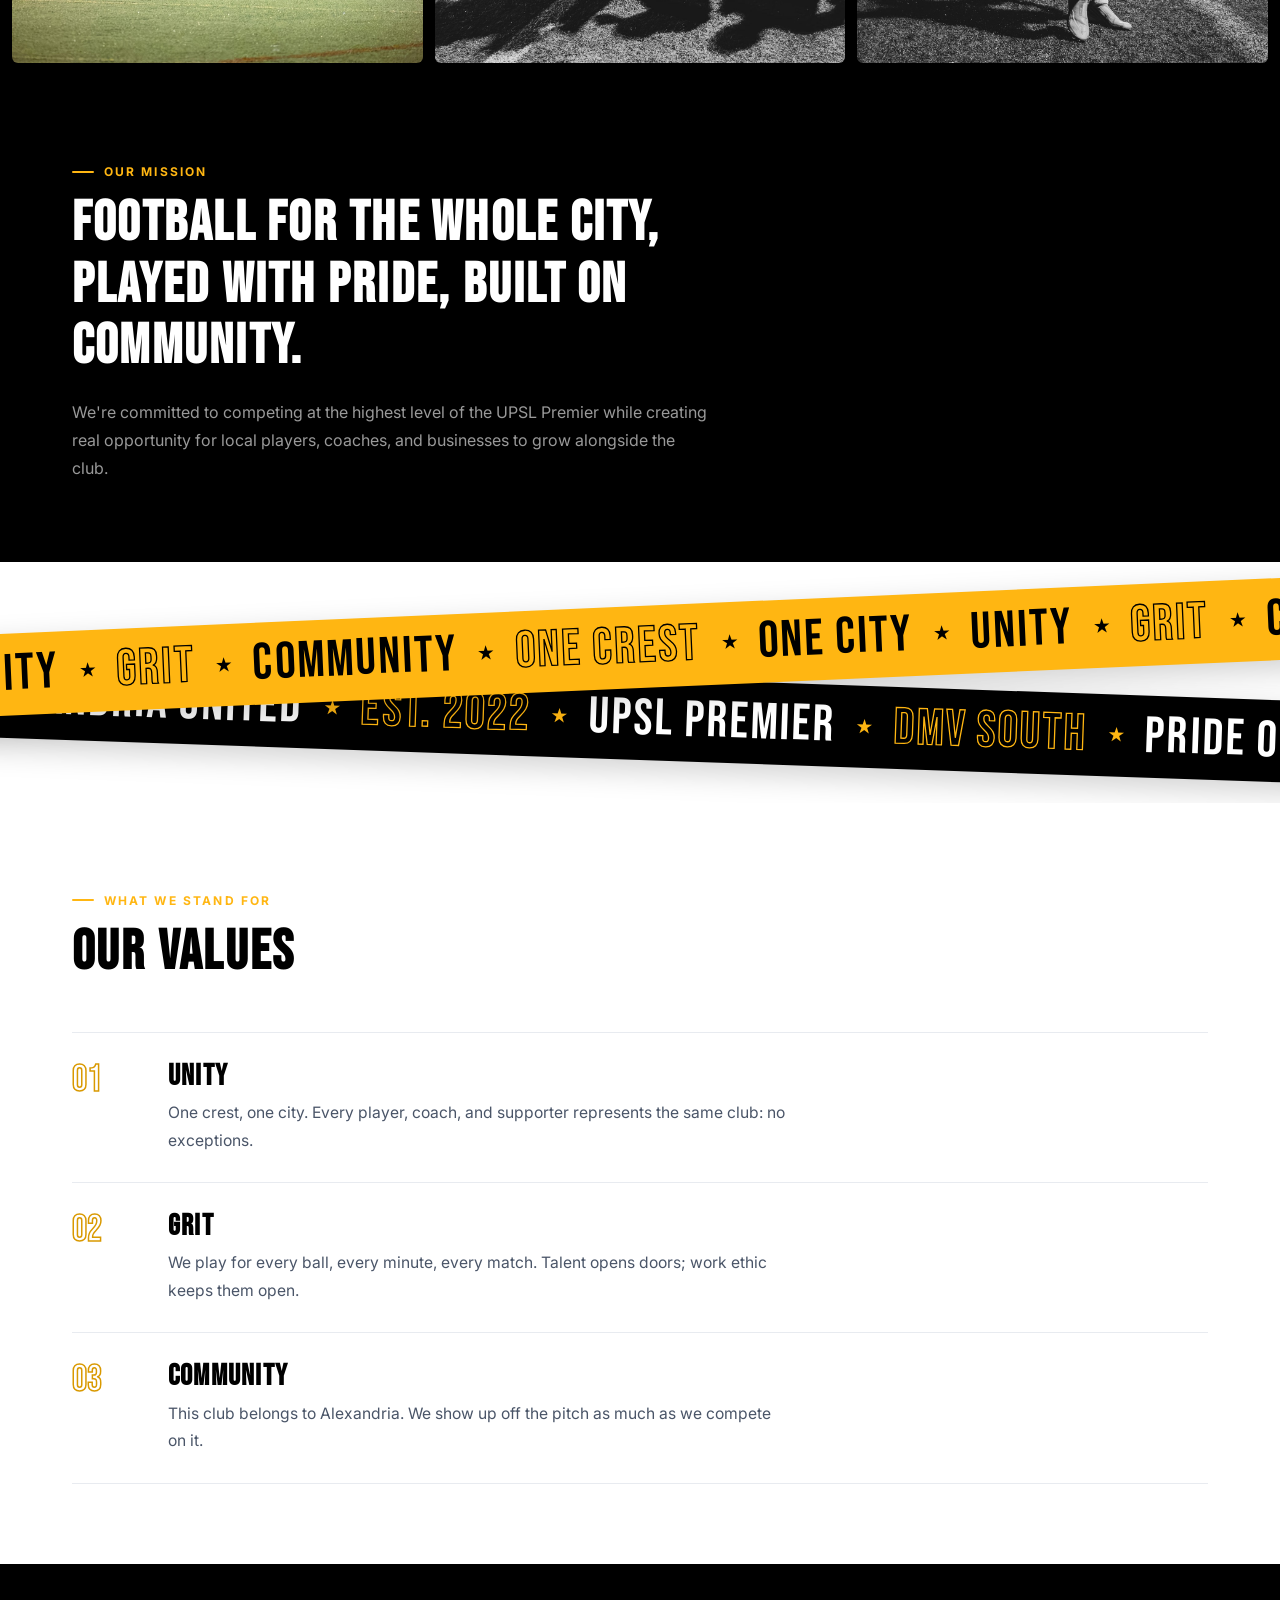
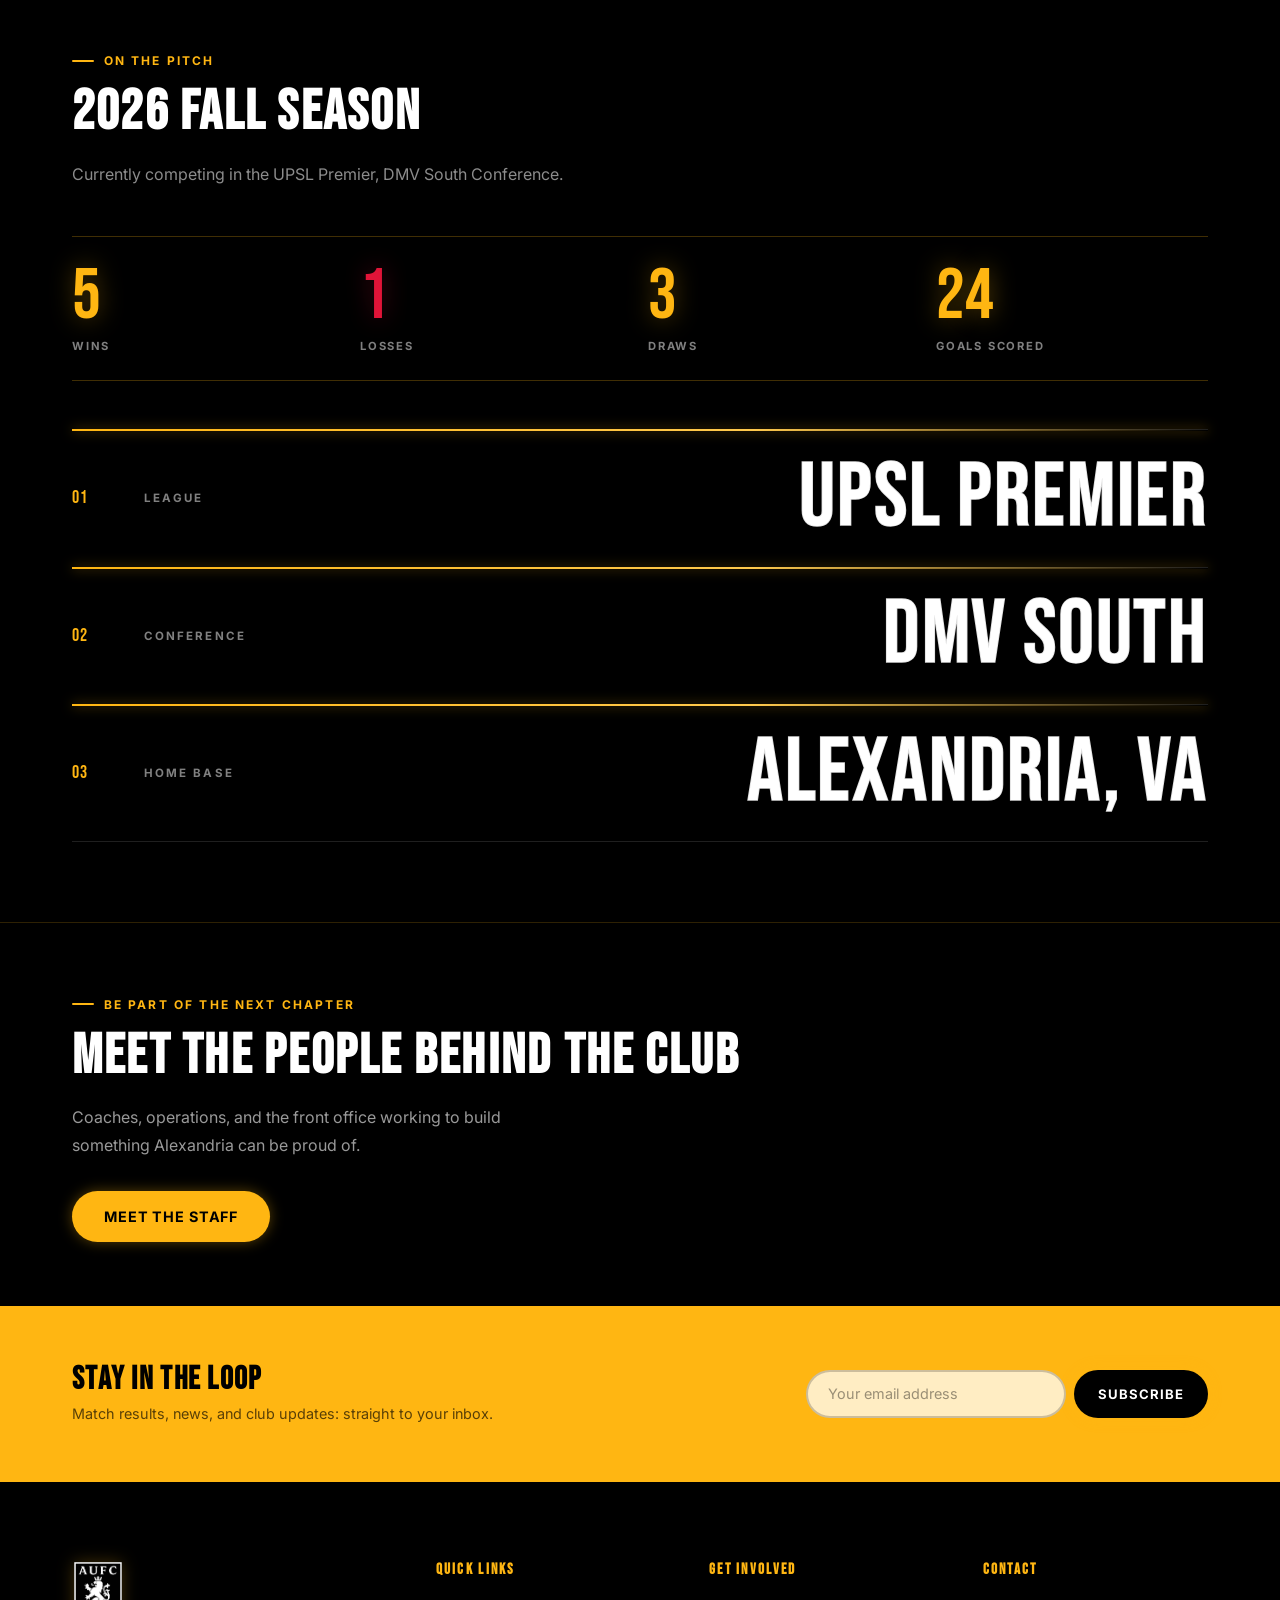
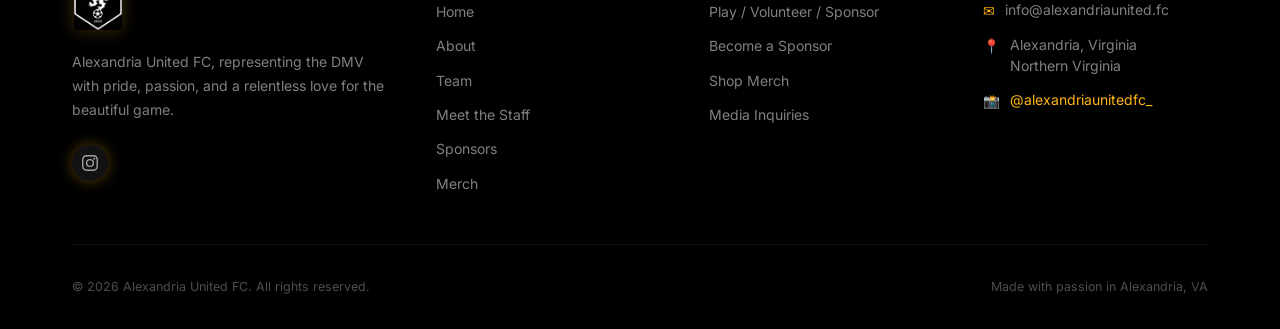
==== commit 7c2d8fd9: "Update 2026 Fall record to 5-1-3 with 25 goals - Home, Squad and About season stats now match the UP" ====
--- a/about.html
+++ b/about.html
@@ -179,9 +179,9 @@
 
     <div class="board-record reveal">
       <div class="record-item"><span class="record-num" data-count="5">5</span><span class="record-label">Wins</span></div>
-      <div class="record-item"><span class="record-num loss" data-count="0">0</span><span class="record-label">Losses</span></div>
-      <div class="record-item"><span class="record-num" data-count="2">2</span><span class="record-label">Draws</span></div>
-      <div class="record-item"><span class="record-num" data-count="24">24</span><span class="record-label">Goals Scored</span></div>
+      <div class="record-item"><span class="record-num loss" data-count="1">1</span><span class="record-label">Losses</span></div>
+      <div class="record-item"><span class="record-num" data-count="3">3</span><span class="record-label">Draws</span></div>
+      <div class="record-item"><span class="record-num" data-count="25">25</span><span class="record-label">Goals Scored</span></div>
     </div>
 
     <div class="board">
